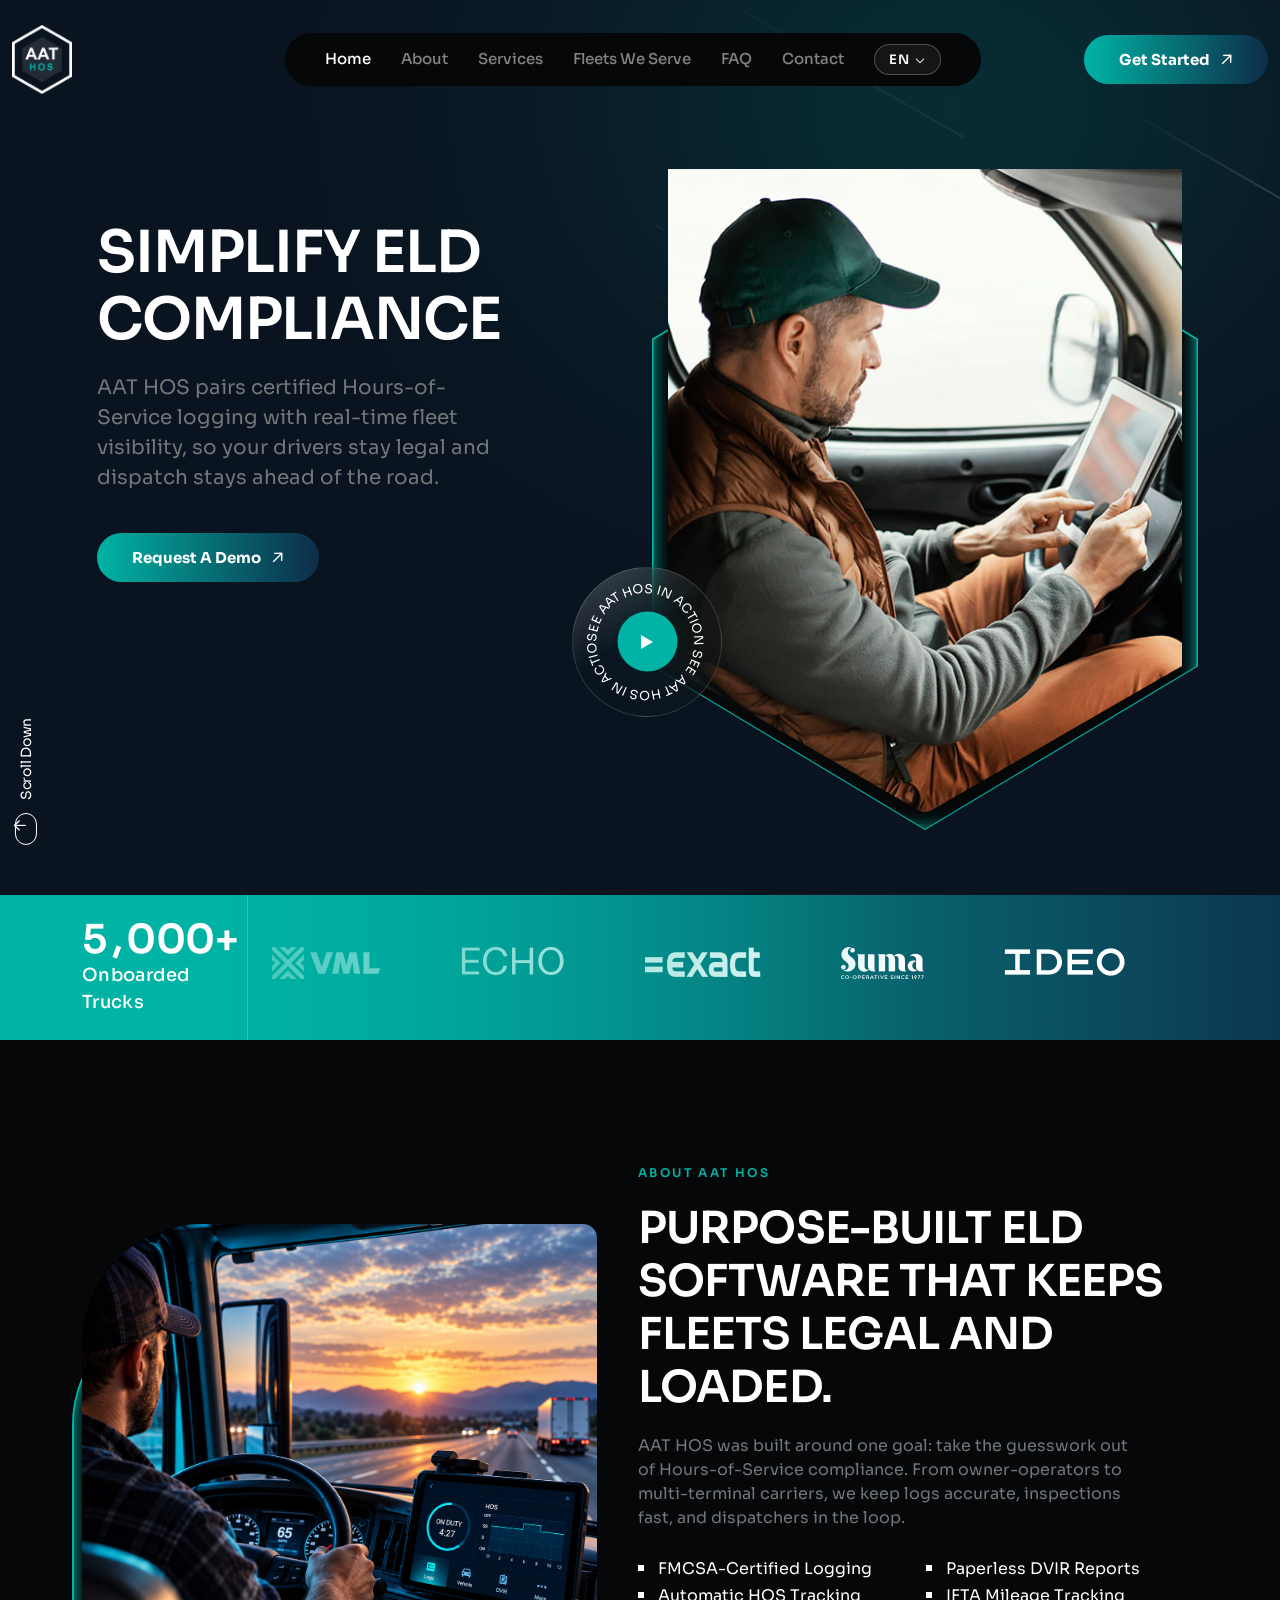
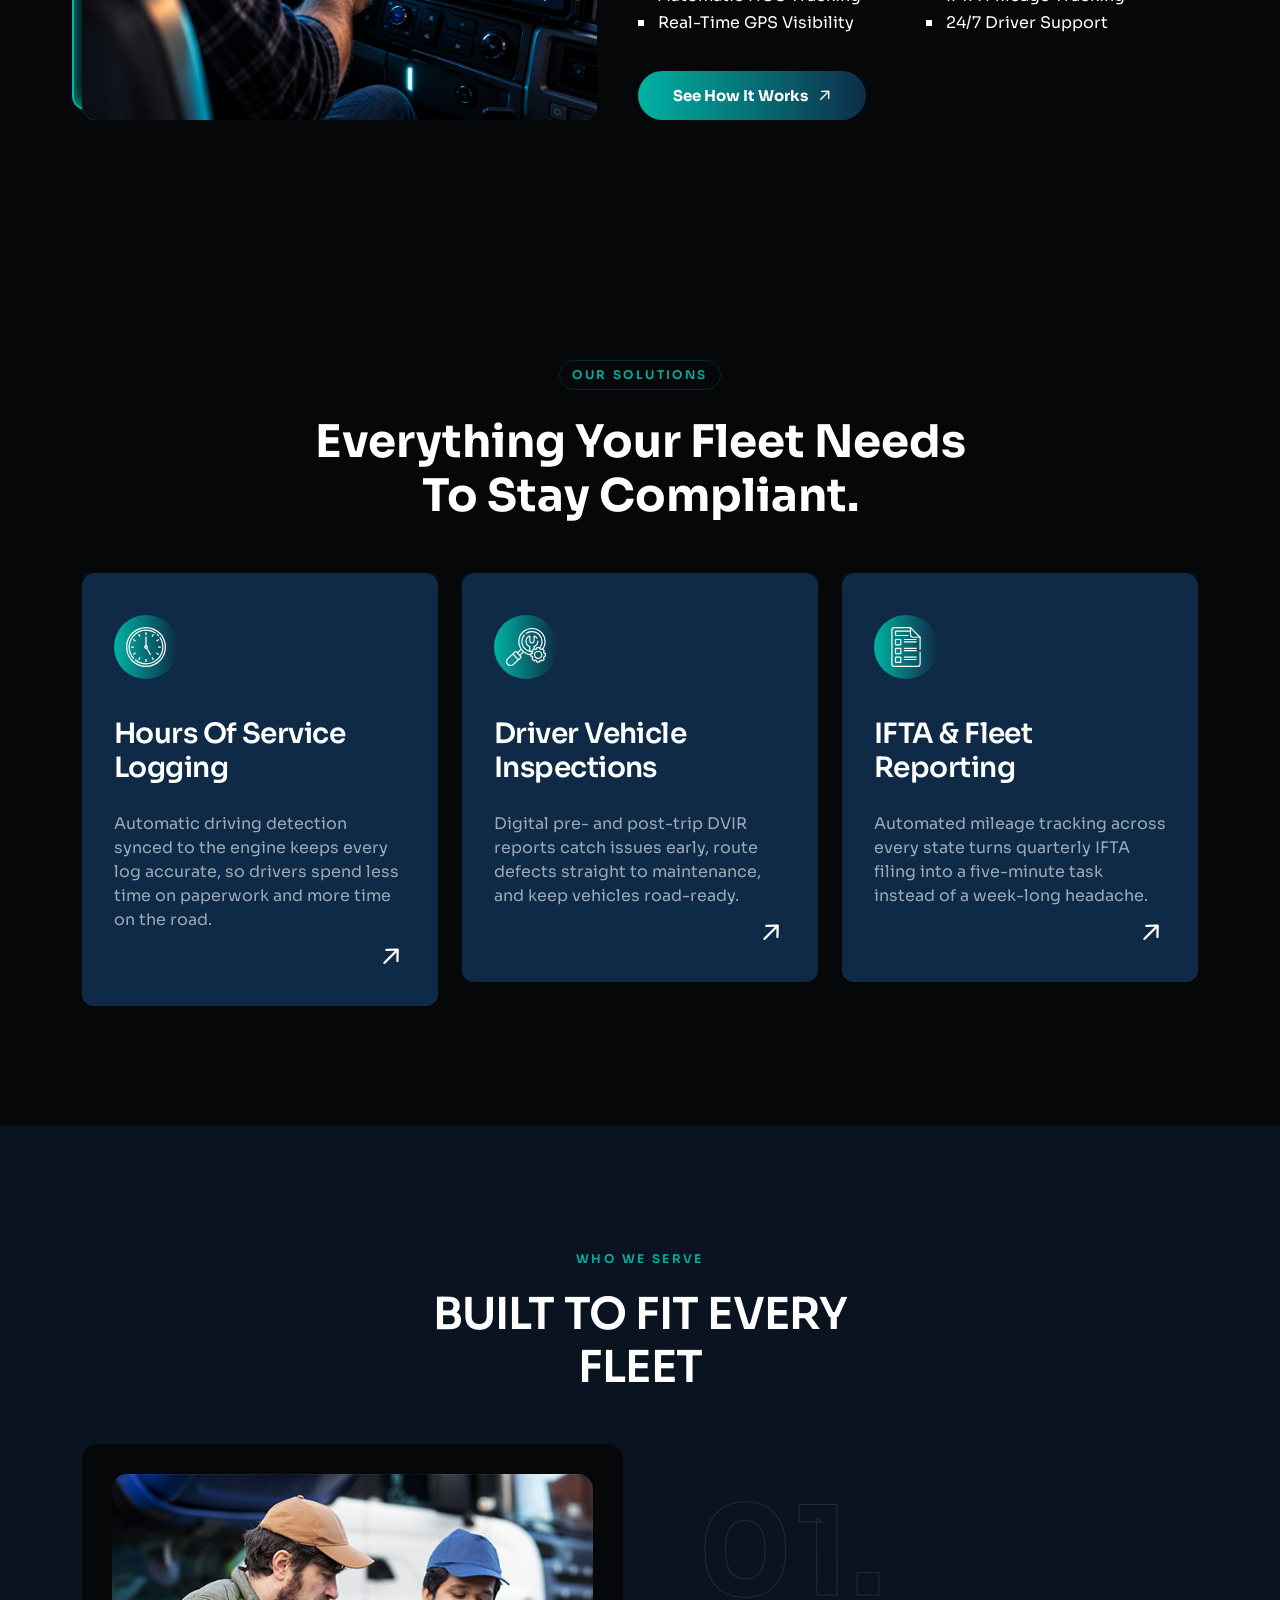
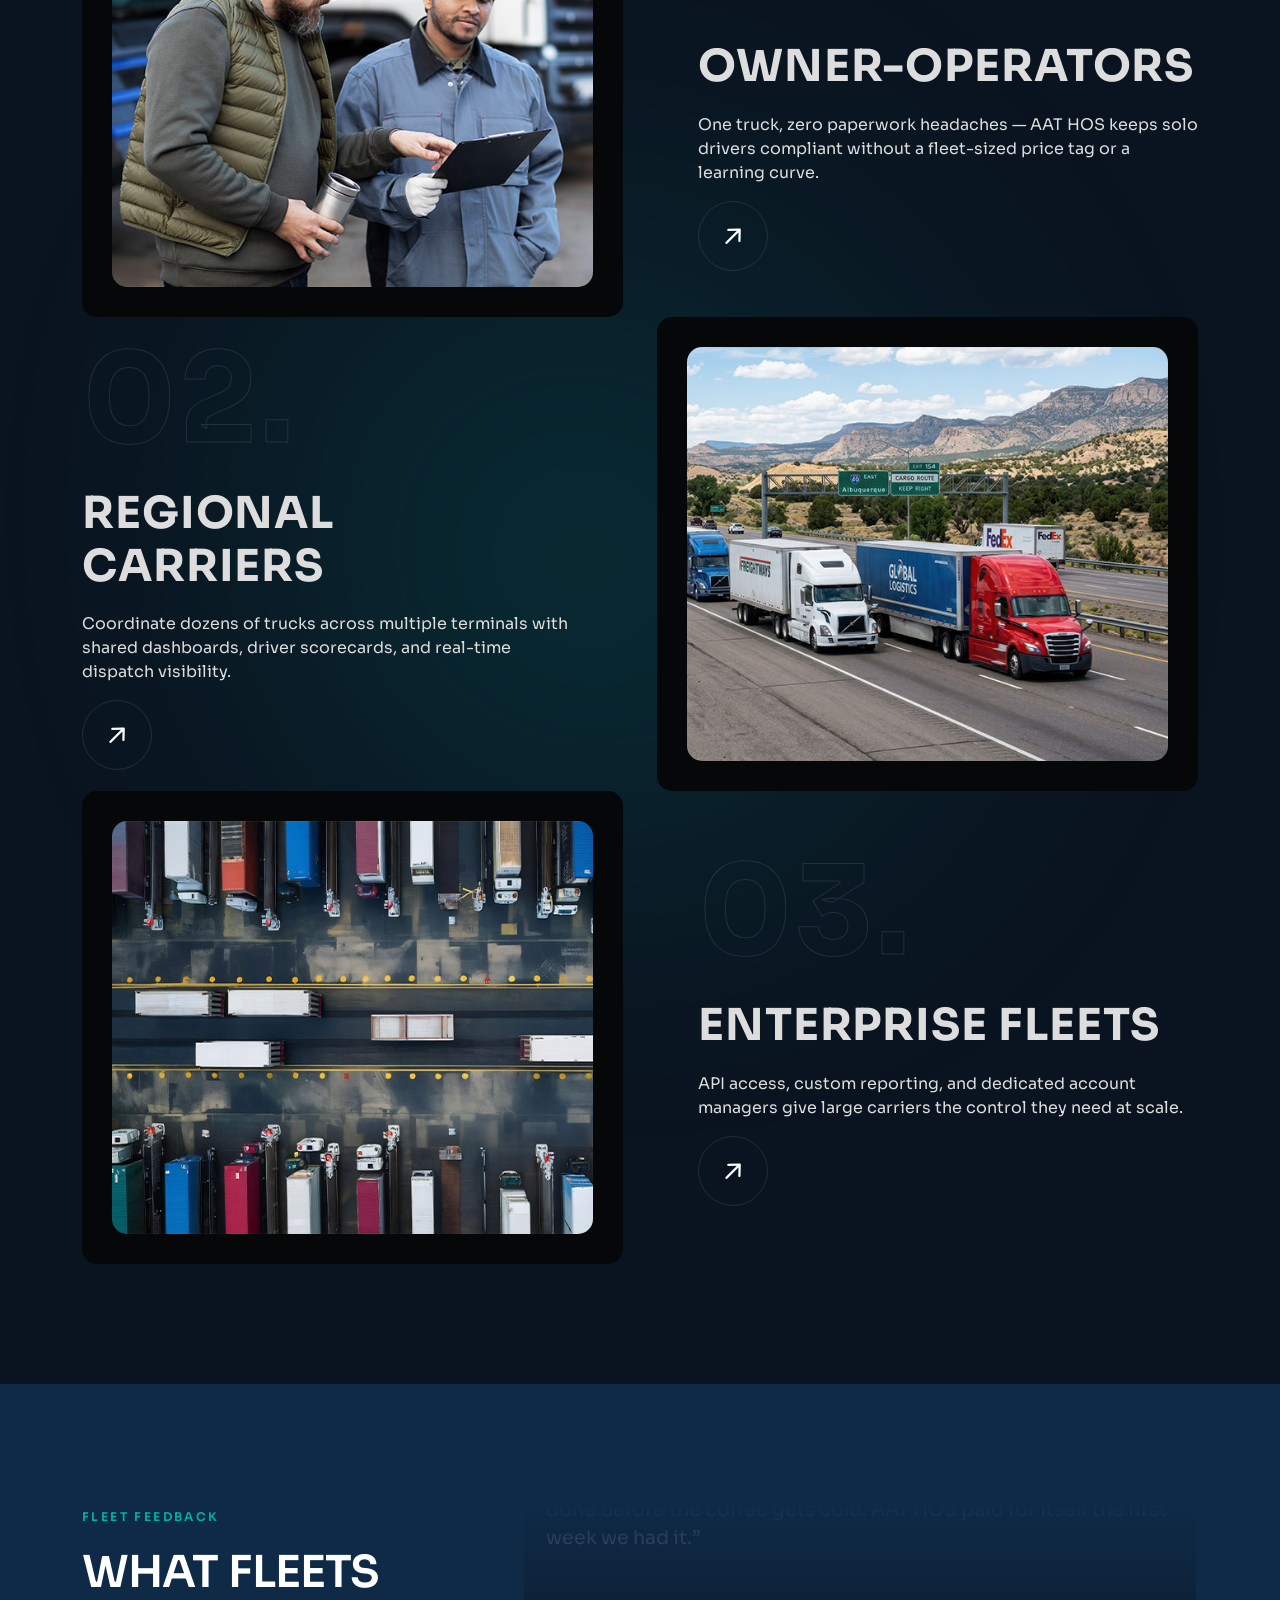
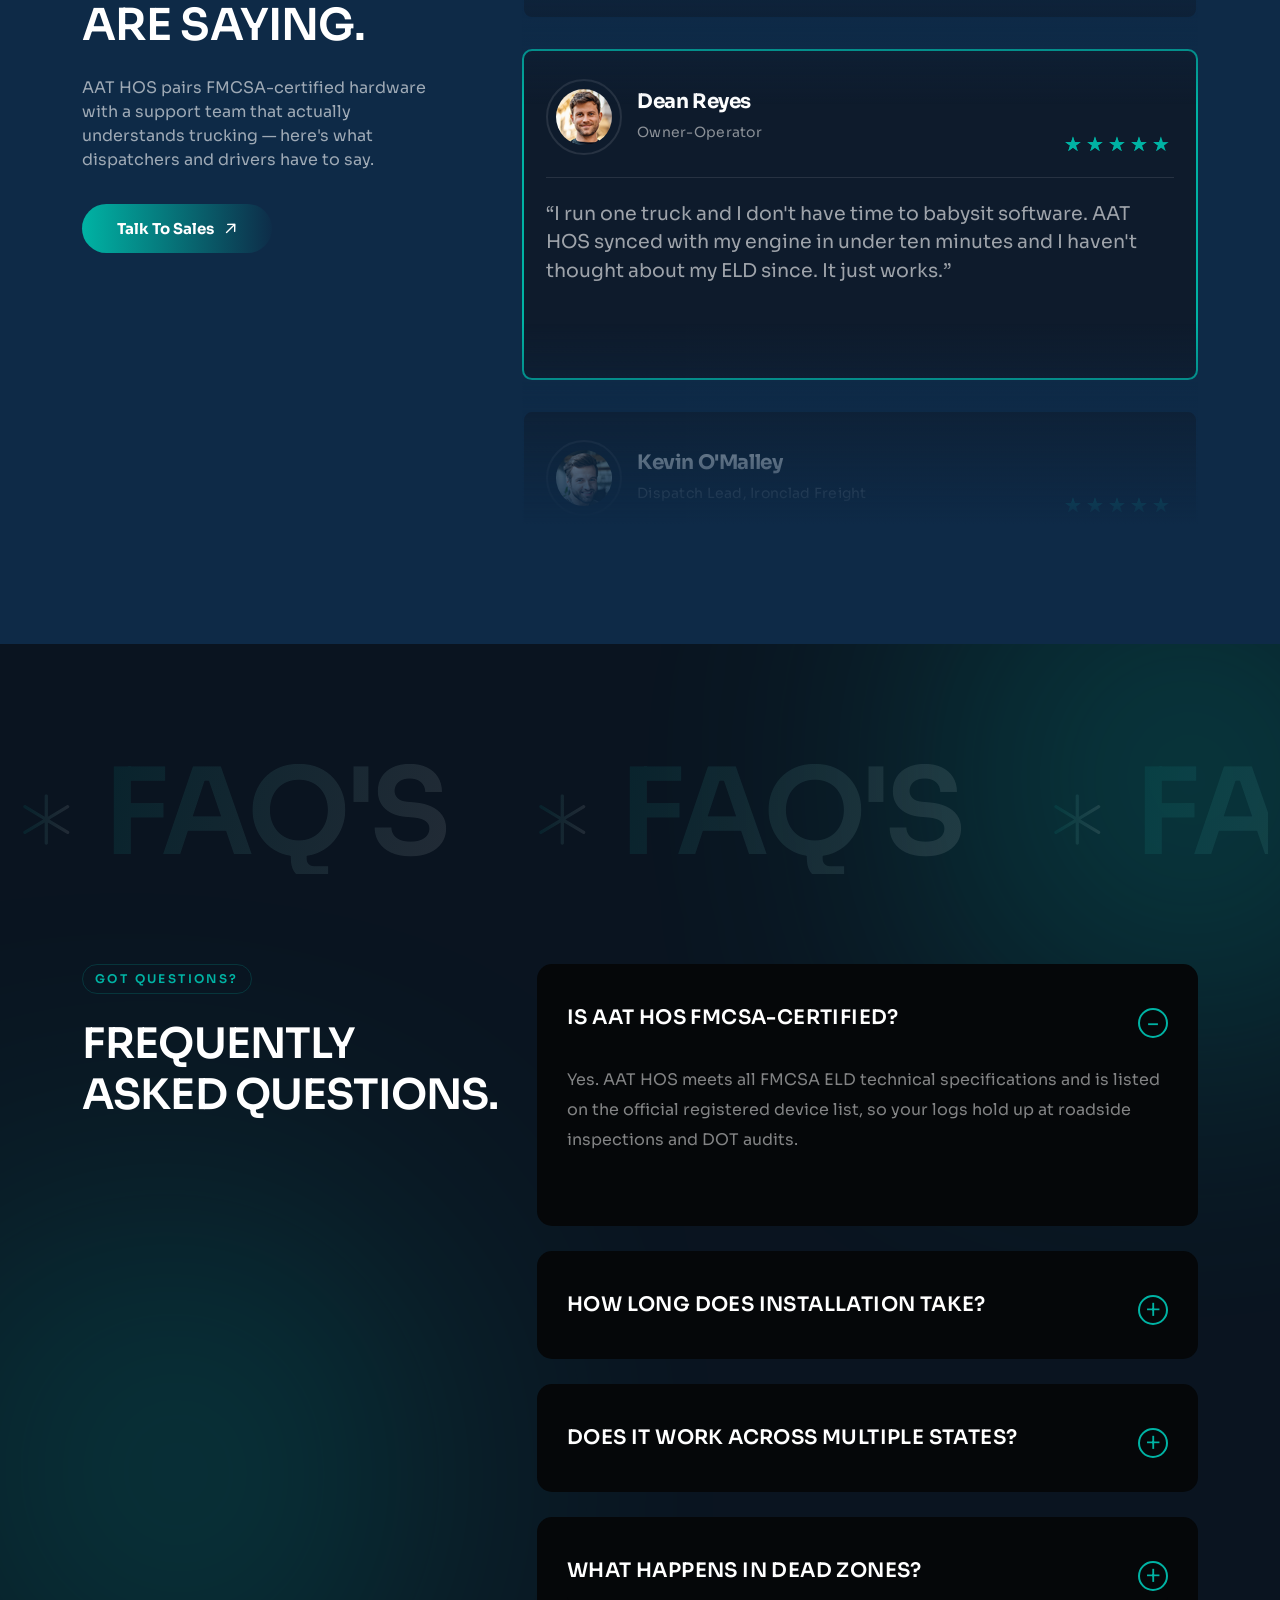
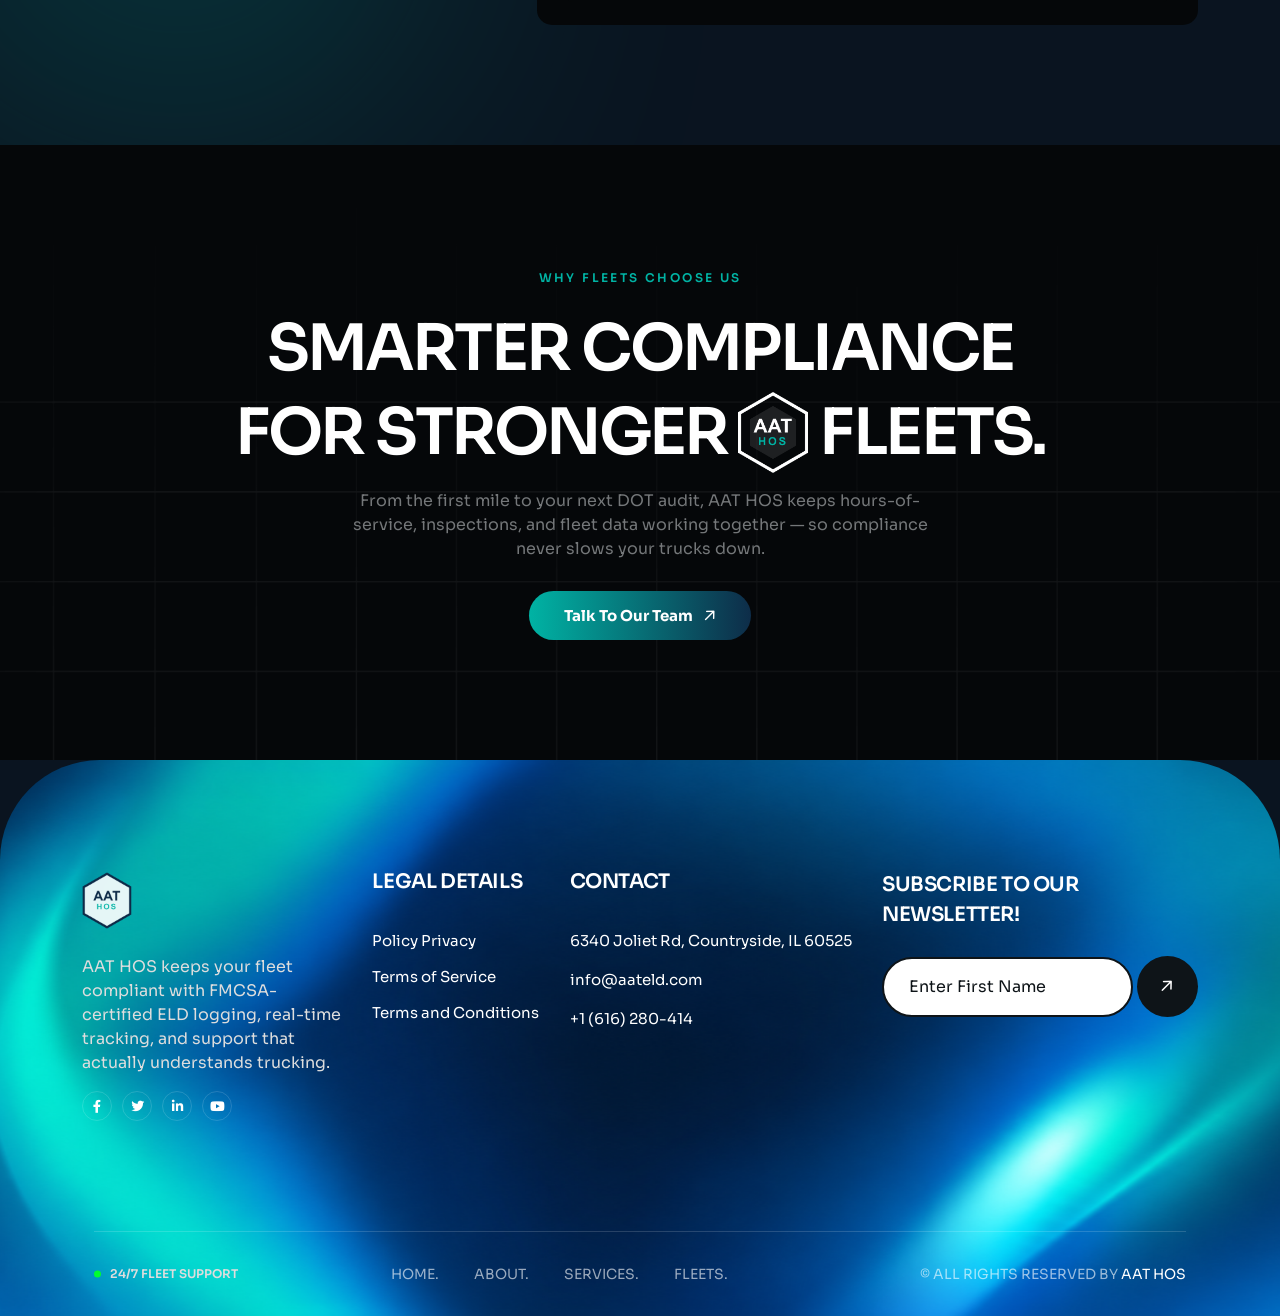
==== index.html @ c5a2912a "first commit" ====
<!DOCTYPE html>
<html class="no-js" lang="en">

<head>
    <meta charset="utf-8" />
    <meta http-equiv="x-ua-compatible" content="ie=edge" />
    <meta name="viewport" content="width=device-width, initial-scale=1" />
    <meta name="description" content="AAT HOS delivers FMCSA-certified ELD compliance, automatic Hours-of-Service logging, digital DVIR inspections, and real-time fleet tracking built for trucking companies of every size." data-i18n-content="meta.description" />

    <!-- Site Title -->
    <title data-i18n="meta.title">AAT HOS | FMCSA-Certified ELD & Fleet Compliance</title>

    <!-- Place favicon.ico in the root directory -->
    <link rel="apple-touch-icon" href="./assets/img/favicon.png" />
    <link rel="shortcut icon" type="image/png" href="./assets/img/favicon.png" />

    <!-- CSS here -->
    <link rel="stylesheet" href="assets/css/animate.min.css" />
    <link rel="stylesheet" href="assets/css/bootstrap.min.css" />
    <link rel="stylesheet" href="assets/css/font-awesome-pro.min.css" />
    <link rel="stylesheet" href="assets/css/flaticon_gerold.css" />
    <link rel="stylesheet" href="assets/css/nice-select.css" />
    <link rel="stylesheet" href="assets/css/backToTop.css" />
    <link rel="stylesheet" href="assets/css/owl.carousel.min.css" />
    <link rel="stylesheet" href="assets/css/swiper.min.css" />
    <link rel="stylesheet" href="assets/css/odometer-theme-default.css" />
    <link rel="stylesheet" href="assets/css/magnific-popup.css" />
    <link rel="stylesheet" href="assets/css/venobox.min.css" />
    <link rel="stylesheet" href="assets/css/main.css" />
    <link rel="stylesheet" href="assets/css/main-2.css" />
    <link rel="stylesheet" href="assets/css/main-3.css" />
    <link rel="stylesheet" href="assets/css/gerold-core.css" />
    <link rel="stylesheet" href="assets/css/light-mode.css" />
    <link rel="stylesheet" href="assets/css/meanmenu.css" />
    <link rel="stylesheet" href="assets/css/responsive.css" />
    <link rel="stylesheet" href="assets/css/responsive-2.css" />
    <link rel="stylesheet" href="assets/css/responsive-3.css" />
    <link rel="stylesheet" href="assets/css/lang-switcher.css" />

    <!-- Custom spacing fixes for this page's section combination -->
    <style>
        /* tj-testimonial-9-area normally sits right after a same-background
           section (Resume) in index-9.html so it ships with no top padding.
           Here it follows the Portfolio section, so it needs its own top
           breathing room to match the page's 120px/60px spacing rhythm. */
        .tj-testimonial-9-area {
            padding-top: 120px;
        }
        @media only screen and (min-width: 768px) and (max-width: 991px),
            only screen and (min-width: 576px) and (max-width: 767px),
            (max-width: 575px) {
            .tj-testimonial-9-area {
                padding-top: 60px;
            }
        }

        /* Make the "Expert Consulting" CTA card go full-width / edge-to-edge
           instead of the original rounded, inset card from index-10.html. */
        .aat-cta-full-bleed {
            padding-left: 0;
            padding-right: 0;
        }
        .aat-cta-full-bleed .container-fluid,
        .aat-cta-full-bleed .row,
        .aat-cta-full-bleed .col-12 {
            padding-left: 0;
            padding-right: 0;
            margin-left: 0;
            margin-right: 0;
            max-width: 100%;
        }
        .aat-cta-full-bleed .cta-10-wrapper {
            border-radius: 0;
        }

        /* The theme's ".hero_scroll .down span" rule is meant only for the
           small icon-circle span, but it also matches our translated text
           span and squeezes it into a 22x32px pill. Reset it back to plain
           rotated text. */
        .hero_scroll .down span.hero-scroll-text {
            width: auto;
            height: auto;
            border: none;
            border-radius: 0;
            transform: none;
        }

        /* Same collision on the FAQ accordion: ".tj-resume-6-accordion-button
           span" is meant for a small icon span, but it also caps our
           question-text span at max-width:60px. Give it real room instead,
           leaving space on the right for the +/- icon. */
        .tj-resume-6-accordion-button span.faq-question-text {
            display: inline-block;
            max-width: calc(100% - 50px);
            width: auto;
            margin-right: 0;
        }

        /* ".tj-resume-6-marquee-title" clips a gradient to its own text via
           -webkit-text-fill-color:transparent + background-clip:text. That
           transparency inherits into our translated text span, but the
           gradient background doesn't — so the span rendered invisible.
           Give it the same gradient/clip so it looks the same as before. */
        .tj-resume-6-marquee-title span.faq-marquee-text {
            background: linear-gradient(107deg, rgba(0, 179, 164, 0.1) 0%, rgba(255, 255, 255, 0.1) 100%);
            background-clip: text;
            -webkit-background-clip: text;
            -webkit-text-fill-color: transparent;
        }
    </style>
</head>

<body>

    <!-- Preloader Area Start -->
    <div class="preloader">
        <svg viewBox="0 0 1000 1000" preserveAspectRatio="none">
            <path id="preloaderSvg" d="M0,1005S175,995,500,995s500,5,500,5V0H0Z"></path>
        </svg>
        <div class="preloader-heading">
            <div class="load-text">
                <span>L</span>
                <span>o</span>
                <span>a</span>
                <span>d</span>
                <span>i</span>
                <span>n</span>
                <span>g</span>
            </div>
        </div>
    </div>
    <!-- Preloader Area End -->

    <!-- start: Back To Top -->
    <div class="progress-wrap" id="scrollUp">
        <svg class="progress-circle svg-content" width="100%" height="100%" viewBox="-1 -1 102 102">
            <path d="M50,1 a49,49 0 0,1 0,98 a49,49 0 0,1 0,-98" />
        </svg>
    </div>
    <!-- end: Back To Top -->

    <!-- start: Header Area -->
    <header class="tj-header-area header-6 header-absolute">
        <div class="container-fluid">
            <div class="row">
                <div class="col-12 d-flex flex-wrap justify-content-between align-items-center">
                    <div class="tj-header-4-logo">
                        <div class="logo-box">
                            <a href="index.html">
                                <img src="assets/img/images/logo/AAT-HOS-white.png" alt="Logo" />
                            </a>
                        </div>
                    </div>
                    <div class="header-menu" id="headerMenu">
                        <nav>
                            <ul>
                                <li class="lang-switcher-item">
                                    <div class="lang-switcher">
                                        <button type="button" class="lang-switcher-current" aria-haspopup="listbox" aria-expanded="false">
                                            <span class="lang-switcher-current-label">EN</span>
                                            <i class="fa-regular fa-chevron-down"></i>
                                        </button>
                                        <div class="lang-switcher-options" role="listbox">
                                            <button type="button" class="lang-option is-active" data-lang="en" role="option" aria-selected="true">EN</button>
                                            <button type="button" class="lang-option" data-lang="es" role="option" aria-selected="false">ESP</button>
                                        </div>
                                    </div>
                                </li>
                                <li><a class="current-menu-item" href="#home" data-i18n="nav.home">Home</a></li>
                                <li><a href="#about" data-i18n="nav.about">About</a></li>
                                <li><a href="#services" data-i18n="nav.services">Services</a></li>
                                <li><a href="#fleets" data-i18n="nav.fleets">Fleets We Serve</a></li>
                                <li><a href="#faq" data-i18n="nav.faq">FAQ</a></li>
                                <li><a href="#footer" data-i18n="nav.contact">Contact</a></li>
                            </ul>
                        </nav>
                    </div>
                    <div class="mobile-menu d-lg-none"></div>
                    <div class="header-button">
                        <a href="#" class="btn tj-btn-primary"><span data-i18n="nav.getStarted">Get Started</span> <i class="fa-regular fa-arrow-right"></i></a>
                    </div>
                    <div class="menu-bar d-lg-none">
                        <button>
                            <span></span>
                            <span></span>
                            <span></span>
                            <span></span>
                        </button>
                    </div>
                </div>
            </div>
        </div>
    </header>
    <header class="tj-header-area header-2 header-6-sticky header-sticky sticky-out">
        <div class="container-fluid">
            <div class="row">
                <div class="col-12 d-flex flex-wrap justify-content-between align-items-center">
                    <div class="tj-header-4-logo">
                        <div class="logo-box">
                            <a href="index.html">
                                <img src="assets/img/images/logo/AAT-HOS-white.png" alt="Logo" />
                            </a>
                        </div>
                    </div>
                    <div class="header-menu">
                        <nav>
                            <ul>
                                <li><a class="current-menu-item" href="#home" data-i18n="nav.home">Home</a></li>
                                <li><a href="#about" data-i18n="nav.about">About</a></li>
                                <li><a href="#services" data-i18n="nav.services">Services</a></li>
                                <li><a href="#fleets" data-i18n="nav.fleets">Fleets We Serve</a></li>
                                <li><a href="#faq" data-i18n="nav.faq">FAQ</a></li>
                                <li><a href="#footer" data-i18n="nav.contact">Contact</a></li>
                                <li class="lang-switcher-item">
                                    <div class="lang-switcher">
                                        <button type="button" class="lang-switcher-current" aria-haspopup="listbox" aria-expanded="false">
                                            <span class="lang-switcher-current-label">EN</span>
                                            <i class="fa-regular fa-chevron-down"></i>
                                        </button>
                                        <div class="lang-switcher-options" role="listbox">
                                            <button type="button" class="lang-option is-active" data-lang="en" role="option" aria-selected="true">EN</button>
                                            <button type="button" class="lang-option" data-lang="es" role="option" aria-selected="false">ESP</button>
                                        </div>
                                    </div>
                                </li>
                            </ul>
                        </nav>
                    </div>
                    <div class="mobile-menu d-lg-none"></div>
                    <div class="header-button">
                        <a href="#" class="btn tj-btn-primary"><span data-i18n="nav.getStarted">Get Started</span> <i class="fa-regular fa-arrow-right"></i></a>
                    </div>
                    <div class="menu-bar d-lg-none">
                        <button>
                            <span></span>
                            <span></span>
                            <span></span>
                            <span></span>
                        </button>
                    </div>
                </div>
            </div>
        </div>
    </header>
    <!-- end: Header Area -->

    <main class="site-content" id="content">

        <!-- start: Hero Area -->
        <section class="hero-section style-8" id="home" data-bg-image="assets/img/shapes/hero_8.svg">
            <div class="container">
                <div class="row">
                    <div class="col-lg-6">
                        <div class="hero-content-box style-8">
                            <!-- <div class="subtitle"><img class="wave" src="assets/img/icons/hero-h8-1.png" alt="Icons">
                                FMCSA-Certified ELD Provider</div> -->
                            <h1 class="hero-title"><span data-i18n="hero.title1">Simplify ELD</span><span data-i18n="hero.title2">Compliance</span></h1>
                            <div class="desc">
                                <p data-i18n="hero.desc">AAT HOS pairs certified Hours-of-Service logging with real-time fleet visibility, so your drivers stay legal and dispatch stays ahead of the road.</p>
                            </div>
                            <div class="hero-button">
                                <a href="#" class="btn tj-btn-primary"><span data-i18n="hero.cta">Request A Demo</span> <i
                                        class="fa-regular fa-arrow-right"></i></a>
                            </div>
                        </div>
                    </div>
                    <div class="col-lg-6">
                        <div class="hero-8-images">
                            <div class="hero-shapes"></div>
                            <div class="hero8-mask-images">
                                <img src="assets/img/images/hero-img-right.jpg" alt="Images">
                            </div>
                            <div class="hero-circle">
                                <div class="circle-wrap">
                                    <svg class="rotate-image" viewBox="0 0 140 100" width="125" height="125">
                                        <defs>
                                            <path id="circle3"
                                                d=" M 50, 50 m -37, 0 a 37,37 0 1,1 110,0 a 37,37 0 1,1 -110,0"></path>
                                        </defs>
                                        <text font-size="14">
                                            <textPath xlink:href="#circle3" class="shape-1" data-i18n="hero.circleText">SEE AAT HOS IN ACTION
                                                SEE AAT HOS IN ACTION</textPath>
                                        </text>
                                    </svg>
                                    <div class="circle-button">
                                        <!-- <a class="circle video-popup" data-autoplay="true" data-vbtype="video"
                                            data-maxwidth="1200px" href="#"><i
                                                class="fa-sharp fa-solid fa-play"></i>
                                        </a> -->
                                        <a class="circle" style="cursor: default;" href="#"><i
                                                class="fa-sharp fa-solid fa-play"></i>
                                        </a>
                                    </div>
                                </div>
                            </div>
                            <!-- <div class="images_shapes tj-counter-5-shape-1">
                                <img src="assets/img/icons/hero-h8-2.png" alt="Shapes">
                            </div> -->
                            <div class="images_shapes-2 tj-counter-5-shape-2">
                                <img src="assets/img/icons/hero-h8-3.png" alt="Shapes">
                            </div>
                        </div>
                    </div>
                </div>
            </div>
            <div class="hero_scroll">
                <a class="down" href="#about"><span><i class="fa-regular fa-arrow-right"></i></span><span class="hero-scroll-text" data-i18n="hero.scroll">Scroll Down</span>
                </a>
            </div>
            <!-- <div class="hero-8-socials">
                <ul class="ul-reset social-icons">
                    <li>
                        <a href="#"><i class="fa-brands fa-facebook-f"></i></a>
                    </li>
                    <li>
                        <a href="#"><i class="fa-brands fa-linkedin-in"></i></a>
                    </li>
                    <li>
                        <a href="#"><i class="fa-brands fa-youtube"></i></a>
                    </li>
                    <li>
                        <a href="#"><i class="fa-brands fa-twitter"></i></a>
                    </li>
                </ul>
            </div> -->
        </section>
        <!-- end: Hero Area -->

        <!-- start: Maquee Area -->
        <section class="tj-maquee-section maquee-style-8">
            <div class="container">
                <div class="row align-items-center">
                    <div class="col-lg-2">
                        <div class="funfact-item style-8">
                            <div class="number">
                                <span class="odometer" data-count="5000">0</span>+
                            </div>
                            <div class="text" data-i18n="marquee.onboarded">Onboarded Trucks</div>
                        </div>
                    </div>
                    <div class="col-lg-10">
                        <div class="swiper maquee-slider-one">
                            <div class="swiper-wrapper maquee-wrapper">
                                <div class="swiper-slide marquee-item">
                                    <div class="marquee-logo">
                                        <img src="assets/img/roll/roll-img1.png" alt="thumb" />
                                    </div>
                                </div>
                                <div class="swiper-slide marquee-item">
                                    <div class="marquee-logo">
                                        <img src="assets/img/roll/roll-img2.png" alt="thumb" />
                                    </div>
                                </div>
                                <div class="swiper-slide marquee-item">
                                    <div class="marquee-logo">
                                        <img src="assets/img/roll/roll-img3.png" alt="thumb" />
                                    </div>
                                </div>
                                <div class="swiper-slide marquee-item">
                                    <div class="marquee-logo">
                                        <img src="assets/img/roll/roll-img4.png" alt="thumb" />
                                    </div>
                                </div>
                                <div class="swiper-slide marquee-item">
                                    <div class="marquee-logo">
                                        <img src="assets/img/roll/roll-img5.png" alt="thumb" />
                                    </div>
                                </div>
                                <div class="swiper-slide marquee-item">
                                    <div class="marquee-logo">
                                        <img src="assets/img/roll/roll-img6.png" alt="thumb" />
                                    </div>
                                </div>
                                <div class="swiper-slide marquee-item">
                                    <div class="marquee-logo">
                                        <img src="assets/img/roll/roll-img7.png" alt="thumb" />
                                    </div>
                                </div>
                                <div class="swiper-slide marquee-item">
                                    <div class="marquee-logo">
                                        <img src="assets/img/roll/roll-img8.png" alt="thumb" />
                                    </div>
                                </div>
                                <div class="swiper-slide marquee-item">
                                    <div class="marquee-logo">
                                        <img src="assets/img/roll/roll-img1.png" alt="thumb" />
                                    </div>
                                </div>
                                <div class="swiper-slide marquee-item">
                                    <div class="marquee-logo">
                                        <img src="assets/img/roll/roll-img2.png" alt="thumb" />
                                    </div>
                                </div>
                                <div class="swiper-slide marquee-item">
                                    <div class="marquee-logo">
                                        <img src="assets/img/roll/roll-img3.png" alt="thumb" />
                                    </div>
                                </div>
                                <div class="swiper-slide marquee-item">
                                    <div class="marquee-logo">
                                        <img src="assets/img/roll/roll-img4.png" alt="thumb" />
                                    </div>
                                </div>
                                <div class="swiper-slide marquee-item">
                                    <div class="marquee-logo">
                                        <img src="assets/img/roll/roll-img5.png" alt="thumb" />
                                    </div>
                                </div>
                                <div class="swiper-slide marquee-item">
                                    <div class="marquee-logo">
                                        <img src="assets/img/roll/roll-img6.png" alt="thumb" />
                                    </div>
                                </div>
                                <div class="swiper-slide marquee-item">
                                    <div class="marquee-logo">
                                        <img src="assets/img/roll/roll-img7.png" alt="thumb" />
                                    </div>
                                </div>
                                <div class="swiper-slide marquee-item">
                                    <div class="marquee-logo">
                                        <img src="assets/img/roll/roll-img8.png" alt="thumb" />
                                    </div>
                                </div>
                            </div>
                        </div>
                    </div>
                </div>
            </div>

        </section>
        <!-- end: Maquee Area -->

        <!-- start: About Area -->
        <section class="tj-about-section style-8" id="about">
            <div class="container">
                <div class="row">
                    <div class="col-12">
                        <div class="about-wrapper-8">
                            <div class="about-8-images wow zoomIn">
                                <img src="assets/img/images/img-1.png" alt="Images">
                                <div class="about_shapes tj-counter-5-shape-1">
                                    <img src="assets/img/shapes/ab-8-shapes.png" alt="Shapes">
                                </div>
                            </div>
                            <div class="about-8-content">
                                <div class="section-header style-5">
                                    <span class="subtitle wow fadeInUp" data-wow-delay=".3s" data-i18n="about.subtitle">About AAT HOS</span>
                                    <h2 class="title tj-text-invert" data-i18n="about.title">Purpose-Built ELD Software That Keeps Fleets Legal
                                        And Loaded.</h2>
                                </div>
                                <div class="desc wow fadeInUp" data-wow-delay=".3s">
                                    <p data-i18n="about.desc">AAT HOS was built around one goal: take the guesswork out of Hours-of-Service compliance. From owner-operators to multi-terminal carriers, we keep logs accurate, inspections fast, and dispatchers in the loop.</p>
                                </div>
                                <div class="list-style-two wow fadeInUp" style="max-width: 100%;" data-wow-delay=".4s">
                                    <ul>
                                        <li data-i18n="about.list1">FMCSA-Certified Logging</li>
                                        <li data-i18n="about.list2">Automatic HOS Tracking</li>
                                        <li data-i18n="about.list3">Real-Time GPS Visibility</li>
                                        <li data-i18n="about.list4">Paperless DVIR Reports</li>
                                        <li data-i18n="about.list5">IFTA Mileage Tracking</li>
                                        <li data-i18n="about.list6">24/7 Driver Support</li>
                                    </ul>
                                </div>
                                <div class="about-button wow fadeInUp" data-wow-delay=".5s">
                                    <a href="#" class="btn tj-btn-primary"><span data-i18n="about.cta">See How It Works</span> <i
                                            class="fa-regular fa-arrow-right"></i></a>
                                </div>
                            </div>
                        </div>
                    </div>
                </div>
            </div>
        </section>
        <!-- end: About Area -->

        <!-- start: Service Area -->
        <section class="tj-service-7-area" id="services">
            <div class="container">
                <div class="row">
                    <div class="tj-testimonial-7-section-wrapper">
                        <div class="section-header style-7 text-center">
                            <div class="subtitle tj_title_anim" data-delay="0.3">
                                <span data-i18n="services.subtitle">our solutions</span>
                            </div>
                            <h2 class="title tj_title_anim" data-i18n="services.title">Everything Your Fleet Needs To Stay Compliant.</h2>
                        </div>
                    </div>
                </div>
                <div class="row">
                    <div class="col-xl-4 col-lg-6 col-md-6">
                        <div class="tj-service-7-wrapper wow fadeInUp" data-wow-delay=".3s">
                            <div class="tj-service-7-icon">
                                <span><img src="assets/img/icons/clock.svg" alt="" /></span>
                            </div>
                            <h4 class="tj-service-7-title">
                                <a class="modal-popup" href="#" data-i18n="services.item1.title">Hours Of Service Logging</a>
                            </h4>
                            <div class="tj-service-7-paragraph">
                                <p data-i18n="services.item1.desc">
                                    Automatic driving detection synced to the engine keeps every log accurate, so drivers spend less time on paperwork and more time on the road.
                                </p>
                            </div>
                            <div class="tj-service-7-button">
                                <a class="modal-popup" href="#">
                                    <span class="icon_box">
                                        <i class="icon_first fa-regular fa-arrow-right"></i>
                                        <i class="icon_second fa-regular fa-arrow-right"></i>
                                    </span>
                                </a>
                            </div>
                        </div>
                    </div>
                    <div class="col-xl-4 col-lg-6 col-md-6">
                        <div class="tj-service-7-wrapper wow fadeInUp" data-wow-delay=".5s">
                            <div class="tj-service-7-icon">
                                <span><img src="assets/img/icons/searching.svg" alt="" /></span>
                            </div>
                            <h4 class="tj-service-7-title">
                                <a class="modal-popup" href="#" data-i18n="services.item2.title">Driver Vehicle Inspections</a>
                            </h4>
                            <div class="tj-service-7-paragraph">
                                <p data-i18n="services.item2.desc">
                                    Digital pre- and post-trip DVIR reports catch issues early, route defects straight to maintenance, and keep vehicles road-ready.
                                </p>
                            </div>
                            <div class="tj-service-7-button">
                                <a class="modal-popup" href="#">
                                    <span class="icon_box">
                                        <i class="icon_first fa-regular fa-arrow-right"></i>
                                        <i class="icon_second fa-regular fa-arrow-right"></i>
                                    </span>
                                </a>
                            </div>
                        </div>
                    </div>
                    <div class="col-xl-4 col-lg-6 col-md-6">
                        <div class="tj-service-7-wrapper wow fadeInUp" data-wow-delay=".7s">
                            <div class="tj-service-7-icon">
                                <span><img src="assets/img/icons/report.svg" alt="" /></span>
                            </div>
                            <h4 class="tj-service-7-title">
                                <a class="modal-popup" href="#" data-i18n="services.item3.title">IFTA & Fleet Reporting</a>
                            </h4>
                            <div class="tj-service-7-paragraph">
                                <p data-i18n="services.item3.desc">
                                    Automated mileage tracking across every state turns quarterly IFTA filing into a five-minute task instead of a week-long headache.
                                </p>
                            </div>
                            <div class="tj-service-7-button">
                                <a class="modal-popup" href="#">
                                    <span class="icon_box">
                                        <i class="icon_first fa-regular fa-arrow-right"></i>
                                        <i class="icon_second fa-regular fa-arrow-right"></i>
                                    </span>
                                </a>
                            </div>
                        </div>
                    </div>
                </div>
            </div>
        </section>
        <!-- end: Service Area -->

        <!-- start: Service Popup -->
        <div id="service-wrapper" class="popup_content_area zoom-anim-dialog mfp-hide" data-lenis-prevent>
            <div class="popup_modal_img">
                <img src="./assets/img/services/modal-img.jpg" alt="" />
            </div>
            <div class="popup_modal_content">
                <div class="service_details">
                    <div class="row">
                        <div class="col-lg-7 col-xl-8">
                            <div class="service_details_content">
                                <div class="service_info">
                                    <h6 class="subtitle" data-i18n="servicePopup.subtitle">SERVICES</h6>
                                    <h2 class="title" data-i18n="servicePopup.title">Our ELD Platform</h2>
                                    <div class="desc">
                                        <p data-i18n="servicePopup.desc1">
                                            AAT HOS combines automatic Hours-of-Service logging, digital DVIR
                                            inspections, and live GPS tracking into a single dashboard built for
                                            dispatchers, safety managers, and drivers alike.
                                        </p>

                                        <p data-i18n="servicePopup.desc2">
                                            Every device is FMCSA-certified and pairs with your truck's engine in
                                            minutes, so there's no rewiring, no guesswork, and no downtime getting
                                            your fleet compliant.
                                        </p>

                                        <p data-i18n="servicePopup.desc3">
                                            Whether you run one truck or three hundred, the same platform scales with
                                            you — with U.S.-based support answering calls day and night.
                                        </p>
                                    </div>

                                    <h3 class="title" data-i18n="servicePopup.howTitle">How Onboarding Works</h3>
                                    <div class="desc">
                                        <p data-i18n="servicePopup.howDesc">
                                            Getting compliant with AAT HOS takes less time than your next pre-trip
                                            inspection.
                                        </p>
                                    </div>
                                    <ul>
                                        <li data-i18n="servicePopup.step1">Order Your ELD Kit</li>
                                        <li data-i18n="servicePopup.step2">Plug Into the Engine Port</li>
                                        <li data-i18n="servicePopup.step3">Activate the Driver App</li>
                                        <li data-i18n="servicePopup.step4">Import Your Fleet Roster</li>
                                        <li data-i18n="servicePopup.step5">Run Your First Inspection</li>
                                        <li data-i18n="servicePopup.step6">Go Live in Under 10 Minutes</li>
                                    </ul>
                                </div>
                            </div>
                        </div>
                        <div class="col-lg-5 col-xl-4">
                            <div class="tj_main_sidebar">
                                <div class="sidebar_widget services_list">
                                    <div class="widget_title">
                                        <h3 class="title" data-i18n="servicePopup.allServices">All Services</h3>
                                    </div>
                                    <ul>
                                        <li class="active">
                                            <button>
                                                <i class="flaticon-design"></i>
                                                <span data-i18n="servicePopup.list1">Hours of Service Logging</span>
                                            </button>
                                        </li>
                                        <li>
                                            <button>
                                                <i class="flaticon-3d-movie"></i>
                                                <span data-i18n="servicePopup.list2">DVIR & Inspections</span>
                                            </button>
                                        </li>
                                        <li>
                                            <button>
                                                <i class="flaticon-ux-design"></i>
                                                <span data-i18n="servicePopup.list3">IFTA Reporting</span>
                                            </button>
                                        </li>
                                        <li>
                                            <button>
                                                <i class="flaticon-web-design"></i>
                                                <span data-i18n="servicePopup.list4">Fleet GPS Tracking</span>
                                            </button>
                                        </li>
                                        <li>
                                            <button>
                                                <i class="flaticon-ui-design"></i>
                                                <span data-i18n="servicePopup.list5">Driver Compliance Tools</span>
                                            </button>
                                        </li>
                                    </ul>
                                </div>
                                <div class="sidebar_widget contact_form">
                                    <div class="widget_title">
                                        <h3 class="title" data-i18n="servicePopup.getInTouch">Get in Touch</h3>
                                    </div>
                                    <form action="index.html">
                                        <div class="form_group">
                                            <input type="text" name="name" id="name" placeholder="Name"
                                                autocomplete="off" data-i18n-placeholder="form.name" />
                                        </div>
                                        <div class="form_group">
                                            <input type="email" name="semail" id="semail" placeholder="Email"
                                                autocomplete="off" data-i18n-placeholder="form.email" />
                                        </div>
                                        <div class="form_group">
                                            <textarea name="smessage" id="smessage" placeholder="Your message"
                                                autocomplete="off" data-i18n-placeholder="form.message"></textarea>
                                        </div>
                                        <div class="form_btn">
                                            <button class="btn tj-btn-primary" type="submit" data-i18n="form.send">
                                                Send Message
                                            </button>
                                        </div>
                                    </form>
                                </div>
                            </div>
                        </div>
                    </div>
                </div>
            </div>
        </div>
        <!-- end: Service Popup -->

        <!-- start: Portfolio Area -->
        <section class="tj-portfolio-section style-8" id="fleets">
            <div class="container">
                <div class="row">
                    <div class="section-header style-5 text-center">
                        <span class="subtitle wow fadeInUp" data-wow-delay=".3s" data-i18n="fleets.subtitle">Who We Serve</span>
                        <h2 class="title tj-text-invert" data-i18n="fleets.title">Built To Fit Every Fleet</h2>
                    </div>
                </div>
                <div class="row">
                    <div class="col-12">
                        <div class="portfolio-wrapper-8">
                            <div class="portfolio-tem style-8">
                                <div class="portfolio-8-images wow zoomIn" data-tilt>
                                    <a class="modal-popup" href="#"><img
                                    src="assets/img/images/serve-01.jpg" alt="Images"></a>
                                </div>
                                <div class="portfolio-content wow fadeInUp" data-wow-delay=".3s">
                                    <span class="number">01.</span>
                                    <h2 class="title"><a class="modal-popup" href="#" data-i18n="fleets.item1.title">Owner-Operators</a></h2>
                                    <div class="desc">
                                        <p data-i18n="fleets.item1.desc">One truck, zero paperwork headaches — AAT HOS keeps solo drivers compliant
                                            without a fleet-sized price tag or a learning curve.</p>
                                    </div>
                                    <a class="arrow_link modal-popup" href="#">
                                        <span class="icon_box">
                                            <i class="icon_first fa-regular fa-arrow-right"></i>
                                            <i class="icon_second fa-regular fa-arrow-right"></i>
                                        </span>
                                    </a>
                                </div>
                            </div>
                            <div class="portfolio-tem style-8">
                                <div class="portfolio-8-images wow zoomIn" data-tilt>
                                    <a class="modal-popup" href="#"><img
                                    src="assets/img/images/serve-02.jpg" alt="Images"></a>
                                </div>
                                <div class="portfolio-content wow fadeInUp" data-wow-delay=".4s">
                                    <span class="number">02.</span>
                                    <h2 class="title"><a class="modal-popup" href="#" data-i18n="fleets.item2.title">Regional Carriers</a></h2>
                                    <div class="desc">
                                        <p data-i18n="fleets.item2.desc">Coordinate dozens of trucks across multiple terminals with shared
                                            dashboards, driver scorecards, and real-time dispatch visibility.</p>
                                    </div>
                                    <a class="arrow_link modal-popup" href="#">
                                        <span class="icon_box">
                                            <i class="icon_first fa-regular fa-arrow-right"></i>
                                            <i class="icon_second fa-regular fa-arrow-right"></i>
                                        </span>
                                    </a>
                                </div>
                            </div>
                            <div class="portfolio-tem style-8">
                                <div class="portfolio-8-images wow zoomIn" data-tilt>
                                    <a class="modal-popup" href="#"><img
                                    src="assets/img/images/serve-03.jpg" alt="Images"></a>
                                </div>
                                <div class="portfolio-content wow fadeInUp" data-wow-delay=".5s">
                                    <span class="number">03.</span>
                                    <h2 class="title"><a class="modal-popup" href="#" data-i18n="fleets.item3.title">Enterprise Fleets</a></h2>
                                    <div class="desc">
                                        <p data-i18n="fleets.item3.desc">API access, custom reporting, and dedicated account managers give large
                                            carriers the control they need at scale.</p>
                                    </div>
                                    <a class="arrow_link modal-popup" href="#">
                                        <span class="icon_box">
                                            <i class="icon_first fa-regular fa-arrow-right"></i>
                                            <i class="icon_second fa-regular fa-arrow-right"></i>
                                        </span>
                                    </a>
                                </div>
                            </div>
                        </div>
                    </div>
                </div>
            </div>
        </section>
        <!-- end: Portfolio Area -->

        <!-- start: Portfolio Popup -->
        <div id="portfolio-wrapper" class="popup_content_area zoom-anim-dialog mfp-hide" data-lenis-prevent>
            <div class="popup_modal_img">
                <img src="./assets/img/portfolio/modal-img.jpg" alt="" />
            </div>
            <div class="popup_modal_content">
                <div class="portfolio_info">
                    <div class="portfolio_info_text">
                        <h2 class="title" data-i18n="portfolioPopup.title">Enterprise Fleet Rollout</h2>
                        <div class="desc">
                            <p data-i18n="portfolioPopup.intro">
                                A 220-truck regional carrier needed to replace paper logs before a DOT audit
                                deadline. Here's how the rollout went.
                            </p>
                        </div>
                        <a href="#" class="btn tj-btn-primary"><span data-i18n="portfolioPopup.readCaseStudy">read case study</span> <i class="fal fa-arrow-right"></i></a>
                    </div>
                    <div class="portfolio_info_items">
                        <div class="info_item">
                            <div class="key" data-i18n="portfolioPopup.fleetSizeLabel">Fleet Size</div>
                            <div class="value" data-i18n="portfolioPopup.fleetSizeValue">220 Trucks</div>
                        </div>
                        <div class="info_item">
                            <div class="key" data-i18n="portfolioPopup.industryLabel">Industry</div>
                            <div class="value" data-i18n="portfolioPopup.industryValue">Regional Freight</div>
                        </div>
                        <div class="info_item">
                            <div class="key" data-i18n="portfolioPopup.rolloutLabel">Rollout Time</div>
                            <div class="value" data-i18n="portfolioPopup.rolloutValue">3 Weeks</div>
                        </div>
                        <div class="info_item">
                            <div class="key" data-i18n="portfolioPopup.managerLabel">Account Manager</div>
                            <div class="value"><a href="#" data-i18n="portfolioPopup.managerValue">AAT HOS Onboarding Team</a></div>
                        </div>
                    </div>
                </div>
                <div class="portfolio_gallery owl-carousel">
                    <div class="gallery_item">
                        <img src="./assets/img/portfolio-gallery/p-gallery-1.jpg" alt="" />
                    </div>
                    <div class="gallery_item">
                        <img src="./assets/img/portfolio-gallery/p-gallery-2.jpg" alt="" />
                    </div>
                    <div class="gallery_item">
                        <img src="./assets/img/portfolio-gallery/p-gallery-3.jpg" alt="" />
                    </div>
                    <div class="gallery_item">
                        <img src="./assets/img/portfolio-gallery/p-gallery-4.jpg" alt="" />
                    </div>
                </div>
                <div class="portfolio_description">
                    <h2 class="title" data-i18n="portfolioPopup.descTitle">Project Description</h2>
                    <div class="desc">
                        <p data-i18n="portfolioPopup.desc1">
                            The carrier's dispatch team was tracking Hours of Service by hand across four terminals,
                            and drivers were losing time re-entering logs at every stop. AAT HOS's automatic engine
                            sync and shared dashboard eliminated duplicate entry entirely.
                        </p>

                        <p data-i18n="portfolioPopup.desc2">
                            Within the first month, HOS violations dropped and roadside inspections went from a
                            stressful scramble to a two-minute log transfer, giving both drivers and safety managers
                            room to breathe.
                        </p>
                    </div>
                </div>
                <div class="portfolio_story_approach">
                    <div class="portfolio_story">
                        <div class="story_title">
                            <h4 class="title" data-i18n="portfolioPopup.storyTitle">The story</h4>
                        </div>
                        <div class="story_content">
                            <p data-i18n="portfolioPopup.storyContent">
                                Before AAT HOS, the fleet's safety manager spent two full days each week reconciling
                                paper logs against dispatch records. Missed entries and illegible handwriting made
                                audits painful, and the carrier had already received two compliance warnings that
                                year.
                            </p>
                        </div>
                    </div>
                    <div class="portfolio_approach">
                        <div class="approach_title">
                            <h4 class="title" data-i18n="portfolioPopup.approachTitle">OUR APPROACH</h4>
                        </div>
                        <div class="approach_content">
                            <p data-i18n="portfolioPopup.approachContent">
                                We started with a phased rollout — ten trucks in week one to validate the engine
                                integration, then the remaining fleet over the following two weeks. Drivers were
                                trained through the in-app tutorial, and dispatch got a live map view from day one.
                            </p>
                        </div>
                    </div>
                </div>
                <div class="portfolio_navigation">
                    <div class="navigation_item prev-project">
                        <a href="#" class="project">
                            <i class="fal fa-arrow-left"></i>
                            <div class="nav_project">
                                <div class="label" data-i18n="portfolioPopup.prevLabel">Previous Project</div>
                                <h3 class="title" data-i18n="portfolioPopup.prevTitle">Cold Chain Logistics</h3>
                            </div>
                        </a>
                    </div>
                    <div class="navigation_item next-project">
                        <a href="#" class="project">
                            <div class="nav_project">
                                <div class="label" data-i18n="portfolioPopup.nextLabel">Next Project</div>
                                <h3 class="title" data-i18n="portfolioPopup.nextTitle">Owner-Operator Rollout</h3>
                            </div>
                            <i class="fal fa-arrow-right"></i>
                        </a>
                    </div>
                </div>
            </div>
        </div>
        <!-- end: Portfolio Popup -->

        <!-- start: Testimonial Area -->
        <section class="tj-testimonial-9-area">
            <div class="container">
                <div class="row">
                    <div class="col-xl-4 col-lg-5 col-md-8">
                        <div class="tj-testimonial-9-section">
                            <div class="section-header style-5">
                                <div class="sec-text">
                                    <span class="subtitle" data-wow-delay=".3s" data-i18n="testimonials.subtitle">Fleet Feedback</span>
                                    <h2 class="title tj-text-invert" data-i18n="testimonials.title">What Fleets Are Saying.</h2>
                                    <p data-i18n="testimonials.desc">AAT HOS pairs FMCSA-certified hardware with a support team that actually understands trucking — here's what dispatchers and drivers have to say.</p>
                                    <div class="tj-about-9-button">
                                        <a href="#" class="btn tj-btn-primary"><span data-i18n="testimonials.cta">Talk To Sales</span> <i class="fa-regular fa-arrow-right"></i></a>
                                    </div>
                                </div>
                            </div>
                        </div>
                    </div>
                    <div class="col-xl-8 col-lg-7">
                        <div class="tj-testimonial-9-slider wow fadeInUp">
                            <div class="tj-testimonial-9-active swiper swiper-container">
                                <div class="swiper-wrapper">
                                    <!-- slide 1 -->
                                    <div class="tj-testimonial-9-wrapper swiper-slide">
                                        <div class="tj-testimonial-9-top">
                                            <div class="tj-testimonial-9-author">
                                                <div class="tj-testimonial-9-author-img">
                                                    <img src="assets/img/images/testimonials/man-3.png" alt="">
                                                </div>
                                                <div class="tj-testimonial-9-author-name">
                                                    <h4 class="title">Marcus Whitfield</h4>
                                                    <div class="desc" data-i18n="testimonials.t1.role">Safety Manager, Whitfield Logistics</div>
                                                </div>
                                            </div>
                                            <div class="tj-testimonial-9-review">
                                                <div class="testimonial-rating">
                                                    <div class="star-ratings">
                                                        <div class="fill-ratings" style="width: 88%">
                                                            <span>★★★★★</span>
                                                        </div>
                                                        <div class="empty-ratings">
                                                            <span>★★★★★</span>
                                                        </div>
                                                    </div>
                                                </div>
                                            </div>
                                        </div>
                                        <div class="tj-testimonial-9-paragraph">
                                            <p class="desc" data-i18n="testimonials.t1.quote">“Roadside inspections used to take fifteen minutes of
                                                fumbling with paper logs. Now our drivers hand the officer a tablet
                                                and it's done before the coffee gets cold. AAT HOS paid for itself the
                                                first week we had it.”</p>
                                        </div>
                                    </div>

                                    <!-- slide 2 -->
                                    <div class="tj-testimonial-9-wrapper swiper-slide">
                                        <div class="tj-testimonial-9-top">
                                            <div class="tj-testimonial-9-author">
                                                <div class="tj-testimonial-9-author-img">
                                                    <img src="assets/img/images/testimonials/man-1.png" alt="">
                                                </div>
                                                <div class="tj-testimonial-9-author-name">
                                                    <h4 class="title">Dean Reyes</h4>
                                                    <div class="desc" data-i18n="testimonials.t2.role">Owner-Operator</div>
                                                </div>
                                            </div>
                                            <div class="tj-testimonial-9-review">
                                                <div class="testimonial-rating">
                                                    <div class="star-ratings">
                                                        <div class="fill-ratings" style="width: 88%">
                                                            <span>★★★★★</span>
                                                        </div>
                                                        <div class="empty-ratings">
                                                            <span>★★★★★</span>
                                                        </div>
                                                    </div>
                                                </div>
                                            </div>
                                        </div>
                                        <div class="tj-testimonial-9-content">
                                            <p class="tj-testimonial-9-paragraph" data-i18n="testimonials.t2.quote">“I run one truck and I don't have
                                                time to babysit software. AAT HOS synced with my engine in under ten
                                                minutes and I haven't thought about my ELD since. It just works.”</p>
                                        </div>
                                    </div>

                                    <!-- slide 3 -->
                                    <div class="tj-testimonial-9-wrapper swiper-slide">
                                        <div class="tj-testimonial-9-top">
                                            <div class="tj-testimonial-9-author">
                                                <div class="tj-testimonial-9-author-img">
                                                    <img src="assets/img/images/testimonials/man-2.png" alt="">
                                                </div>
                                                <div class="tj-testimonial-9-author-name">
                                                    <h4 class="title">Kevin O'Malley</h4>
                                                    <div class="desc" data-i18n="testimonials.t3.role">Dispatch Lead, Ironclad Freight</div>
                                                </div>
                                            </div>
                                            <div class="tj-testimonial-9-review">
                                                <div class="testimonial-rating">
                                                    <div class="star-ratings">
                                                        <div class="fill-ratings" style="width: 88%">
                                                            <span>★★★★★</span>
                                                        </div>
                                                        <div class="empty-ratings">
                                                            <span>★★★★★</span>
                                                        </div>
                                                    </div>
                                                </div>
                                            </div>
                                        </div>
                                        <div class="tj-testimonial-9-content">
                                            <p class="tj-testimonial-9-paragraph" data-i18n="testimonials.t3.quote">“Being able to see every truck's
                                                hours and location from one screen changed how we plan routes. We
                                                catch HOS issues before they become violations, not after.”</p>
                                        </div>
                                    </div>

                                </div>
                            </div>
                        </div>
                    </div>
                </div>
            </div>
        </section>
        <!-- end: Testimonial Area -->

        <!-- start: FAQ Area -->
        <section class="tj-resume-6-area" id="faq">
            <div class="tj-resume-6-top tj-resume-6-marquee-top">
                <div class="container-fluid">
                    <div class="row">
                        <div class="col">
                            <div class="swiper maquee-slider-one">
                                <div class="swiper-wrapper maquee-wrapper">
                                    <div class="swiper-slide marquee-item">
                                        <div class="tj-marquee-6-text">
                                            <h2 class="tj-resume-6-marquee-title"><span><img
                                                        src="assets/img/icons/star-6.svg" alt=""></span> <span class="faq-marquee-text" data-i18n="faq.marquee">FAQ'S</span></h2>
                                        </div>
                                    </div>
                                    <div class="swiper-slide marquee-item">
                                        <div class="tj-marquee-6-text">
                                            <h2 class="tj-resume-6-marquee-title"><span><img
                                                        src="assets/img/icons/star-6.svg" alt=""></span> <span class="faq-marquee-text" data-i18n="faq.marquee">FAQ'S</span></h2>
                                        </div>
                                    </div>
                                    <div class="swiper-slide marquee-item">
                                        <div class="tj-marquee-6-text">
                                            <h2 class="tj-resume-6-marquee-title"><span><img
                                                        src="assets/img/icons/star-6.svg" alt=""></span> <span class="faq-marquee-text" data-i18n="faq.marquee">FAQ'S</span></h2>
                                        </div>
                                    </div>
                                    <div class="swiper-slide marquee-item">
                                        <div class="tj-marquee-6-text">
                                            <h2 class="tj-resume-6-marquee-title"><span><img
                                                        src="assets/img/icons/star-6.svg" alt=""></span> <span class="faq-marquee-text" data-i18n="faq.marquee">FAQ'S</span></h2>
                                        </div>
                                    </div>
                                    <div class="swiper-slide marquee-item">
                                        <div class="tj-marquee-6-text">
                                            <h2 class="tj-resume-6-marquee-title"><span><img
                                                        src="assets/img/icons/star-6.svg" alt=""></span> <span class="faq-marquee-text" data-i18n="faq.marquee">FAQ'S</span></h2>
                                        </div>
                                    </div>
                                    <div class="swiper-slide marquee-item">
                                        <div class="tj-marquee-6-text">
                                            <h2 class="tj-resume-6-marquee-title"><span><img
                                                        src="assets/img/icons/star-6.svg" alt=""></span> <span class="faq-marquee-text" data-i18n="faq.marquee">FAQ'S</span></h2>
                                        </div>
                                    </div>
                                    <div class="swiper-slide marquee-item">
                                        <div class="tj-marquee-6-text">
                                            <h2 class="tj-resume-6-marquee-title"><span><img
                                                        src="assets/img/icons/star-6.svg" alt=""></span> <span class="faq-marquee-text" data-i18n="faq.marquee">FAQ'S</span></h2>
                                        </div>
                                    </div>
                                    <div class="swiper-slide marquee-item">
                                        <div class="tj-marquee-6-text">
                                            <h2 class="tj-resume-6-marquee-title"><span><img
                                                        src="assets/img/icons/star-6.svg" alt=""></span> <span class="faq-marquee-text" data-i18n="faq.marquee">FAQ'S</span></h2>
                                        </div>
                                    </div>
                                    <div class="swiper-slide marquee-item">
                                        <div class="tj-marquee-6-text">
                                            <h2 class="tj-resume-6-marquee-title"><span><img
                                                        src="assets/img/icons/star-6.svg" alt=""></span> <span class="faq-marquee-text" data-i18n="faq.marquee">FAQ'S</span></h2>
                                        </div>
                                    </div>
                                    <div class="swiper-slide marquee-item">
                                        <div class="tj-marquee-6-text">
                                            <h2 class="tj-resume-6-marquee-title"><span><img
                                                        src="assets/img/icons/star-6.svg" alt=""></span> <span class="faq-marquee-text" data-i18n="faq.marquee">FAQ'S</span></h2>
                                        </div>
                                    </div>
                                    <div class="swiper-slide marquee-item">
                                        <div class="tj-marquee-6-text">
                                            <h2 class="tj-resume-6-marquee-title"><span><img
                                                        src="assets/img/icons/star-6.svg" alt=""></span> <span class="faq-marquee-text" data-i18n="faq.marquee">FAQ'S</span></h2>
                                        </div>
                                    </div>
                                    <div class="swiper-slide marquee-item">
                                        <div class="tj-marquee-6-text">
                                            <h2 class="tj-resume-6-marquee-title"><span><img
                                                        src="assets/img/icons/star-6.svg" alt=""></span> <span class="faq-marquee-text" data-i18n="faq.marquee">FAQ'S</span></h2>
                                        </div>
                                    </div>
                                </div>
                            </div>
                        </div>
                    </div>
                </div>
            </div>
            <div class="tj-resume-6-bottom">
                <div class="container">
                    <div class="row">
                        <div class="col-12">
                            <div class="tj-resume-6-wrapper">
                                <div class="resume-6-sidebar-content">
                                    <div class="tj-resume-6-left ">
                                        <div class="section-header style-4">
                                            <span class="subtitle" data-wow-delay=".3s" data-i18n="faq.subtitle">Got Questions?</span>
                                            <h2 class="title tj-text-invert" data-i18n="faq.title">Frequently Asked Questions.</h2>
                                        </div>
                                    </div>
                                </div>
                                <div class="resume-6-inner">
                                    <div class="accordion" id="general_faqaccordion">
                                        <div class="accordion-item tj-resume-6-accordion-item wow fadeInUp"
                                            data-wow-delay=".2s">
                                            <h2 class="accordion-header tj-resume-6-accordion-header" id="faq_one">
                                                <button class="accordion-button tj-resume-6-accordion-button"
                                                    type="button" data-bs-toggle="collapse"
                                                    data-bs-target="#faq__collapse_one" aria-expanded="true"
                                                    aria-controls="faq__collapse_one">
                                                    <span class="faq-question-text" data-i18n="faq.q1.q">Is AAT HOS FMCSA-certified?</span>
                                                </button>
                                            </h2>
                                            <div id="faq__collapse_one" class="accordion-collapse collapse show"
                                                aria-labelledby="faq_one" data-bs-parent="#general_faqaccordion">
                                                <div class="accordion-body tj-resume-6-accordion-body">
                                                    <p data-i18n="faq.q1.a">Yes. AAT HOS meets all FMCSA ELD technical specifications and
                                                        is listed on the official registered device list, so your
                                                        logs hold up at roadside inspections and DOT audits.
                                                    </p>
                                                </div>
                                            </div>
                                        </div>
                                        <div class="accordion-item tj-resume-6-accordion-item wow fadeInUp"
                                            data-wow-delay=".4s">
                                            <h2 class="accordion-header tj-resume-6-accordion-header" id="faq_two">
                                                <button class="accordion-button collapsed tj-resume-6-accordion-button"
                                                    type="button" data-bs-toggle="collapse"
                                                    data-bs-target="#faq__collapse_two" aria-expanded="false"
                                                    aria-controls="faq__collapse_two">
                                                    <span class="faq-question-text" data-i18n="faq.q2.q">How long does installation take?</span>
                                                </button>
                                            </h2>
                                            <div id="faq__collapse_two" class="accordion-collapse collapse"
                                                aria-labelledby="faq_two" data-bs-parent="#general_faqaccordion">
                                                <div class="accordion-body tj-resume-6-accordion-body">
                                                    <p data-i18n="faq.q2.a">Most trucks are up and running in under ten minutes. The
                                                        device plugs into your engine's diagnostic port, pairs with
                                                        the driver app over Bluetooth, and starts logging
                                                        automatically.
                                                    </p>
                                                </div>
                                            </div>
                                        </div>
                                        <div class="accordion-item tj-resume-6-accordion-item wow fadeInUp"
                                            data-wow-delay=".6s">
                                            <h2 class="accordion-header tj-resume-6-accordion-header" id="faq_three">
                                                <button class="accordion-button collapsed tj-resume-6-accordion-button"
                                                    type="button" data-bs-toggle="collapse"
                                                    data-bs-target="#faq__collapse_three" aria-expanded="false"
                                                    aria-controls="faq__collapse_three">
                                                    <span class="faq-question-text" data-i18n="faq.q3.q">Does it work across multiple states?</span>
                                                </button>
                                            </h2>
                                            <div id="faq__collapse_three" class="accordion-collapse collapse"
                                                aria-labelledby="faq_three" data-bs-parent="#general_faqaccordion">
                                                <div class="accordion-body tj-resume-6-accordion-body">
                                                    <p data-i18n="faq.q3.a">Yes. Dispatchers get one dashboard for the whole fleet
                                                        regardless of how many terminals or states you operate in,
                                                        and IFTA mileage is tracked automatically across every
                                                        jurisdiction.
                                                    </p>
                                                </div>
                                            </div>
                                        </div>
                                        <div class="accordion-item tj-resume-6-accordion-item wow fadeInUp"
                                            data-wow-delay=".8s">
                                            <h2 class="accordion-header tj-resume-6-accordion-header" id="faq_four">
                                                <button class="accordion-button collapsed tj-resume-6-accordion-button"
                                                    type="button" data-bs-toggle="collapse"
                                                    data-bs-target="#faq__collapse_four" aria-expanded="false"
                                                    aria-controls="faq__collapse_four">
                                                    <span class="faq-question-text" data-i18n="faq.q4.q">What happens in dead zones?</span>
                                                </button>
                                            </h2>
                                            <div id="faq__collapse_four" class="accordion-collapse collapse"
                                                aria-labelledby="faq_four" data-bs-parent="#general_faqaccordion">
                                                <div class="accordion-body tj-resume-6-accordion-body">
                                                    <p data-i18n="faq.q4.a">The driver app keeps logging offline and syncs automatically
                                                        once it reconnects, so a dead zone or dropped signal never
                                                        turns into a missing log.
                                                    </p>
                                                </div>
                                            </div>
                                        </div>
                                    </div>
                                </div>
                            </div>
                        </div>
                    </div>
                </div>
            </div>
        </section>
        <!-- end: FAQ Area -->

        <!-- start: Text Area -->
        <section class="tj-cta-section style-10 aat-cta-full-bleed" style="padding: 0;">
            <div class="container-fluid">
                <div class="row">
                    <div class="col-12">
                        <div class="cta-10-wrapper" data-bg-image="assets/img/shapes/cta-10-shapes.png">
                            <div class="section-header style-5 text-center">
                                <div class="sec-text">
                                    <span class="subtitle wow fadeInUp" data-wow-delay=".3s" data-i18n="cta2.subtitle">Why Fleets Choose Us</span>
                                    <h2 class="title wow fadeInUp" data-wow-delay=".4s"> <span data-i18n="cta2.titlePart1"> Smarter</span> <span data-i18n="cta2.titlePart2">Compliance</span> <br> <span><span data-i18n="cta2.titlePart3">For Stronger</span>  <img class="cta-2" src="assets/img/images/logo/AAT-HOS-white.png" alt="Images" style="border-radius: 0;"> </span> <span data-i18n="cta2.titlePart4"> Fleets.</span> </h2>
                                </div>
                                <div class="desc wow fadeInUp" data-wow-delay=".5s">
                                    <p data-i18n="cta2.desc">From the first mile to your next DOT audit, AAT HOS keeps hours-of-service, inspections, and fleet data working together — so compliance never slows your trucks down.</p>
                                </div>
                                <div class="cta-button text-center wow fadeInUp" data-wow-delay=".6s">
                                    <a href="#" class="btn tj-btn-primary"><span data-i18n="cta2.button">Talk To Our Team</span> <i class="fa-regular fa-arrow-right"></i></a>
                                </div>
                            </div>
                        </div>
                    </div>
                </div>
            </div>
        </section>
        <!-- end: Text Area -->

    </main>

    <!-- start: Footer Area -->
    <section class="tj-footer-7-area tj-footer-9-area" id="footer" data-bg-image="assets/img/images/footer-bg.png">
        <div class="container">
            <div class="row">
                <div class="col">
                    <div class="tj-footer-7-top">
                        <div class="container">
                            <div class="row">
                                <div class="tj-footer-7-top-wrapper">
                                    <div class="footer-widget widget-info tj-footer-9-col-1 wow fadeInUp" data-wow-delay=".3s">
                                        <div class="footer-logo">
                                            <a href="#"><img src="assets/img/images/logo/footer-logo.png" alt=""></a>
                                        </div>
                                        <div class="desc">
                                            <p data-i18n="footer.desc">AAT HOS keeps your fleet compliant with FMCSA-certified ELD logging, real-time tracking, and support that actually understands trucking.</p>
                                        </div>
                                        <div class="tj-footer-9-social">
                                            <ul class="ul-reset social-icons tj-header-5-right-social-icons">
                                                <li>
                                                    <a href="#"><i class="fa-brands fa-facebook-f"></i></a>
                                                </li>
                                                <li>
                                                    <a href="#"><i class="fa-brands fa-twitter"></i></a>
                                                </li>
                                                <li>
                                                    <a href="#"><i class="fa-brands fa-linkedin-in"></i></a>
                                                </li>
                                                <li>
                                                    <a href="#"><i class="fa-brands fa-youtube"></i></a>
                                                </li>
                                            </ul>
                                        </div>
                                    </div>
                                    <div class="footer-widget tj-footer-9-col-2 widget_nav_menu wow fadeInUp" data-wow-delay=".5s">
                                        <div class="footer-title">
                                            <h6 class="title" data-i18n="footer.legalTitle">Legal Details</h6>
                                        </div>
                                        <nav>
                                            <ul>
                                                <li><a href="privacy-policy.html" data-i18n="footer.privacy">Policy Privacy</a></li>
                                                <li><a href="terms-of-service.html" data-i18n="footer.tos">Terms of Service</a></li>
                                                <li><a href="terms-and-conditions.html" data-i18n="footer.tac">Terms and Conditions</a></li>
                                            </ul>
                                        </nav>
                                    </div>
                                    <div class="footer-widget tj-footer-9-col-3 footer_contact wow fadeInUp" data-wow-delay=".7s">
                                        <div class="footer-title">
                                            <h4 class="title" data-i18n="footer.contactTitle">Contact</h4>
                                        </div>
                                        <div class="contact-item">
                                            <ul>
                                                <li><a href="#" data-i18n="footer.address">6340 Joliet Rd, Countryside, IL 60525</a></li>
                                                <li><a href="mailto:info@aateld.com">info@aateld.com</a></li>
                                                <li><a href="tel:+1616280414">+1 (616) 280-414</a></li>
                                            </ul>
                                        </div>
                                    </div>
                                    <div class="footer-widget tj-footer-9-col-3 footer_socials_media wow fadeInUp" data-wow-delay=".9s">
                                        <div class="footer-title">
                                            <h4 class="tj-footer-7-top-title"><span data-i18n="footer.newsletterTitle1">Subscribe To Our</span> <br>
                                                <span data-i18n="footer.newsletterTitle2">Newsletter!</span></h4>
                                        </div>
                                        <div class="tj-footer-7-top-form wow fadeInUp" data-wow-delay=".3s">
                                            <form>
                                                <input type="text" placeholder="Enter First Name" data-i18n-placeholder="footer.firstName">
                                                <button type="submit" class="tj-footer-7-top-submit-btn">
                                                    <span class="icon_box">
                                                        <i class="icon_first fa-regular fa-arrow-right"></i>
                                                        <i class="icon_second fa-regular fa-arrow-right"></i>
                                                    </span>
                                                </button>
                                            </form>

                                        </div>
                                    </div>
                                </div>
                            </div>
                        </div>
                    </div>
                    <div class="tj-footer-7-bottom">
                        <div class="container">
                            <div class="row">
                                <div class="col">
                                    <div class="tj-footer-7-wrapper">
                                        <div class="tj-footer-6-left">
                                            <p class="tj-footer-6-paragraph" data-i18n="footer.support">24/7 FLEET SUPPORT</p>
                                        </div>
                                        <div class="tj-footer-6-middle">
                                            <div class="footer-menu tj-footer-6-menu">
                                                <nav>
                                                    <ul>
                                                        <li><a href="#home" data-i18n="footer.navHome">Home.</a></li>
                                                        <li><a href="#about" data-i18n="footer.navAbout">About.</a></li>
                                                        <li><a href="#services" data-i18n="footer.navServices">Services.</a></li>
                                                        <li><a href="#fleets" data-i18n="footer.navFleets">Fleets.</a></li>
                                                    </ul>
                                                </nav>
                                            </div>
                                        </div>
                                        <div class="tj-footer-6-right">
                                            <p class="tj-footer-6-copyright"><span data-i18n="footer.copyright">© All rights reserved by</span> <a href="#">AAT HOS</a></p>
                                        </div>
                                    </div>
                                </div>
                            </div>
                        </div>
                    </div>
                </div>
            </div>
        </div>
    </section>
    <!-- end: Footer Area -->

    <!-- JS here -->
    <script src="assets/js/jquery.min.js"></script>
    <script src="assets/js/bootstrap.bundle.min.js"></script>

    <script src="assets/js/gsap.min.js"></script>
    <script src="assets/js/gsap-scroll-to-plugin.min.js"></script>
    <script src="assets/js/gsap-scroll-trigger.min.js"></script>
    <script src="assets/js/gsap-split-text.min.js"></script>
    <script src="assets/js/lenis.min.js"></script>

    <script src="assets/js/nice-select.min.js"></script>
    <script src="assets/js/backToTop.js"></script>
    <script src="assets/js/appear.min.js"></script>
    <script src="assets/js/sticky.min.js"></script>
    <script src="assets/js/wow.min.js"></script>
    <script src="assets/js/lightcase.js"></script>
    <script src="assets/js/owl.carousel.min.js"></script>
    <script src="assets/js/swiper.min.js"></script>
    <script src="assets/js/imagesloaded-pkgd.js"></script>
    <script src="assets/js/isotope.pkgd.min.js"></script>
    <script src="assets/js/odometer.min.js"></script>
    <script src="assets/js/magnific-popup.js"></script>
    <script src="assets/js/vanilla-tilt.min.js"></script>
    <script src="assets/js/validate.min.js"></script>
    <script src="assets/js/meanmenu.js"></script>
    <script src="assets/js/venobox.min.js"></script>
    <script src="assets/js/main.js"></script>
    <script src="assets/js/i18n.js"></script>
</body>

</html>
---- assets/css/backToTop.css ----
.progress-wrap {
	position: fixed;
	right: 50px;
	bottom: 50px;
	height: 46px;
	width: 46px;
	cursor: pointer;
	display: block;
	border-radius: 50px;
	box-shadow: inset 0 0 0 2px rgba(0, 179, 164, 0.5);
	z-index: 99;
	opacity: 0;
	visibility: hidden;
	transform: translateY(15px);
	-webkit-transition: all 200ms linear;
	transition: all 200ms linear;
}

.progress-wrap.active-progress {
	opacity: 1;
	visibility: visible;
	transform: translateY(0);
}

.progress-wrap::after {
	position: absolute;
	content: "\f176";
	font-family: "Font Awesome 5 Pro";
	text-align: center;
	line-height: 46px;
	font-size: 20px;
	color: var(--tj-theme-primary);
	left: 0;
	top: 0;
	height: 46px;
	width: 46px;
	cursor: pointer;
	display: block;
	z-index: 1;
	-webkit-transition: all 200ms linear;
	transition: all 200ms linear;
}

.progress-wrap svg path {
	fill: none;
}

.progress-wrap svg.progress-circle path {
	stroke: var(--tj-theme-primary);
	stroke-width: 4;
	box-sizing: border-box;
	-webkit-transition: all 200ms linear;
	transition: all 200ms linear;
}
---- assets/css/main.css ----
/*-----------------------------------------------------------------------------------

Theme Name: Gerold - Personal Portfolio HTML5 Template
Theme URI: https://themejunction.net/html/gerold/demo/
Author: Theme-Junction
Author URI: https://themeforest.net/user/theme-junction
Description: Gerold - Personal Portfolio HTML5 Template

-----------------------------------------------------------------------------------
/************ TABLE OF CONTENTS ***************

  Theme Default CSS
	Preloader
	Headers
	Hero Section
	Services Section
	Portfolio Section
	Popup Section
	Resume Section
	Skills Section
	Testimonials Section
	Blog Section
	Blog Standard Page
	Blog Details Page
	Contact Section
	Footer Area
	Sidebar Menu
	Sidebar Widgets
	Breadcrumb Area

**********************************************/

/*
* ===============================
*  START: Theme Default CSS
* ===============================
*/

@import url("https://fonts.googleapis.com/css2?family=Russo+One&family=Sora:wght@100..800&display=swap");

:root {
	/* ----------------------------------
   @font family declaration
  ------------------------------------ */
	--tj-ff-body: "Sora", sans-serif;
	--tj-ff-heading: "Sora", sans-serif;
	--tj-ff-russo: "Russo One", sans-serif;
	--tj-ff-fontawesome: "Font Awesome 6 Pro";
	/* ----------------------------------
   @color declaration
  ------------------------------------ */
	--tj-body: #dddddd;
	--tj-white: #ffffff;
	--tj-off-white: #f6f3fc;
	--tj-black: #000000;
	--tj-black-2: #050709;
	--tj-black3: #5c6266;
	--tj-black4: #585859;
	--tj-h3-black: #0b0410;
	--tj-heading-primary: #102039;
	--tj-heading-secondary: #ea1826;
	--tj-theme-primary: #00b3a4;
	--tj-theme-primary-1: #002C61;
	--tj-theme-primary-2: #5fd6c9;
	--tj-theme-primary-3: #1c6ea4;
	--tj-theme-h3-primary-1: #00b3a4;
	--tj-theme-h4-primary-1: #0a1626;
	--tj-theme-secondary: #0e2a47;
	--tj-theme-accent-1: #0a1420;
	--tj-theme-accent-2: #0e2a47;
	--tj-grey-1: #747779;
	--tj-grey-2: #d9d9d9;
	--tj-grey-3: #dddddd;
	--tj-grey-4: #22272c;
	--tj-grey-5: #636363;
	--tj-grey-6: #1b262e;
	--tj-bg: #0c1115;
	--tj-bg-2: #0e1418;
	--tj-bg-3: #10171c;
	--tj-bg-4: #151b1f;
	--tj-bg-5: #0a1420;
	--tj-h3-bg: #0e1b2c;
	--tj-border: #1b2227;
	--tj-border1: #2a343c;

	

	/* ----------------------------------
   @font weight declaration
  ------------------------------------ */
	--tj-fw-normal: normal;
	--tj-fw-elight: 200;
	--tj-fw-light: 300;
	--tj-fw-regular: 400;
	--tj-fw-medium: 500;
	--tj-fw-sbold: 600;
	--tj-fw-bold: 700;
	--tj-fw-ebold: 800;
	--tj-fw-black: 900;
	/* ----------------------------------
    @font size declaration
  ------------------------------------ */
	--tj-fz-body: 16px;
	--tj-fz-btn: 15px;
	--tj-fz-p: 18px;
	--tj-fz-h1: 65px;
	--tj-fz-h2: 45px;
	--tj-fz-h3: 30px;
	--tj-fz-h4: 24px;
	--tj-fz-h5: 22px;
	--tj-fz-h6: 18px;
	--tj-fz-sub-title: 36px;
}

* {
	margin: 0;
	padding: 0;
	-webkit-box-sizing: border-box;
	box-sizing: border-box;
	scrollbar-width: thin;
	scrollbar-color: var(--tj-theme-primary) var(--tj-theme-secondary);
}

::-webkit-scrollbar {
	height: 4px;
	width: 4px;
	background: var(--tj-theme-secondary);
}

::-webkit-scrollbar-thumb {
	background: var(--tj-theme-primary);
	-webkit-border-radius: 1ex;
	-webkit-box-shadow: 0px 0px 0px rgba(0, 0, 0, 0.75);
}

::-webkit-scrollbar-corner {
	background: transparent;
}

html,
body {
	min-height: 100%;
	overflow-x: hidden;
}

img {
	max-width: 100%;
}

body {
	font-family: var(--tj-ff-body);
	font-size: var(--tj-fz-body);
	font-weight: var(--tj-fw-regular);
	color: var(--tj-body);
	background-color: var(--tj-theme-accent-1);
}

html.lenis,
html.lenis body {
	height: auto;
}

.lenis.lenis-smooth {
	scroll-behavior: auto !important;
}

.lenis.lenis-smooth [data-lenis-prevent] {
	-ms-scroll-chaining: none;
	overscroll-behavior: contain;
}

.lenis.lenis-stopped {
	overflow: hidden;
}

.lenis.lenis-scrolling iframe {
	pointer-events: none;
}

h1,
h2,
h3,
h4,
h5,
h6 {
	font-family: var(--tj-ff-heading);
	font-weight: var(--tj-fw-bold);
	line-height: 1.2;
	color: var(--tj-white);
	margin-bottom: 15px;
}

h1 {
	font-size: var(--tj-fz-h1);
}

h2 {
	font-size: var(--tj-fz-h2);
}

h3 {
	font-size: var(--tj-fz-h3);
}

h4 {
	font-size: var(--tj-fz-h4);
}

h5 {
	font-size: var(--tj-fz-h5);
}

h6 {
	font-size: var(--tj-fz-h6);
}

h1 > a,
h2 > a,
h3 > a,
h4 > a,
h5 > a,
h6 > a {
	color: inherit;
	font-size: inherit;
	font-family: inherit;
	font-weight: inherit;
	text-decoration: none;
}

a:hover {
	text-decoration: none;
}

a h1:hover,
a h2:hover,
a h3:hover,
a h4:hover,
a h5:hover,
a h6:hover {
	text-decoration: none;
}

.site-content {
	overflow: hidden;
}

.ul-reset {
	margin: 0;
	padding: 0;
	list-style: none;
}
.tj-btn-primary {
	text-decoration: none;
	display: -webkit-inline-box;
	display: -ms-inline-flexbox;
	display: inline-flex;
	gap: 10px;
	-webkit-box-align: center;
	-ms-flex-align: center;
	align-items: center;
	-webkit-box-pack: center;
	-ms-flex-pack: center;
	justify-content: center;
	font-size: var(--tj-fz-btn);
	line-height: 1;
	font-weight: var(--tj-fw-bold);
	color: var(--tj-white);
	text-transform: capitalize;
	background-size: 200%;
	background-image: -webkit-gradient(
		linear,
		left top,
		right top,
		from(var(--tj-theme-primary)),
		color-stop(51%, var(--tj-theme-secondary)),
		to(var(--tj-theme-primary))
	);
	background-image: -o-linear-gradient(
		left,
		var(--tj-theme-primary) 0%,
		var(--tj-theme-secondary) 51%,
		var(--tj-theme-primary) 100%
	);
	background-image: linear-gradient(
		to right,
		var(--tj-theme-primary) 0%,
		var(--tj-theme-secondary) 51%,
		var(--tj-theme-primary) 100%
	);
	border: none;
	border-radius: 50px;
	padding: 17px 35px;
	-webkit-transition: 0.4s;
	-o-transition: 0.4s;
	transition: 0.4s;
	&.style-7 {
		padding: 19px 35px;
	}
}
.tj-btn-primary i {
	-webkit-transform: rotate(-45deg);
	-ms-transform: rotate(-45deg);
	transform: rotate(-45deg);
	-webkit-transition: 0.4s;
	-o-transition: 0.4s;
	transition: 0.4s;
}
.tj-btn-primary:hover {
	background-position: -100%;
}
.tj-btn-primary:hover i {
	-webkit-transform: rotate(0);
	-ms-transform: rotate(0);
	transform: rotate(0);
}

.tj-btn-secondary {
	text-decoration: none;
	font-size: var(--tj-fz-btn);
	line-height: 1;
	font-weight: var(--tj-fw-medium);
	color: var(--tj-theme-primary);
	border-radius: 50px;
	padding: 17px 35px;
	border: 1px solid var(--tj-theme-primary);
	-webkit-transition: 0.3s;
	-o-transition: 0.3s;
	transition: 0.3s;
	letter-spacing: 1px;
}
.tj-btn-secondary:hover {
	background: var(--tj-theme-primary);
}
.hero-section.style-3 .tj-btn-secondary {
	border-color: var(--tj-white);
	color: var(--tj-white);
	padding: 16px 35px;
}
.hero-section.style-3 .tj-btn-secondary:hover {
	border-color: var(--tj-theme-primary);
}
.tj-btn-primary-2 {
	display: flex;
	align-items: center;
	text-decoration: none;
	gap: 10px;
	background: var(--tj-theme-primary);
	color: var(--tj-white);
	font-size: var(--tj-fz-btn);
	font-weight: var(--tj-fw-sbold);
	border-radius: 50px;
	padding: 17px 30px;
	line-height: 1;
}
.tj-btn-primary-2 .icon_box {
	position: relative;
	display: inline-flex;
	overflow: hidden;
	padding: 0 4px;
	transform: rotate(-45deg);
}
.tj-btn-primary-2 .icon_box .icon_first,
.tj-btn-primary-2 .icon_box .icon_second {
	transition: all 0.3s ease-in-out 0s;
}
.tj-btn-primary-2 .icon_box .icon_second {
	position: absolute;
	transform: translateX(-150%);
}
.tj-btn-primary-2:hover .icon_box .icon_first {
	transform: translateX(150%);
}
.tj-btn-primary-2:hover .icon_box .icon_second {
	transform: translateX(0%);
}
.tj-btn-primary-2 i {
	display: inline-flex;
	line-height: 1;
}
.tj-btn-primary-2:hover {
	color: var(--tj-white);
	background-color: var(--tj-theme-primary);
}
.lead {
	font-size: 20px;
}
.social-icons {
	display: -webkit-box;
	display: -ms-flexbox;
	display: flex;
	gap: 20px;
}
.social-icons li a {
	color: var(--tj-theme-primary);
	width: 35px;
	height: 35px;
	border: 1px solid var(--tj-theme-primary);
	border-radius: 50%;
	display: flex;
	align-items: center;
	justify-content: center;
	position: relative;
	text-decoration: none;
	z-index: 1;
}
.social-icons li a i {
	transition: 0.3s;
}
.social-icons li a::before {
	content: "";
	position: absolute;
	top: 0;
	left: 0;
	width: 100%;
	height: 100%;
	background: var(--tj-theme-primary);
	-webkit-transform: scale(0);
	-ms-transform: scale(0);
	transform: scale(0);
	-webkit-transition: 0.3s;
	-o-transition: 0.3s;
	transition: 0.3s;
	border-radius: 50%;
	z-index: -1;
}
.social-icons li a:hover {
	border: 1px solid var(--tj-theme-primary);
	color: var(--tj-white);
}
.social-icons li a:hover::before {
	-webkit-transform: scale(1.1);
	-ms-transform: scale(1.1);
	transform: scale(1.1);
}
.funfact-item {
	gap: 15px;
}
.funfact-item .number {
	font-size: 64px;
	line-height: 1;
	font-weight: var(--tj-fw-medium);
	display: -webkit-box;
	display: -ms-flexbox;
	display: flex;
	-ms-flex-wrap: wrap;
	flex-wrap: wrap;
	-webkit-box-align: center;
	-ms-flex-align: center;
	align-items: center;
}

.funfact-item .number span {
	font-weight: var(--tj-fw-medium);
	font-family: var(--tj-ff-heading);
	letter-spacing: 0.04em;
}

.section-header {
	margin-bottom: 50px;
	max-width: 700px;
	width: 100%;
}
.section-header .section-title {
	font-size: 45px;
	background: var(--tj-theme-primary);
	background: -webkit-gradient(
		linear,
		left top,
		right top,
		from(var(--tj-theme-primary)),
		to(var(--tj-white))
	);
	background: -o-linear-gradient(
		left,
		var(--tj-theme-primary) 0%,
		var(--tj-white) 100%
	);
	background: linear-gradient(
		to right,
		var(--tj-theme-primary) 0%,
		var(--tj-white) 100%
	);
	-webkit-background-clip: text;
	-webkit-text-fill-color: transparent;
	display: inline-flex;
	gap: 15px;
	margin-bottom: 0;
}
.section-header p {
	margin-top: 15px;
}
.section-header p:last-child {
	margin-bottom: 0;
}
.section-header.style-2 .section-title {
	font-weight: var(--tj-fw-medium);
}
.section-header.style-2 .sub-title {
	color: rgba(255, 255, 255, 0.5);
	font-weight: var(--tj-fw-regular);
	display: block;
	margin-bottom: 15px;
}
.owl-carousel .owl-nav button.owl-next,
.owl-carousel .owl-nav button.owl-prev,
.owl-carousel button.owl-dot {
	padding: 3px !important;
}
.owl-dots {
	text-align: center;
	margin-top: 25px;
}
.owl-dots .owl-dot {
	margin-right: 5px;
}
.owl-dots .owl-dot:last-child {
	margin-right: 0;
}
.owl-dots .owl-dot span {
	width: 8px;
	height: 8px;
	background: var(--tj-grey-2);
	border-radius: 50%;
	display: block;
	opacity: 0.2;
}
.owl-dots .owl-dot.active span {
	background: var(--tj-theme-primary);
	opacity: 1;
}
.tj-nice-select {
	float: none;
	width: 100%;
	background: transparent;
	border: 1px solid rgba(255, 255, 255, 0.1);
	color: var(--tj-grey-1);
}
.tj-nice-select:hover {
	border-color: rgba(255, 255, 255, 0.1);
}
.tj-nice-select:focus {
	-webkit-box-shadow: none;
	box-shadow: none;
	border-color: var(--tj-theme-primary);
}
.tj-nice-select::after {
	content: "";
	top: 50%;
	right: 10px;
	position: absolute;
	background: url(../img/icons/down-arrow.svg);
	background-position: center;
	background-size: cover;
	border: none;
	-webkit-transform: rotate(0);
	-ms-transform: rotate(0);
	transform: rotate(0);
	width: 15px;
	height: 12px;
	margin-top: -6px;
	-webkit-transform-origin: center;
	-ms-transform-origin: center;
	transform-origin: center;
}
.tj-nice-select.open::after {
	-webkit-transform: rotate(-180deg);
	-ms-transform: rotate(-180deg);
	transform: rotate(-180deg);
}
.nice-select .option:hover,
.nice-select .option.focus,
.nice-select .option.selected.focus,
.nice-select .option {
	color: var(--tj-theme-accent-1);
}
/* END: Theme Default CSS */

/*
* ===============================
*  START: Preloader
* ===============================
*/
body.loaded {
	overflow: hidden !important;
	height: 100% !important;
}

.preloader {
	position: fixed;
	z-index: 10;
	height: 100vh;
	width: 100%;
	left: 0;
	top: 0;
	display: -webkit-box;
	display: -ms-flexbox;
	display: flex;
	overflow: hidden;
	-webkit-box-align: center;
	-ms-flex-align: center;
	align-items: center;
	-webkit-box-pack: center;
	-ms-flex-pack: center;
	justify-content: center;
	background: transparent;
	z-index: 99999999999999;
}

.preloader svg {
	position: absolute;
	top: 0;
	width: 100vw;
	height: 110vh;
	fill: var(--tj-black-2);
}

.preloader .preloader-heading .load-text {
	font-size: 20px;
	font-weight: 200;
	letter-spacing: 15px;
	text-transform: uppercase;
	z-index: 20;
}

.load-text span {
	-webkit-animation: loading 1s infinite alternate;
	animation: loading 1s infinite alternate;
}

.load-text span:nth-child(1) {
	-webkit-animation-delay: 0s;
	animation-delay: 0s;
}

.load-text span:nth-child(2) {
	-webkit-animation-delay: 0.1s;
	animation-delay: 0.1s;
}

.load-text span:nth-child(3) {
	-webkit-animation-delay: 0.2s;
	animation-delay: 0.2s;
}

.load-text span:nth-child(4) {
	-webkit-animation-delay: 0.3s;
	animation-delay: 0.3s;
}

.load-text span:nth-child(5) {
	-webkit-animation-delay: 0.4s;
	animation-delay: 0.4s;
}

.load-text span:nth-child(6) {
	-webkit-animation-delay: 0.5s;
	animation-delay: 0.5s;
}

.load-text span:nth-child(7) {
	-webkit-animation-delay: 0.6s;
	animation-delay: 0.6s;
}

@-webkit-keyframes loading {
	0% {
		opacity: 1;
	}
	100% {
		opacity: 0;
	}
}

@keyframes loading {
	0% {
		opacity: 1;
	}
	100% {
		opacity: 0;
	}
}

/* END: Preloader */

/*
* ===============================
* START: Headers
* ===============================
*/

@-webkit-keyframes bounceInDown {
	0% {
		opacity: 0;
		-webkit-transform: translateY(-2000px);
	}
	60% {
		opacity: 1;
		-webkit-transform: translateY(0px);
	}
	80% {
		-webkit-transform: translateY(-10px);
	}
	100% {
		-webkit-transform: translateY(0);
	}
}

@keyframes bounceInDown {
	0% {
		opacity: 0;
		-webkit-transform: translateY(-2000px);
		transform: translateY(-2000px);
	}
	60% {
		opacity: 1;
		-webkit-transform: translateY(0px);
		transform: translateY(0px);
	}
	80% {
		-webkit-transform: translateY(-10px);
		transform: translateY(-10px);
	}
	100% {
		-webkit-transform: translateY(0);
		transform: translateY(0);
	}
}
@-webkit-keyframes bounceInUp {
	0%,
	10%,
	35%,
	50%,
	to {
		-webkit-animation-timing-function: cubic-bezier(0.215, 0.61, 0.355, 1);
		animation-timing-function: cubic-bezier(0.215, 0.61, 0.355, 1);
	}
	10% {
		-webkit-transform: translate3d(0, 0px, 0);
		transform: translate3d(0, 0px, 0);
	}
	35% {
		-webkit-transform: translate3d(0, -10px, 0);
		transform: translate3d(0, -10px, 0);
	}
	50% {
		-webkit-transform: translate3d(0, 2px, 0);
		transform: translate3d(0, 2px, 0);
	}
	80% {
		-webkit-transform: translate3d(0, -90px, 0);
		transform: translate3d(0, -90px, 0);
	}
	to {
		-webkit-transform: translate3d(0, -3000px, 0);
		transform: translate3d(0, -3000px, 0);
	}
}
@keyframes bounceInUp {
	0%,
	10%,
	35%,
	50%,
	to {
		-webkit-animation-timing-function: cubic-bezier(0.215, 0.61, 0.355, 1);
		animation-timing-function: cubic-bezier(0.215, 0.61, 0.355, 1);
	}
	10% {
		-webkit-transform: translate3d(0, 0px, 0);
		transform: translate3d(0, 0px, 0);
	}
	35% {
		-webkit-transform: translate3d(0, -10px, 0);
		transform: translate3d(0, -10px, 0);
	}
	50% {
		-webkit-transform: translate3d(0, 2px, 0);
		transform: translate3d(0, 2px, 0);
	}
	80% {
		-webkit-transform: translate3d(0, -90px, 0);
		transform: translate3d(0, -90px, 0);
	}
	to {
		-webkit-transform: translate3d(0, -3000px, 0);
		transform: translate3d(0, -3000px, 0);
	}
}
.tj-header-area {
	padding: 20px 0;
	position: relative;
	z-index: 9;
	background-color: var(--tj-black-2);
}
.tj-header-area.header-absolute {
	position: absolute;
	background-color: transparent;
	left: 0;
	top: 0;
	width: 100%;
	z-index: 99;
}
.tj-header-area.header-2 {
	width: 100%;
	position: fixed;
	top: -90px;
	left: 0;
	padding: 10px 0;
	z-index: 100;
	opacity: 0;
	transition: 0.3s;
	box-shadow: 0 0 30px rgba(0, 179, 164, 0.2);
}
.tj-header-area.header-2.sticky {
	top: 0;
	opacity: 1;
	animation: bounceInDown 1s;
	animation-duration: 1s;
	animation-fill-mode: both;
}
.tj-header-area.header-2.sticky-out {
	top: 0;
	opacity: 1;
	animation: bounceInUp 1s;
	animation-duration: 1s;
	animation-fill-mode: forwards;
}

.tj-header-area .logo-box {
	max-width: 60px;
	width: 100%;
	margin-right: 35px;
}
.tj-header-area .logo-box a {
	display: inline-block;
}
.tj-header-area .header-info-list ul li {
	margin-right: 25px;
}
.tj-header-area .header-info-list ul li a {
	color: var(--tj-white);
	font-size: var(--tj-fz-btn);
	font-weight: var(--tj-fw-medium);
	text-decoration: none;
	transition: all 0.3s ease-in-out 0s;
}
.tj-header-area .header-info-list ul li a:hover {
	color: var(--tj-theme-primary);
}
.tj-header-area .header-menu {
	margin-left: auto;
}
.tj-header-area .header-menu ul {
	margin: 0;
	padding: 0;
	list-style: none;
	display: -webkit-box;
	display: -ms-flexbox;
	display: flex;
	-ms-flex-wrap: wrap;
	flex-wrap: wrap;
	-webkit-box-align: center;
	-ms-flex-align: center;
	align-items: center;
	column-gap: 45px;
}
.tj-header-area .header-menu ul > li {
	position: relative;
}
.tj-header-area .header-menu ul > li > a {
	display: flex;
	align-items: center;
	gap: 8px;
	color: var(--tj-white);
	font-size: var(--tj-fz-btn);
	font-weight: var(--tj-fw-medium);
	text-decoration: none;
	position: relative;
	padding: 30px 0px;
	transition: 0.5s;
	z-index: 1;
}
.tj-header-area .header-menu ul > li.has-dropdown > a {
	padding-right: 20px;
}
.tj-header-area .header-menu ul > li.has-dropdown > a::after {
	position: absolute;
	content: "\2b";
	font-family: "Font Awesome 6 Pro";
	top: 50%;
	transform: translateY(-50%);
	right: 0;
	font-size: 13px;
	line-height: 1;
}
.tj-header-area
	.header-menu
	ul
	> li
	> .sub-menu
	li.current-menu-ancestor
	> a:after,
.tj-header-area .header-menu ul > li.has-dropdown:hover > a:after {
	content: "\f068";
}
.tj-header-area
	.header-menu
	ul
	> li.has-dropdown
	> .sub-menu
	> li.has-dropdown
	> a::after {
	right: 20px;
}

.tj-header-area .header-menu ul > li > a::before {
	content: "";
	position: absolute;
	width: 100%;
	height: 2px;
	border-radius: 4px;
	background: var(--tj-theme-primary);
	background: -o-linear-gradient(
		190deg,
		var(--tj-theme-secondary) 0%,
		var(--tj-theme-primary) 100%
	);
	background: linear-gradient(
		260deg,
		var(--tj-theme-secondary) 0%,
		var(--tj-theme-primary) 100%
	);
	bottom: 25px;
	left: 0px;
	-webkit-transform-origin: right;
	-ms-transform-origin: right;
	transform-origin: right;
	-webkit-transform: scaleX(0);
	-ms-transform: scaleX(0);
	transform: scaleX(0);
	-webkit-transition: -webkit-transform 0.3s ease-in-out;
	transition: -webkit-transform 0.3s ease-in-out;
	-o-transition: transform 0.3s ease-in-out;
	transition: transform 0.3s ease-in-out;
	transition: transform 0.3s ease-in-out, -webkit-transform 0.3s ease-in-out;
}
.tj-header-area .header-menu ul > li.current-menu-item > a::before,
.tj-header-area .header-menu ul > li.current-menu-ancestor > a::before,
.tj-header-area .header-menu ul > li:hover > a::before {
	-webkit-transform-origin: left;
	-ms-transform-origin: left;
	transform-origin: left;
	-webkit-transform: scaleX(1);
	-ms-transform: scaleX(1);
	transform: scaleX(1);
}
.tj-header-area .header-menu ul > li > .sub-menu {
	position: absolute;
	top: 100%;
	left: 0;
	width: 220px;
	top: 100%;
	left: 0;
	z-index: 99;
	transform-origin: 0 0;
	text-align: left;
	background-color: var(--tj-black-2);
	transform: scaleY(0);
	opacity: 0;
	visibility: hidden;
	box-shadow: 0 16px 40px rgba(0, 179, 164, 0.1);
	gap: 0;
}
.tj-header-area .header-menu ul > li:hover > .sub-menu {
	opacity: 1;
	visibility: visible;
	transform: scaleY(1);
	transition: all 0.5s ease;
}

.tj-header-area .header-menu ul > li > ul.sub-menu > li {
	display: block;
	width: 100%;
	border-bottom: 1px solid var(--tj-theme-secondary);
}
.tj-header-area .header-menu ul > li > ul.sub-menu > li:last-child {
	border: none;
}
.tj-header-area .header-menu ul > li > ul.sub-menu > li > a {
	display: inline-block;
	padding: 18px 25px;
	width: 100%;
}
.tj-header-area
	.header-menu
	ul
	> li
	> ul.sub-menu
	> li.current-menu-ancestor
	> a,
.tj-header-area .header-menu ul > li > ul.sub-menu > li.current-menu-item > a,
.tj-header-area .header-menu ul > li > ul.sub-menu > li:hover > a {
	color: var(--tj-theme-primary);
}

.tj-header-area .header-menu ul li:hover > .sub-menu > li > {
	color: var(--tj-theme-primary);
}
.tj-header-area .header-menu ul li.has-dropdown .sub-menu li .sub-menu li {
	color: var(--tj-white);
}
.tj-header-area .header-menu ul > li > ul.sub-menu > li > a::before {
	display: none;
}
.tj-header-area .header-menu ul > li .sub-menu .sub-menu {
	opacity: 0;
	visibility: hidden;
	top: 0;
	left: 100%;
	transform: scaleY(0);
	transform-origin: 0 0;
}
.tj-header-area .header-menu ul > li > .sub-menu > li:hover > .sub-menu {
	opacity: 1;
	visibility: visible;
	transform: scaleY(1);
	transition: all 0.5s ease;
}

.tj-header-area .header-button {
	margin-left: 55px;
}
.tj-header-area .menu-bar {
	margin-left: 25px;
}
.tj-header-area .menu-bar button {
	border: none;
	padding: 0;
	background-color: transparent;
	height: 25px;
	display: flex;
	flex-direction: column;
	justify-content: space-between;
	position: relative;
	transform-origin: center center;
	transform: rotate(0deg);
	cursor: pointer;
	transition: transform 300ms ease;
}
.tj-header-area .menu-bar button span {
	height: 3px;
	width: 35px;
	display: block;
	background: var(--tj-white);
	cursor: pointer;
	transition: all 0.3s ease-in-out 0s;
	margin-left: auto;
}
.tj-header-area .menu-bar button span:nth-child(2) {
	width: 40px;
	transition-delay: 200ms;
}
.tj-header-area .menu-bar button span:nth-child(3) {
	width: 30px;
}
.tj-header-area .menu-bar button span:nth-child(4) {
	position: absolute;
	top: -8px;
	left: 50%;
	transform: translateX(-50%);
	display: block;
	width: 3px;
	height: 0;
	transition: height 400ms;
}
.tj-header-area .menu-bar.menu-bar-toggeled button {
	transform: rotate(45deg);
	transition-delay: 400ms;
}
.tj-header-area .menu-bar.menu-bar-toggeled button span:nth-child(1) {
	width: 0;
}
.tj-header-area .menu-bar.menu-bar-toggeled button span:nth-child(3) {
	width: 0;
}
.tj-header-area .menu-bar.menu-bar-toggeled button span:nth-child(4) {
	height: 40px;
	transition: height 200ms ease;
	transition-delay: 200ms;
}

/* mobile-menu */
.mean-container a.meanmenu-reveal {
	display: none !important;
}
.mobile-menu .mean-bar {
	background: transparent;
	-webkit-box-sizing: border-box;
	box-sizing: border-box;
}
.mean-container .mean-bar {
	background-color: var(--tj-theme-secondary);
}
.mean-nav ul li a.mean-expand i.fa-plus {
	display: block;
}
.mean-nav ul li a.mean-expand i.fa-minus {
	display: none;
}
.mobile-menu .mean-nav ul:not(.sub-menu) {
	display: -webkit-box !important;
	display: -ms-flexbox !important;
	display: flex !important;
}
.mean-nav ul li a.mean-expand.mean-clicked i.fa-minus {
	display: block;
}
.mean-nav ul li a.mean-expand.mean-clicked i.fa-plus {
	display: none;
}
.tj-header-area .mobile-menu .mean-bar * {
	-webkit-box-sizing: border-box;
	box-sizing: border-box;
}
.tj-header-area .mobile-menu.mean-container .mean-nav {
	background: transparent;
	overflow: hidden;
	margin-top: 0;
	margin-bottom: 0px;
}
.tj-header-area .mobile-menu {
	overflow: hidden;
	position: fixed;
	left: 0;
	top: 80px;
	width: 100%;
	min-height: 90vh;
	overflow-y: auto;
	background-color: var(--tj-theme-secondary);
	-webkit-transform-origin: top;
	-ms-transform-origin: top;
	transform-origin: top;
	-webkit-transform: scaleY(0);
	-ms-transform: scaleY(0);
	transform: scaleY(0);
	-webkit-transition: all 0.4s ease-in-out 0s;
	-o-transition: all 0.4s ease-in-out 0s;
	transition: all 0.4s ease-in-out 0s;
	z-index: -1;
}
.tj-header-area .mobile-menu.opened {
	-webkit-transform: scaleY(1);
	-ms-transform: scaleY(1);
	transform: scaleY(1);
}
.tj-header-area .mobile-menu ul {
	-webkit-box-align: center;
	-ms-flex-align: center;
	align-items: center;
	-webkit-box-orient: vertical;
	-webkit-box-direction: normal;
	-ms-flex-direction: column;
	flex-direction: column;
	padding: 20px 0;
	max-width: 65%;
	margin-left: auto;
	margin-right: auto;
}
.tj-header-area .mobile-menu ul li {
	width: 100%;
	display: block;
}
.tj-header-area .mobile-menu ul li a:not(.mean-expand) {
	width: 100%;
	text-transform: uppercase;
	line-height: 1.2;
	padding: 15px 0;
	letter-spacing: 1px;
	font-size: 25px;
	border: none;
}
.tj-header-area .mobile-menu ul li a.mean-expand {
	width: 30px;
	height: 30px;
	display: -webkit-inline-box;
	display: -ms-inline-flexbox;
	display: inline-flex;
	-webkit-box-align: center;
	-ms-flex-align: center;
	align-items: center;
	-webkit-box-pack: center;
	-ms-flex-pack: center;
	justify-content: center;
	padding: 0;
	margin: 0;
	top: 13px;
}
.tj-header-area .mobile-menu ul li > .sub-menu {
	max-width: 100%;
	padding: 0;
}
.tj-header-area .mobile-menu ul li > .sub-menu > li {
	padding-left: 20px;
}
.tj-header-area .mobile-menu ul li > .sub-menu > li > a:not(.mean-expand) {
	text-transform: capitalize;
	letter-spacing: 0;
	font-size: 22px;
	padding: 10px 0;
}

#innerMenu .elementor-icon-list-item.active {
	border-bottom: 2px solid var(--e-global-color-3f0b73b);
}
#innerMenu .elementor-icon-list-item.active > a span {
	color: var(--e-global-color-3f0b73b);
}
#innerMenu .elementor-icon-list-item {
	border-bottom: 2px solid transparent;
}
/* END: Headers */

/*
* ===============================
*  START: Hero Section
* ===============================
*/
.hero-section {
	padding: 200px 0 50px;
	background: var(--tj-theme-accent-1);
	position: relative;
	overflow: hidden;
	z-index: 1;
}

.hero-section:before {
	content: "";
	position: absolute;
	top: 0;
	right: 0;
	width: 322px;
	height: 308px;
	border-radius: 50%;
	background: var(--tj-theme-primary);
	background: -o-linear-gradient(
		190deg,
		var(--tj-theme-primary) 0%,
		rgba(0, 179, 164, 0) 100%
	);
	background: linear-gradient(
		260deg,
		var(--tj-theme-primary) 0%,
		rgba(0, 179, 164, 0) 100%
	);
	-webkit-filter: blur(150px);
	filter: blur(150px);
	margin-right: -5%;
	margin-top: -5%;
	z-index: -1;
}
.hero-section .intro_text svg {
	font-family: var(--tj-ff-russo);
	position: absolute;
	width: 100%;
	height: 100%;
	left: 46%;
	top: 55%;
	transform: translate(-50%, -50%) scale(1);
	display: flex;
	align-items: center;
	justify-content: center;
	z-index: -1;
	animation: 3s pulsate infinite alternate ease-in-out;
}
.hero-section .intro_text svg text {
	text-transform: uppercase;
	/* animation: stroke 4s; */
	stroke-width: 1.2;
	stroke: var(--tj-theme-secondary);
	fill: transparent;
	font-size: 240px;
	display: inline-block;
	opacity: 0;
}

.hero-section .intro_text svg text.animate-stroke {
	animation: stroke 4s; /* Adjust the duration as needed */
	opacity: 0.7;
}
@keyframes stroke {
	0% {
		stroke-dashoffset: 25%;
		stroke-dasharray: 0 50%;
		stroke-width: 1;
	}
	100% {
		stroke-dashoffset: 100%;
		stroke-dasharray: 100% 0;
		stroke-width: 1;
	}
}
@keyframes pulsate {
	0% {
		transform: translate(-50%, -50%) scale(1);
	}
	50% {
		transform: translate(-50%, -50%) scale(1.05);
	}
	100% {
		transform: translate(-50%, -50%) scale(1);
	}
}

.hero-sub-title {
	font-size: var(--tj-fz-sub-title);
	font-weight: var(--tj-fw-bold);
	display: block;
	margin-bottom: 10px;
}

.hero-title {
	font-size: 65px;
	background: var(--tj-theme-primary);
	background: -webkit-gradient(
		linear,
		left top,
		right top,
		from(var(--tj-theme-primary)),
		to(var(--tj-white))
	);
	background: -o-linear-gradient(
		left,
		var(--tj-theme-primary) 0%,
		var(--tj-white) 100%
	);
	background: linear-gradient(
		to right,
		var(--tj-theme-primary) 0%,
		var(--tj-white) 100%
	);
	-webkit-background-clip: text;
	-webkit-text-fill-color: transparent;
}

.hero-content-box .lead {
	max-width: 550px;
	width: 100%;
	margin-bottom: 0;
}
.hero-content-box .button-box {
	margin-top: 50px;
	gap: 25px;
}
.hero-content-box .button-box .tj-btn-secondary {
	display: flex;
	align-items: center;
	gap: 6px;
}
.hero-content-box .button-box .tj-btn-secondary i {
	font-size: 17px;
}
.hero-image-box img {
	border-radius: 38px;
	-webkit-transform: rotate(4.29deg);
	-ms-transform: rotate(4.29deg);
	transform: rotate(4.29deg);
	position: relative;
	border: 2px solid var(--tj-theme-secondary);
	-webkit-transition: 0.3s;
	-o-transition: 0.3s;
	transition: 0.3s;
}

.hero-image-box img:hover {
	border: 2px solid var(--tj-theme-primary);
	-webkit-transform: rotate(0);
	-ms-transform: rotate(0);
	transform: rotate(0);
}

.hero-image-box {
	position: relative;
}

.hero-image-box:before {
	content: "";
	position: absolute;
	bottom: 0;
	left: 0;
	width: 220px;
	height: 220px;
	border-radius: 50%;
	background: var(--tj-theme-primary);
	background: -o-linear-gradient(
		190deg,
		var(--tj-theme-primary) 0%,
		rgba(0, 179, 164, 0) 100%
	);
	background: linear-gradient(
		260deg,
		var(--tj-theme-primary) 0%,
		rgba(0, 179, 164, 0) 100%
	);
	-webkit-filter: blur(150px);
	filter: blur(150px);
	margin-left: -5%;
	margin-bottom: -5%;
}

.hero-section .funfact-area {
	margin-top: 120px;
}
/* END: Hero Section */

/*
* ===============================
*  START: Services Section
* ===============================
*/
.services-section {
	padding-top: 120px;
	padding-bottom: 120px;
	background-color: var(--tj-black-2);
}
.services-section .section-header {
	margin-left: auto;
	margin-right: auto;
}
.services-widget > a {
	color: inherit;
	text-decoration: none;
}
.services-widget .service-item {
	border-bottom: 1px solid var(--tj-theme-secondary);
	padding: 0 30px;
	position: relative;
	z-index: 2;
	gap: 20px;
}
.services-widget .service-item .number {
	color: var(--tj-theme-primary);
	font-size: 20px;
	font-weight: var(--tj-fw-bold);
	-webkit-transition: all 0.5s ease;
	-o-transition: all 0.5s ease;
	transition: all 0.5s ease;
}
.services-widget .service-item.current .number {
	color: var(--tj-white);
}
.services-widget .service-item.current.mleave .number {
	color: var(--tj-theme-primary);
}
.services-widget .service-item:hover .number {
	color: var(--tj-white);
}
.services-widget .service-item .left-box {
	width: calc(40% - 10px);
	padding: 30px 0;
	gap: 20px;
}
.services-widget .service-item .left-box .service-title {
	font-size: 30px;
	margin-bottom: 0;
	text-transform: capitalize;
}
.services-widget .service-item .right-box {
	width: calc(60% - 10px);
	padding: 30px 0;
	padding-right: 15%;
}
.services-widget .service-item .right-box p:last-child {
	margin-bottom: 0;
}
.services-widget .active-bg {
	top: 0px;
	bottom: 0px;
	left: 0px;
	right: 0px;
	position: absolute;
	z-index: 1;
	background: var(--tj-theme-primary);
	background: -o-linear-gradient(
		190deg,
		var(--tj-theme-secondary) 0%,
		var(--tj-theme-primary) 100%
	);
	background: linear-gradient(
		260deg,
		var(--tj-theme-secondary) 0%,
		var(--tj-theme-primary) 100%
	);
	-webkit-transition: all 0.5s ease;
	-o-transition: all 0.5s ease;
	transition: all 0.5s ease;
}
.services-widget i {
	font-size: 20px;
	line-height: 1;
	position: absolute;
	top: 50%;
	right: 55px;
	-webkit-transform: translateY(-50%) rotate(90deg);
	-ms-transform: translateY(-50%) rotate(90deg);
	transform: translateY(-50%) rotate(90deg);
	-webkit-transition: all 0.5s ease;
	-o-transition: all 0.5s ease;
	transition: all 0.5s ease;
	color: var(--tj-theme-primary);
}
.services-widget .service-item.current i {
	-webkit-transform: translateY(-50%) rotate(0deg);
	-ms-transform: translateY(-50%) rotate(0deg);
	transform: translateY(-50%) rotate(0deg);
	color: var(--tj-white);
}
.services-widget .service-item.current.mleave i {
	-webkit-transform: translateY(-50%) rotate(90deg);
	-ms-transform: translateY(-50%) rotate(90deg);
	transform: translateY(-50%) rotate(90deg);
	color: var(--tj-theme-primary);
}
.services-widget .service-item:hover i {
	-webkit-transform: translateY(-50%) rotate(0deg);
	-ms-transform: translateY(-50%) rotate(0deg);
	transform: translateY(-50%) rotate(0deg);
	color: var(--tj-white);
}
.services-widget .service-item .service-link {
	border: none;
	padding: 0;
	margin: 0;
	background: transparent;
	position: absolute;
	top: 0;
	left: 0;
	width: 100%;
	height: 100%;
	z-index: 1;
}
.service_details {
	padding: 0 40px 50px 40px;
}
.service_details_content .service_info .subtitle {
	font-size: 16px;
	letter-spacing: 0.02em;
	text-transform: uppercase;
	color: var(--tj-black-2);
	margin-bottom: 10px;
}
.service_details_content .service_info .title {
	color: var(--tj-black-2);
	margin-bottom: 10px;
}
.service_details_content .service_info .desc {
	font-size: 16px;
	color: var(--tj-theme-accent-1);
	margin-bottom: 20px;
}
.service_details_content .service_info .desc p:last-child {
	margin-bottom: 0;
}
.service_details_content .service_info ul {
	padding: 0;
	margin: 0;
	list-style: none;
	columns: 2;
}
.service_details_content .service_info ul li {
	display: block;
	font-size: 16px;
	color: var(--tj-theme-accent-1);
	font-weight: var(--tj-fw-medium);
	position: relative;
	z-index: 1;
	padding-left: 22px;
	margin-bottom: 5px;
}
.service_details_content .service_info ul li::before {
	content: "\f00c";
	font-family: var(--tj-ff-fontawesome);
	font-weight: var(--tj-fw-medium);
	color: var(--tj-theme-primary);
	position: absolute;
	left: 0;
	top: 0;
}
/* END: Services Section */

/*
* ===============================
*  START: Portfolio Section
* ===============================
*/
.portfolio-section {
	padding-top: 120px;
	padding-bottom: 80px;
	background: var(--tj-theme-accent-1);
}
.portfolio-section .section-header {
	margin-left: auto;
	margin-right: auto;
}
.portfolio-filter .button-group {
	background-color: var(--tj-black-2);
	border-radius: 60px;
	padding: 6px 8px;
	display: inline-block;
}
.portfolio-filter .button-group button {
	background: transparent;
	border: none;
	color: var(--tj-white);
	text-transform: capitalize;
	font-size: 15px;
	line-height: 1;
	padding: 12px 25px;
	border-radius: 50px;
	z-index: 10;
	position: relative;
}
.portfolio-filter .button-group {
	position: relative;
}
.portfolio-filter .button-group .active-bg {
	border-radius: 50px;
	top: 0px;
	bottom: 0px;
	left: 0px;
	right: 0px;
	position: absolute;
	z-index: 1;
	background: var(--tj-theme-primary);
	background: -o-linear-gradient(
		190deg,
		var(--tj-theme-secondary) 0%,
		var(--tj-theme-primary) 100%
	);
	background: linear-gradient(
		260deg,
		var(--tj-theme-secondary) 0%,
		var(--tj-theme-primary) 100%
	);
	-webkit-transition: all 0.5s ease;
	-o-transition: all 0.5s ease;
	transition: all 0.5s ease;
}
.portfolio-box {
	padding-top: 50px;
	background-size: contain;
	background-repeat: no-repeat;
	background-position: center;
	position: relative;
}
.portfolio-box:before {
	content: "";
	position: absolute;
	top: 50%;
	left: 50%;
	width: 35%;
	height: 35%;
	-webkit-transform: translate(-50%, -50%);
	-ms-transform: translate(-50%, -50%);
	transform: translate(-50%, -50%);
	border-radius: 50%;
	background: var(--tj-theme-primary);
	background: -o-linear-gradient(
		190deg,
		var(--tj-theme-primary) 0%,
		rgba(0, 179, 164, 0) 100%
	);
	background: linear-gradient(
		260deg,
		var(--tj-theme-primary) 0%,
		rgba(0, 179, 164, 0) 100%
	);
	-webkit-filter: blur(150px);
	filter: blur(150px);
}
.portfolio-box .portfolio-sizer {
	width: 48%;
}
.portfolio-box .portfolio-item {
	background-color: var(--tj-theme-accent-2);
	margin-bottom: 4%;
	padding: 36px 36px 0 36px;
	border-radius: 10px;
	width: 48%;
}
.portfolio-box .gutter-sizer {
	width: 4%;
}
.portfolio-box .portfolio-item--width2 {
	width: 22%;
}
.portfolio-box .image-box {
	text-align: center;
}
.portfolio-box .content-box {
	position: absolute;
	bottom: 15px;
	left: 0;
	background: #000;
	width: calc(100% - 40px);
	border-radius: 15px;
	margin: 0 auto;
	right: 0;
	padding: 20px;
	padding-right: 50px;
	opacity: 0;
	visibility: hidden;
	-webkit-transition: 0.3s;
	-o-transition: 0.3s;
	transition: 0.3s;
	-webkit-transform: translateY(15px);
	-ms-transform: translateY(15px);
	transform: translateY(15px);
	background: var(--tj-theme-primary);
	background: -o-linear-gradient(
		190deg,
		var(--tj-theme-secondary) 0%,
		var(--tj-theme-primary) 100%
	);
	background: linear-gradient(
		260deg,
		var(--tj-theme-secondary) 0%,
		var(--tj-theme-primary) 100%
	);
}
.portfolio-box .portfolio-item:hover .content-box {
	opacity: 1;
	visibility: visible;
	-webkit-transform: translateY(0);
	-ms-transform: translateY(0);
	transform: translateY(0);
}
.portfolio-box .portfolio-item .content-box .portfolio-title {
	font-size: 30px;
}
.portfolio-box .portfolio-item .content-box p {
	margin-bottom: 0;
}
.portfolio-box .portfolio-item .content-box .portfolio-link {
	position: absolute;
	top: 0;
	left: 0;
	width: 100%;
	height: 100%;
	z-index: 1;
	background: transparent;
	border: none;
	padding: 0;
}
.portfolio-box .portfolio-item .content-box i {
	font-size: 20px;
	line-height: 1;
	position: absolute;
	top: 50%;
	right: 25px;
	-webkit-transform: translateY(-50%);
	-ms-transform: translateY(-50%);
	transform: translateY(-50%);
	color: var(--tj-white);
	-webkit-transition: 0.5s;
	-o-transition: 0.5s;
	transition: 0.5s;
	-webkit-transform-origin: center;
	-ms-transform-origin: center;
	transform-origin: center;
}
.portfolio-box .portfolio-item:hover .content-box i {
	-webkit-transform: translateY(-50%) rotate(360deg);
	-ms-transform: translateY(-50%) rotate(360deg);
	transform: translateY(-50%) rotate(360deg);
}
/*  END: Portfolio Section */

/*
* ===============================
*  START: Popup Section
* ===============================
*/
.popup_content_area {
	max-width: 1100px;
	width: 100%;
	background-color: var(--tj-theme-secondary);
	-webkit-box-shadow: 0 0 40px rgba(255, 255, 255, 0.03);
	box-shadow: 0 0 40px rgba(255, 255, 255, 0.03);
	margin: 0 auto;
	position: relative;
}
.popup-mfp {
	overflow: hidden;
}
.popup-mfp .mfp-container {
	position: fixed;
	padding: 75px 0;
	overflow-y: scroll;

	scrollbar-width: thin;
	scrollbar-color: var(--tj-theme-primary) var(--tj-theme-secondary);
}
.popup-mfp .mfp-container::-webkit-scrollbar {
	height: 4px;
	width: 4px;
	background: var(--tj-theme-secondary);
}

.popup-mfp .mfp-container::-webkit-scrollbar-thumb {
	background: var(--tj-theme-primary);
	-webkit-border-radius: 1px;
	-webkit-box-shadow: 0px 0px 0px rgba(0, 0, 0, 0.75);
}

.popup-mfp .mfp-container::-webkit-scrollbar-corner {
	background: transparent;
}

.popup-mfp .zoom-anim-dialog {
	opacity: 0;
	-webkit-transition: all 0.2s ease-in-out;
	-o-transition: all 0.2s ease-in-out;
	transition: all 0.2s ease-in-out;
	-webkit-transform: scale(0.8);
	-ms-transform: scale(0.8);
	transform: scale(0.8);
}

.popup-mfp.mfp-ready .zoom-anim-dialog {
	opacity: 1;
	-webkit-transform: scale(1);
	-ms-transform: scale(1);
	transform: scale(1);
}

.popup-mfp.mfp-removing .zoom-anim-dialog {
	-webkit-transform: scale(0.8);
	-ms-transform: scale(0.8);
	transform: scale(0.8);
	opacity: 0;
}

.popup-mfp.mfp-bg {
	opacity: 0;
	-webkit-transition: opacity 0.3s ease-out;
	-o-transition: opacity 0.3s ease-out;
	transition: opacity 0.3s ease-out;
}

.popup-mfp.mfp-ready.mfp-bg {
	opacity: 0.8;
}

.popup-mfp.mfp-removing.mfp-bg {
	opacity: 0;
}

.popup_content_area .mfp-close {
	background: -o-linear-gradient(
		315deg,
		var(--tj-theme-primary) 16.35%,
		var(--tj-black-2) 91.35%
	);
	background: linear-gradient(
		135deg,
		var(--tj-theme-primary) 16.35%,
		var(--tj-black-2) 91.35%
	);
	color: var(--tj-white);
	opacity: 1;
	width: 45px;
	height: 45px;
	border-radius: 50%;
	font-size: 30px;
	line-height: 1;
	font-weight: var(--tj-fw-normal);
	right: -45px;
	top: -45px;
	-webkit-transition: 0.3s;
	-o-transition: 0.3s;
	transition: 0.3s;
}
.popup_content_area .mfp-close:hover {
	-webkit-transform: rotate(180deg);
	-ms-transform: rotate(180deg);
	transform: rotate(180deg);
}
.popup_modal_img {
	padding: 50px 40px 0 40px;
	text-align: center;
	max-height: 670px;
	overflow: hidden;
}
.popup_modal_img img {
	height: 100%;
	-o-object-fit: cover;
	object-fit: cover;
}
.popup_modal_content {
	background-color: var(--tj-white);
	padding-top: 60px;
}
.popup_modal_content .portfolio_info {
	display: -webkit-box;
	display: -ms-flexbox;
	display: flex;
	-ms-flex-wrap: wrap;
	flex-wrap: wrap;
	align-items: start;
	gap: 50px;
	padding: 0 40px;
}
.popup_modal_content .portfolio_info .portfolio_info_text,
.popup_modal_content .portfolio_info .portfolio_info_items {
	max-width: calc(50% - 25px);
	width: 100%;
}
.portfolio_description .title,
.portfolio_info .portfolio_info_text .title {
	color: var(--tj-black-2);
	margin-bottom: 10px;
}
.portfolio_description .desc,
.portfolio_info .portfolio_info_text .desc {
	font-size: 16px;
	color: var(--tj-theme-accent-1);
	letter-spacing: 0.02em;
}
.portfolio_description .desc p:last-child,
.portfolio_info .portfolio_info_text .desc p:last-child {
	margin-bottom: 0;
}
.portfolio_info .portfolio_info_text .btn {
	margin-top: 20px;
}
.portfolio_info .portfolio_info_items {
	display: -webkit-box;
	display: -ms-flexbox;
	display: flex;
	-ms-flex-wrap: wrap;
	flex-wrap: wrap;
	-webkit-column-gap: 20px;
	-moz-column-gap: 20px;
	column-gap: 20px;
	row-gap: 30px;
}
.portfolio_info .portfolio_info_items .info_item {
	max-width: calc(50% - 10px);
	width: 100%;
}
.portfolio_info_items .info_item .key {
	display: block;
	font-size: 16px;
	letter-spacing: 0.02em;
	color: var(--tj-theme-accent-1);
}
.portfolio_info_items .info_item .value {
	display: block;
	font-size: 16px;
	font-weight: var(--tj-fw-medium);
	color: var(--tj-theme-accent-1);
	margin-top: 5px;
}
.portfolio_info_items .info_item .value a {
	color: inherit;
	font-size: inherit;
	text-decoration: none;
	-webkit-transition: 0.3s;
	-o-transition: 0.3s;
	transition: 0.3s;
}
.portfolio_info_items .info_item .value a:hover {
	color: var(--tj-theme-primary);
}
.popup_modal_content .portfolio_gallery {
	margin-top: 50px;
}
.portfolio_gallery .gallery_item {
	max-width: 930px;
	width: 100%;
}
.portfolio_gallery .owl-dots {
	display: -webkit-box;
	display: -ms-flexbox;
	display: flex;
	-webkit-box-align: center;
	-ms-flex-align: center;
	align-items: center;
	-webkit-box-pack: center;
	-ms-flex-pack: center;
	justify-content: center;
	gap: 6px;
}
.portfolio_gallery .owl-dots .owl-dot {
	width: 10px;
	height: 10px;
	border-radius: 50%;
	background-color: var(--tj-theme-primary);
	opacity: 0.6;
	-webkit-transition: 0.3s;
	-o-transition: 0.3s;
	transition: 0.3s;
	margin: 0;
	padding: 0;
}
.portfolio_gallery .owl-dots .owl-dot:hover,
.portfolio_gallery .owl-dots .owl-dot.active {
	width: 30px;
	opacity: 1;
	border-radius: 30px;
}
.portfolio_gallery .owl-dots .owl-dot span {
	display: none;
}
.popup_modal_content .portfolio_story_approach,
.popup_modal_content .portfolio_description {
	padding: 0 40px;
	margin-top: 50px;
}

.portfolio_story_approach .portfolio_approach,
.portfolio_story_approach .portfolio_story {
	display: -webkit-box;
	display: -ms-flexbox;
	display: flex;
	-ms-flex-wrap: wrap;
	flex-wrap: wrap;
	gap: 50px;
	margin-bottom: 50px;
}
.portfolio_approach .approach_title,
.portfolio_story .story_title {
	max-width: 265px;
	width: 100%;
}
.portfolio_approach .approach_title .title,
.portfolio_story .story_title .title {
	font-size: 20px;
	text-transform: uppercase;
	color: var(--tj-black-2);
	margin-bottom: 0;
}
.portfolio_approach .approach_content,
.portfolio_story .story_content {
	max-width: 600px;
	width: 100%;
	letter-spacing: 0.02em;
	color: var(--tj-theme-accent-1);
	font-size: 16px;
}
.portfolio_approach .approach_content p:last-child,
.portfolio_story .story_content p:last-child {
	margin: 0;
}
.popup_modal_content .portfolio_navigation {
	background-color: var(--tj-theme-primary);
	padding: 35px 50px;

	display: -webkit-box;

	display: -ms-flexbox;

	display: flex;
	-webkit-box-align: center;
	-ms-flex-align: center;
	align-items: center;
	gap: 20px;
	-ms-flex-wrap: wrap;
	flex-wrap: wrap;
	-webkit-box-pack: justify;
	-ms-flex-pack: justify;
	justify-content: space-between;
}
.portfolio_navigation .navigation_item {
	max-width: calc(50% - 10px);
	width: 100%;
}
.portfolio_navigation .navigation_item .project {
	display: -webkit-inline-box;
	display: -ms-inline-flexbox;
	display: inline-flex;
	-webkit-box-align: end;
	-ms-flex-align: end;
	align-items: end;
	gap: 15px;
	-ms-flex-wrap: wrap;
	flex-wrap: wrap;
	text-decoration: none;
}
.portfolio_navigation .navigation_item .project i {
	font-size: 30px;
	line-height: 1;
	color: var(--tj-white);
	max-width: 30px;
	-webkit-transform: rotate(-45deg);
	-ms-transform: rotate(-45deg);
	transform: rotate(-45deg);
	margin-bottom: 10px;
	-webkit-transition: 0.4s;
	-o-transition: 0.4s;
	transition: 0.4s;
}
.portfolio_navigation .navigation_item.prev-project .project i {
	-webkit-transform: rotate(45deg);
	-ms-transform: rotate(45deg);
	transform: rotate(45deg);
}
.portfolio_navigation .navigation_item .project:hover i {
	-webkit-transform: rotate(0);
	-ms-transform: rotate(0);
	transform: rotate(0);
}
.portfolio_navigation .navigation_item .project .nav_project .label {
	font-size: 16px;
	letter-spacing: 0.02em;
	display: block;
	color: var(--tj-white);
}
.portfolio_navigation .navigation_item .project .nav_project .title {
	font-size: 45px;
	margin: 0;
	color: var(--tj-white);
}
.portfolio_navigation .navigation_item.next-project {
	text-align: end;
}
/* END: Popup Section */

/*
* ===============================
*  START: Resume Section
* ===============================
*/
.resume-section {
	padding-top: 120px;
	padding-bottom: 90px;
	background: var(--tj-black-2);
}
.resume-section .resume-item {
	margin-right: 100px;
}
.resume-widget .resume-item {
	position: relative;
	padding: 20px 30px;
	margin-bottom: 30px;
	border-radius: 20px;
	background: var(--tj-theme-accent-2);
	z-index: 10;
}
.resume-widget .resume-item:before {
	content: "";
	position: absolute;
	top: 0;
	left: 0;
	width: 100%;
	height: 100%;
	-webkit-transition: opacity 0.5s linear;
	-o-transition: opacity 0.5s linear;
	transition: opacity 0.5s linear;
	opacity: 0;
	z-index: -1;
	border-radius: 20px;
	background: var(--tj-theme-primary);
	background: -o-linear-gradient(
		190deg,
		var(--tj-theme-secondary) 0%,
		var(--tj-theme-primary) 100%
	);
	background: linear-gradient(
		260deg,
		var(--tj-theme-secondary) 0%,
		var(--tj-theme-primary) 100%
	);
}
.resume-widget .resume-item:hover:before {
	opacity: 1;
}
.resume-widget .resume-item .time {
	color: var(--tj-theme-primary);
	font-size: 20px;
	font-weight: 800;
	margin-bottom: 8px;
}
.resume-widget .resume-item:hover .time {
	color: var(--tj-white);
}
.resume-widget .resume-item .resume-title {
	font-size: 25px;
	text-transform: uppercase;
	margin-bottom: 8px;
}
/* END: Resume Section */

/*
* ===============================
*  START: Skills Section
* ===============================
*/
.skills-section {
	padding-top: 120px;
	padding-bottom: 120px;
	background: var(--tj-theme-accent-1);
}

.skills-section .section-header {
	margin-left: auto;
	margin-right: auto;
}
.skills-widget {
	gap: 20px;
	row-gap: 30px;
}
.skills-widget .skill-item {
	max-width: 180px;
	width: 100%;
	text-align: center;
}

.skills-widget .skill-inner {
	border-radius: 25px;
	padding: 40px 15px 30px;
	background: var(--tj-theme-accent-2);
	border: 1px solid transparent;
	margin-bottom: 15px;
	-webkit-transition: 0.6s;
	-o-transition: 0.6s;
	transition: 0.6s;
}

.skills-widget .skill-item:hover .skill-inner {
	background: var(--tj-theme-secondary);
	border: 1px solid var(--tj-theme-primary);
}

.skills-widget .skill-item .icon-box {
	max-width: 60px;
	width: 100%;
	margin: 0 auto 30px;
	opacity: 0.5;
}

.skills-widget .skill-item:hover .icon-box {
	opacity: 1;
}

.skills-widget .skill-item .icon-box img {
	filter: grayscale(90%);
	-webkit-filter: grayscale(90%);
	-webkit-transition: 0.3s;
	-o-transition: 0.3s;
	transition: 0.3s;
}

.skills-widget .skill-item:hover .icon-box img {
	filter: grayscale(0);
	-webkit-filter: grayscale(0);
	-webkit-transform: scale(1.1);
	-ms-transform: scale(1.1);
	transform: scale(1.1);
}

.skills-widget .skill-item .number {
	color: var(--tj-grey-1);
	font-weight: 800;
	font-size: 20px;
	line-height: 1;
}

.skills-widget .skill-item:hover .number {
	color: var(--tj-theme-primary);
}

.skills-widget .skill-item p {
	color: var(--tj-theme-primary);
	margin-bottom: 0;
}
/*  END: Skills Section */

/*
* ===============================
*  START: Testimonials Section
* ===============================
*/
.testimonial-section {
	padding-top: 120px;
	padding-bottom: 120px;
	background: var(--tj-black-2);
	position: relative;
}
.testimonial-section:before {
	content: "";
	position: absolute;
	left: 5%;
	bottom: 15%;
	width: 20%;
	height: 20%;
	border-radius: 50%;
	background: var(--tj-theme-primary);
	background: -o-linear-gradient(
		190deg,
		var(--tj-theme-primary) 0%,
		rgba(0, 179, 164, 0) 100%
	);
	background: linear-gradient(
		260deg,
		var(--tj-theme-primary) 0%,
		rgba(0, 179, 164, 0) 100%
	);
	-webkit-filter: blur(150px);
	filter: blur(150px);
}
.testimonials-widget .testimonial-item {
	background: var(--tj-theme-accent-2);
	max-width: 300px;
	width: 100%;
	border-radius: 15px;
	padding: 25px;
}
.testimonials-widget .testimonial-item .top-area {
	margin-bottom: 20px;
}
.testimonials-widget .testimonial-item .image-box {
	width: 40%;
	max-width: 120px;
}
.testimonials-widget .testimonial-item .image-box img {
	border-radius: 5px 5px 5px 125px;
}
.testimonials-widget .testimonial-item .logo-box {
	max-width: 100px;
	width: 100%;
}
.testimonials-widget .testimonial-item .icon-box {
	margin-bottom: 25px;
}
.testimonials-widget .testimonial-item .icon-box svg {
	margin-right: 5px;
	-webkit-transition: 0.5s;
	-o-transition: 0.5s;
	transition-delay: 1.5s;
	transition: 0.4s;
}
.testimonials-widget
	.owl-item.active
	.testimonial-item
	.icon-box
	svg:first-child {
	-webkit-transform: rotate(-45deg);
	-ms-transform: rotate(-45deg);
	transform: rotate(-45deg);
}
.testimonials-widget
	.owl-item.active
	.testimonial-item
	.icon-box
	svg:last-child {
	-webkit-transform: translateX(-22px) rotate(135deg);
	-ms-transform: translateX(-22px) rotate(135deg);
	transform: translateX(-22px) rotate(135deg);
}
.testimonials-widget .testimonial-item .quote {
	font-size: 16px;
	margin-bottom: 50px;
}
.testimonials-widget .testimonial-item .name {
	font-size: 18px;
	margin-bottom: 5px;
	color: var(--tj-white);
}
.testimonials-widget .testimonial-item span.designation {
	font-size: 14px;
	display: block;
}
/* END: Testimonials Section */

/*
* ===============================
*  START: Blog Section
* ===============================
*/
.blog-section {
	padding-top: 120px;
	padding-bottom: 90px;
	background: var(--tj-theme-accent-1);
}
.blog-section .section-header {
	margin-left: auto;
	margin-right: auto;
}
.blog-item {
	background: var(--tj-theme-accent-2);
	border-radius: 15px;
	max-width: 400px;
	width: 100%;
	margin: 0 auto 30px;
	position: relative;
	z-index: 1;
}
.blog-item .blog-thumb {
	overflow: hidden;
	border-radius: 15px;
	position: relative;
	z-index: 1;
}
.blog-item .blog-thumb .category {
	display: inline-block;
	background-size: 200%;
	background-image: linear-gradient(
		90deg,
		var(--tj-theme-primary) 0%,
		var(--tj-theme-secondary) 110.61%
	);
	text-decoration: none;
	color: var(--tj-white);
	position: absolute;
	left: 15px;
	top: 15px;
	z-index: 2;
	text-transform: uppercase;
	font-size: 13px;
	line-height: 1;
	padding: 7px 10px;
	border-radius: 50px;
	transition: 0.4s;
}
.blog-item .blog-thumb .category:hover {
	background-size: 100%;
}
.blog-item .blog-thumb a {
	display: block;
}
.blog-item .blog-thumb img {
	width: 100%;
	border-radius: 15px;
	transition: all 0.5s ease-in-out 0s;
}
.blog-item:hover .blog-thumb img {
	transform: scale(1.1);
}
.blog-item .blog-content {
	padding: 15px 15px 20px;
	position: absolute;
	bottom: 15px;
	left: 0;
	width: calc(100% - 40px);
	border-radius: 15px;
	background: var(--tj-theme-secondary);
	right: 0;
	margin: 0 auto;
	z-index: 1;
}
.blog-item .blog-content::before {
	content: "";
	position: absolute;
	top: 0;
	left: 0;
	width: 100%;
	height: 100%;
	-webkit-transition: opacity 0.5s linear;
	-o-transition: opacity 0.5s linear;
	transition: opacity 0.5s linear;
	background: -o-linear-gradient(
		190deg,
		var(--tj-theme-secondary) 0%,
		var(--tj-theme-primary) 100%
	);
	background: linear-gradient(
		260deg,
		var(--tj-theme-secondary) 0%,
		var(--tj-theme-primary) 100%
	);
	opacity: 0;
	z-index: -1;
	border-radius: 15px;
}
.blog-item:hover .blog-content:before {
	opacity: 1;
}
.blog-item .blog-meta {
	margin-bottom: 10px;
}
.blog-meta ul {
	display: flex;
	flex-wrap: wrap;
	align-items: center;
	gap: 15px;
}
.blog-meta ul li {
	display: flex;
	align-items: center;
	font-size: 14px;
	line-height: 1;
	color: var(--tj-theme-primary);
	font-weight: var(--tj-fw-medium);
	transition: all 0.5s ease-in-out 0s;
}
.blog-item:hover .blog-meta li {
	color: var(--tj-body);
}
.blog-meta ul li i {
	line-height: 1;
	margin-right: 5px;
}
.blog-meta ul li a {
	color: inherit;
	text-decoration: none;
	font-size: inherit;
	font-weight: inherit;
}
.blog-item .blog-content .blog-title {
	color: var(--tj-white);
	font-size: 22px;
	text-transform: capitalize;
	margin-bottom: 0;
	transition: all 0.4s ease-in-out 0s;
}
/* END: Blog Section */

/*
* ===============================
*  START: Blog Standard Page
* ===============================
*/
.tj-posts__area {
	background-color: var(--tj-black-2);
	padding-bottom: 120px;
	padding-top: 120px;
}
.tj-post {
	position: relative;
	position: relative;
	z-index: 1;
	background-color: var(--tj-theme-accent-2);
	border-radius: 8px;
	overflow: hidden;
}
.tj-post:not(:last-child) {
	margin-bottom: 40px;
}
.tj-post .tj-post__thumb {
	display: flex;
	position: relative;
	z-index: 1;
	overflow: hidden;
}
.tj-post .tj-post__thumb a {
	display: inline-block;
}
.tj-post .tj-post__thumb img {
	transition: all 0.8s ease-in-out 0s;
	transform-origin: center;
}
.tj-post:hover .tj-post__thumb img {
	transform: scale(1.1);
}
.tj-post__thumb .category {
	display: inline-block;
	background-size: 200%;
	background-image: linear-gradient(
		90deg,
		var(--tj-theme-primary) 0%,
		var(--tj-theme-secondary) 110.61%
	);
	text-decoration: none;
	color: var(--tj-white);
	position: absolute;
	right: 15px;
	top: 15px;
	z-index: 2;
	text-transform: uppercase;
	font-size: 13px;
	line-height: 1;
	padding: 10px 15px;
	border-radius: 50px;
	transition: 0.4s;
}
.tj-post__thumb .category:hover {
	background-size: 100%;
}
@keyframes animate-pulse {
	0% {
		box-shadow: 0 0 0 0 rgba(255, 255, 255, 0.7),
			0 0 0 0 rgba(255, 255, 255, 0.7);
	}
	40% {
		box-shadow: 0 0 0 50px rgba(255, 255, 255, 0),
			0 0 0 0 rgba(255, 255, 255, 0.7);
	}
	80% {
		box-shadow: 0 0 0 50px rgba(255, 255, 255, 0),
			0 0 0 30px rgba(255, 255, 255, 0);
	}
	100% {
		box-shadow: 0 0 0 0 rgba(255, 255, 255, 0),
			0 0 0 30px rgba(255, 255, 255, 0);
	}
}
.tj-post__thumb .tj-post__video .popup_video {
	width: 70px;
	height: 70px;
	border-radius: 50%;
	background-color: transparent;
	display: inline-flex;
	align-items: center;
	justify-content: center;
	font-size: 30px;
	line-height: 1;
	color: var(--tj-white);
	text-decoration: none;
	position: absolute;
	left: 50%;
	top: 50%;
	transform: translate(-50%, -50%);
}
.tj-post__thumb .tj-post__video .popup_video::after {
	content: "";
	position: absolute;
	left: 0;
	top: 0;
	width: 100%;
	height: 100%;
	background-color: var(--tj-theme-primary);
	opacity: 0.7;
	z-index: -1;
	border-radius: 50%;
	animation: animate-pulse 3s linear infinite;
	transition: all 0.4s ease-in-out 0s;
}
.tj-post__thumb .tj-post__video .popup_video:hover::after {
	opacity: 1;
}
.tj-post .tj-post__thumb .tj-post__gallery .tj-post-gallery__img img {
	transform: scale(1);
}
.tj-post__gallery.owl-carousel .owl-nav button {
	width: 45px;
	height: 45px;
	font-size: 18px;
	line-height: 1;
	color: var(--tj-white);
	padding: 0;
	border-radius: 50%;
	display: inline-flex;
	align-items: center;
	justify-content: center;
	background-color: transparent;
	position: absolute;
	left: 15px;
	top: 50%;
	transform: translateY(-50%);
	z-index: 2;
}
.tj-post__gallery.owl-carousel .owl-nav button::after {
	content: "";
	position: absolute;
	left: 0;
	top: 0;
	width: 100%;
	height: 100%;
	background-color: var(--tj-theme-primary);
	opacity: 0.7;
	transition: all 0.4s ease-in-out 0s;
	z-index: -1;
	border-radius: 50%;
}
.tj-post__gallery.owl-carousel .owl-nav button:hover::after {
	opacity: 1;
}
.tj-post__gallery.owl-carousel .owl-nav button.owl-next {
	left: auto;
	right: 15px;
}
.tj-post .tj-post__content {
	padding: 30px;
}
.tj-post__meta {
	display: flex;
	align-items: center;
	flex-wrap: wrap;
	column-gap: 25px;
	row-gap: 10px;
	margin-bottom: 20px;
}
.tj-post__meta span {
	display: inline-flex;
	font-size: 16px;
	line-height: 1;
	letter-spacing: 0.01em;
	color: var(--tj-body);
}
.tj-post__meta span a {
	text-decoration: none;
	font-size: inherit;
	line-height: 1;
	color: inherit;
	transition: all 0.4s ease-in-out 0s;
}
.tj-post__meta span a:hover {
	color: var(--tj-theme-primary);
}
.tj-post__meta span i {
	color: var(--tj-theme-primary);
	margin-right: 8px;
}
.tj-post__content .tj-post__title {
	font-size: 30px;
	line-height: 1.3;
	color: var(--tj-white);
	margin-bottom: 20px;
}
.tj-post__content .tj-post__title a {
	display: inline;
	font-size: inherit;
	color: inherit;
	line-height: inherit;
	background-image: -webkit-gradient(
		linear,
		left top,
		right top,
		color-stop(0, currentColor),
		to(currentColor)
	);
	background-image: linear-gradient(
		to right,
		currentColor 0,
		currentColor 100%
	);
	background-position: 0 100%;
	background-repeat: no-repeat;
	background-size: 0 1px;
	-webkit-transition: all 0.3s, background-size 0.8s;
	transition: all 0.3s, background-size 0.8s;
}
.tj-post__content .tj-post__title a:hover {
	color: var(--tj-theme-primary);
	background-size: 100% 1px;
}
.tj-post__content .tj-post__excerpt {
	font-size: 16px;
	color: var(--tj-body);
}
.tj-post__content .tj-post__excerpt p {
	margin: 0;
	font-size: inherit;
	color: inherit;
}
.tj-post__content .tj-post__btn {
	margin-top: 30px;
}

.wp-block-quote,
blockquote {
	background-color: var(--tj-theme-accent-2);
	border-radius: 4px;
	max-width: 100%;
	padding: 40px 30px;
	position: relative;
	margin-bottom: 40px;
	border: none;
	border-radius: 8px;
	color: var(--tj-body);
}
.wp-block-quote::before,
blockquote::before {
	display: block;
	content: "\f10e";
	font-size: 40px;
	line-height: 1;
	font-family: var(--tj-ff-fontawesome);
	font-weight: var(--tj-fw-light);
	position: relative;
	margin: 0 0 15px;
}
.wp-block-quote p:last-child,
blockquote p:last-child {
	margin: 0;
}
.wp-block-quote cite,
blockquote cite {
	font-weight: var(--tj-fw-medium);
	font-size: 20px;
	line-height: 1.2;
	color: var(--tj-white);
}
.wp-block-quote cite::before,
blockquote cite::before {
	display: inline-block;
	width: 35px;
	height: 2px;
	background: var(--tj-theme-primary);
	border-radius: 2px;
	content: "";
	position: relative;
	top: -6px;
	margin-right: 15px;
}
.tj__pagination {
	margin-top: 60px;
}
.tj__pagination ul {
	list-style: none;
	padding: 0;
	margin: 0;
	display: flex;
	flex-wrap: wrap;
	align-items: center;
	gap: 20px;
}
.tj__pagination ul li .page-numbers {
	display: flex;
	align-items: center;
	justify-content: center;
	width: 40px;
	height: 40px;
	border-radius: 50%;
	text-decoration: none;
	border: 1px solid var(--tj-white);
	font-size: 16px;
	line-height: 1;
	font-weight: var(--tj-fw-medium);
	color: var(--tj-white);
	background-color: transparent;
	transition: all 0.4s ease-in-out 0s;
	border: none;
}
.tj__pagination ul li .page-numbers:hover,
.tj__pagination ul li .page-numbers.current {
	border-color: var(--tj-theme-primary);
	background-color: var(--tj-theme-primary);
}
/* END: Blog Standard Page */

/*
* ===============================
*  START: Blog Details Page
* ===============================
*/
.tj-post-details__area {
	background-color: var(--tj-black-2);
	padding-top: 120px;
	padding-bottom: 120px;
}
.tj-single__post {
	margin-bottom: 50px;
}
.tj-single__post .tj-post__thumb {
	margin-bottom: 35px;
	position: relative;
}
.tj-single__post .tj-post__thumb img {
	border-radius: 8px 8px 0 0;
}
.tj-single__post .tj-post__content .tj-post__title {
	margin-top: 0;
}
.tj-single__post h1,
.tj-single__post h2,
.tj-single__post h3,
.tj-single__post h4,
.tj-single__post h5,
.tj-single__post h6 {
	margin-top: 30px;
}
.tj-single__post p {
	margin-bottom: 20px;
}
.tj-single__post blockquote {
	margin-bottom: 20px;
}
.tj-single__post ul {
	list-style: none;
	padding: 0;
	margin: 0 0 20px 0;
}
.tj-single__post ul li {
	display: block;
	position: relative;
	z-index: 1;
	font-weight: var(--tj-fw-medium);
	padding-left: 25px;
}
.tj-single__post ul li:not(:last-child) {
	margin-bottom: 10px;
}
.tj-single__post ul li::before {
	content: "\f058";
	font-family: var(--tj-ff-fontawesome);
	font-weight: var(--tj-fw-bold);
	color: var(--tj-theme-primary);
	position: absolute;
	left: 0;
	top: 0;
}
.single-post_tag_share {
	border-top: 1px solid var(--tj-grey-4);
	padding-top: 31px;
	padding-bottom: 30px;
	display: flex;
	flex-wrap: wrap;
	align-items: start;
	justify-content: space-between;
	gap: 30px;
}
.single-post_tag_share .tj_tag {
	width: calc(100% - 220px);
	display: flex;
	align-items: start;
	gap: 20px;
}
.single-post_tag_share.no-social-share .tj_tag {
	width: 100%;
}
.single-post_tag_share .tj_tag .tag__title {
	margin-right: 10px;
	margin-bottom: 0;
	line-height: 1.6;
}
.single-post_tag_share .tj_tag .tagcloud {
	gap: 10px;
}
.single-post_tag_share .tj_tag .tagcloud a {
	border-color: var(--tj-theme-accent-2);
	background-color: var(--tj-theme-accent-2);
}
.single-post_tag_share .tj_tag .tagcloud a:hover {
	background-color: var(--tj-theme-primary);
	border-color: var(--tj-theme-primary);
}
.single-post_tag_share .share_link {
	display: flex;
	align-items: center;
	gap: 10px;
}
.single-post_tag_share .share_link a {
	display: inline-flex;
	align-items: center;
	justify-content: center;
	width: 40px;
	height: 40px;
	border: 1px solid var(--tj-theme-primary);
	color: var(--tj-white);
	text-decoration: none;
	border-radius: 50%;
	transition: all 0.4s ease-in-out 0s;
}
.single-post_tag_share .share_link a:hover {
	background-color: var(--tj-theme-primary);
	color: var(--tj-white);
}

.single-post__navigation {
	padding-top: 31px;
	padding-bottom: 31px;
	border-top: 1px solid var(--tj-grey-4);
	border-bottom: 1px solid var(--tj-grey-4);
	display: flex;
	flex-wrap: wrap;
	justify-content: space-between;
	gap: 20px;
}
.single-post__navigation .tj-navigation_post {
	max-width: 48%;
	width: 100%;
	min-height: 145px;
	overflow: hidden;
}
.single-post__navigation .tj-navigation_post .tj-navigation-post_inner {
	padding: 35px 25px;
	background-color: var(--tj-theme-accent-2);
	display: flex;
	width: 100%;
	height: 100%;
	gap: 20px;
	align-items: center;
}
.single-post__navigation
	.tj-navigation_post
	.tj-navigation-post_inner
	.navigation-post_img {
	max-width: 85px;
	width: 100%;
	height: 85px;
}
.single-post__navigation
	.tj-navigation_post
	.tj-navigation-post_inner
	.navigation-post_img
	a {
	display: inline-block;
	width: 100%;
	height: 100%;
}
.single-post__navigation
	.tj-navigation_post
	.tj-navigation-post_inner
	.navigation-post_img
	a
	img {
	width: 100%;
	height: 100%;
	-o-object-fit: cover;
	object-fit: cover;
}
.single-post__navigation
	.tj-navigation_post
	.tj-navigation-post_inner
	.tj-content
	.post_pagination_nav {
	text-transform: uppercase;
	display: block;
	margin-bottom: 8px;
	color: var(--tj-theme-primary);
}
.single-post__navigation
	.tj-navigation_post
	.tj-navigation-post_inner
	.tj-content
	.post_pagination_nav
	i {
	margin-right: 10px;
}
.single-post__navigation
	.tj-navigation_post
	.tj-navigation-post_inner
	.tj-content
	.post_pagination_title
	.title {
	font-size: 18px;
	margin: 0;
	line-height: 1.4;
	word-break: break-word;
	transition: all 0.4s ease-in-out 0s;
}
.single-post__navigation
	.tj-navigation_post
	.tj-navigation-post_inner
	.tj-content
	.post_pagination_title
	.title:hover {
	color: var(--tj-theme-primary);
}
.single-post__navigation
	.tj-navigation_post
	.tj-navigation-post_inner.next_post
	.tj-content {
	text-align: end;
}
.tj-comments__container {
	margin-top: 50px;
}
.tj-comments__container .tj-comments__wrap {
	margin-bottom: 50px;
}
.tj-comments__container .comment-reply-title {
	margin-bottom: 0;
}
.tj-comments__wrap .tj-comment__title h3,
.comment-respond .tj-comment__title {
	display: inline-block;
	font-size: 30px;
	line-height: 1;
	position: relative;
	padding-bottom: 15px;
	margin-bottom: 20px;
}
.tj-comments__wrap .tj-comment__title h3 {
	margin-bottom: 30px;
}
.tj-comments__wrap .tj-comment__title h3:before,
.comment-respond .tj-comment__title:before {
	background-color: var(--tj-theme-primary);
	content: "";
	width: 60px;
	height: 2px;
	position: absolute;
	bottom: 0;
	left: 0;
}
.tj-post-comment__form .form_group {
	margin-bottom: 20px;
}
.tj-post-comment__form .form_group select,
.tj-post-comment__form .form_group .nice-select,
.tj-post-comment__form
.form_group
input:not([type="submit"]):not([type="radio"]):not([type="checkbox"]),
.tj-post-comment__form .form_group textarea {
	background: var(--tj-theme-accent-2);
}
.tj-post-comment__form .tj-btn-primary {
	width: auto;
	margin-top: 10px;
}
.tj-post-comment__form .comment-form-cookies-consent {
	display: flex;
	align-items: start;
	gap: 10px;
}
.tj-post-comment__form .comment-form-cookies-consent input {
	margin-top: 5px;
}

.tj-latest__comments ul {
	list-style: none;
	padding: 0;
	margin: 0;
}
.tj-latest__comments .tj__comment .children {
	padding-left: 30px;
}
.tj__comment .tj-comment__wrap {
	display: flex;
	flex-wrap: wrap;
	column-gap: 20px;
	margin-bottom: 30px;
	padding-bottom: 30px;
	border-bottom: 1px solid var(--tj-grey-4);
}
.tj__comment .tj-comment__wrap .comment__avatar {
	max-width: 120px;
	width: 100%;
	height: 120px;
}
.tj__comment .tj-comment__wrap .comment__avatar img {
	width: 100%;
	height: 100%;
}
.tj__comment .tj-comment__wrap .comment__text {
	width: calc(100% - 140px);
}
.tj__comment .tj-comment__wrap .comment__text .avatar__name {
	margin-bottom: 15px;
}
.tj__comment .tj-comment__wrap .comment__text .avatar__name h5 {
	margin-bottom: 5px;
	transition: all 0.4s ease-in-out 0s;
}
.tj__comment .tj-comment__wrap .comment__text .avatar__name h5:hover {
	color: var(--tj-theme-primary);
}
.tj__comment .tj-comment__wrap .comment__text .avatar__name span {
	font-size: 14px;
	display: block;
}
.tj__comment .tj-comment__wrap .comment__text p:last-child {
	margin-bottom: 0;
}
.tj__comment
	.tj-comment__wrap
	.comment__text
	.comment__reply
	.comment-reply-link {
	display: inline-block;
	color: var(--tj-theme-primary);
	font-size: 16px;
	line-height: 1;
	padding: 7px 20px;
	border: 1px solid var(--tj-theme-primary);
	text-decoration: none;
	margin-top: 10px;
	transition: all 0.4s ease-in-out 0s;
}
.tj__comment
	.tj-comment__wrap
	.comment__text
	.comment__reply
	.comment-reply-link:hover {
	color: var(--tj-white);
	background-color: var(--tj-theme-primary);
}
/* END: Blog Details Page */

/*
* ===============================
*  START: Contact Section
* ===============================
*/
.contact-section {
	padding-top: 120px;
	padding-bottom: 120px;
	background: var(--tj-black-2);
	position: relative;
}
.contact-form-box {
	background: var(--tj-theme-accent-2);
	padding: 40px;
	border-radius: 15px;
}
.contact-form-box .section-header {
	margin-bottom: 25px;
}

.form_group {
	margin-bottom: 15px;
	width: 100%;
}
.form_group select,
.form_group .nice-select,
.form_group
	input:not([type="submit"]):not([type="radio"]):not([type="checkbox"]),
.form_group textarea {
	display: block;
	width: 100%;
	background: var(--tj-black-2);
	border: 1px solid var(--tj-grey-4);
	font-size: 16px;
	line-height: 1;
	color: var(--tj-white);
	padding: 14px 20px;
	border-radius: 8px;
	transition: all 0.3s 0s ease-out;
	outline: none;
	height: auto;
}
.form_group .nice-select {
	padding: 17px 20px;
}
.form_group textarea {
	height: 200px;
	resize: none;
}
.form_group
	input:not([type="submit"]):not([type="radio"]):not([type="checkbox"]):focus,
.form_group textarea:focus {
	border-color: var(--tj-theme-primary);
}
.form_btn .btn {
	padding: 20px 35px;
}
.contact-info-list li {
	padding-left: 75px;
	margin-bottom: 40px;
}
.contact-info-list li:last-child {
	margin-bottom: 0;
}
.contact-info-list .icon-box {
	width: 50px;
	height: 50px;
	border-radius: 50%;
	background: -o-linear-gradient(
		289deg,
		var(--tj-theme-secondary) 0%,
		var(--tj-theme-primary) 100%
	);
	background: linear-gradient(
		161deg,
		var(--tj-theme-secondary) 0%,
		var(--tj-theme-primary) 100%
	);
	position: absolute;
	top: 0;
	left: 0;
	text-align: center;
	line-height: 60px;
	font-size: 20px;
}
.contact-info-list .text-box p {
	margin-bottom: 3px;
}
.contact-info-list .text-box a {
	font-size: 20px;
	font-weight: var(--tj-fw-medium);
	color: var(--tj-white);
	text-decoration: none;
	transition: all 0.4s ease-in-out 0s;
}
.contact-info-list .text-box a:hover {
	color: var(--tj-theme-primary);
}
/* END: Contact Section */

/*
* ===============================
*  START: Footer Area
* ===============================
*/
.tj-footer-area {
	background: var(--tj-theme-accent-1);
	padding: 50px 0 20px;
}
.footer-logo-box {
	max-width: 75px;
	width: 100%;
	margin: 0 auto 35px;
}
.footer-logo-box a {
	display: inline-block;
}
.footer-menu ul {
	margin: 0 0 27px;
	padding: 0;
	list-style: none;
	display: -webkit-box;
	display: -ms-flexbox;
	display: flex;
	-ms-flex-wrap: wrap;
	flex-wrap: wrap;
	-webkit-box-align: center;
	-ms-flex-align: center;
	align-items: center;
	-webkit-box-pack: center;
	-ms-flex-pack: center;
	justify-content: center;
	gap: 35px;
}
.footer-menu ul li a {
	color: var(--tj-white);
	font-size: var(--tj-fz-btn);
	font-weight: var(--tj-fw-bold);
	text-decoration: none;
	position: relative;
}
.footer-menu ul li a::before {
	content: "";
	position: absolute;
	width: 100%;
	height: 2px;
	border-radius: 4px;
	background: var(--tj-theme-primary);
	background: -o-linear-gradient(
		190deg,
		var(--tj-theme-secondary) 0%,
		var(--tj-theme-primary) 100%
	);
	background: linear-gradient(
		260deg,
		var(--tj-theme-secondary) 0%,
		var(--tj-theme-primary) 100%
	);
	bottom: -1px;
	left: 0;
	-webkit-transform-origin: right;
	-ms-transform-origin: right;
	transform-origin: right;
	-webkit-transform: scaleX(0);
	-ms-transform: scaleX(0);
	transform: scaleX(0);
	-webkit-transition: -webkit-transform 0.3s ease-in-out;
	transition: -webkit-transform 0.3s ease-in-out;
	-o-transition: transform 0.3s ease-in-out;
	transition: transform 0.3s ease-in-out;
	transition: transform 0.3s ease-in-out, -webkit-transform 0.3s ease-in-out;
}
.footer-menu ul li a:hover::before {
	-webkit-transform-origin: left;
	-ms-transform-origin: left;
	transform-origin: left;
	-webkit-transform: scaleX(1);
	-ms-transform: scaleX(1);
	transform: scaleX(1);
}
.copy-text p {
	margin-bottom: 0;
	color: var(--tj-grey-5);
	font-weight: var(--tj-fw-light);
}
.copy-text p > a {
	text-decoration: none;
	color: inherit;
	font-weight: var(--tj-fw-regular);
	font-family: inherit;
	color: var(--tj-white);
	transition: .3s;
}
.copy-text p > a:hover {
	color: var(--tj-theme-primary);
}
/* END: Footer Area */

/*
* ===============================
*  START: Sidebar Menu
* ===============================
*/
.side-navbar {
	position: fixed;
	top: 50%;
	left: 1rem;
	background: var(--tj-white);
	border-radius: 10px;
	padding: 1rem 0;
	-webkit-box-shadow: 0 0 40px rgba(0, 0, 0, 0.03);
	box-shadow: 0 0 40px rgba(0, 0, 0, 0.03);
	z-index: 10000;
	-webkit-transform: translateY(-50%) translateX(-120%);
	-ms-transform: translateY(-50%) translateX(-120%);
	transform: translateY(-50%) translateX(-120%);
	background: var(--tj-theme-secondary);
	-webkit-transition: 0.3s;
	-o-transition: 0.3s;
	transition: 0.3s;
}
.side-navbar.sticky-sidebar {
	-webkit-transform: translateY(-50%) translateX(0);
	-ms-transform: translateY(-50%) translateX(0);
	transform: translateY(-50%) translateX(0);
}
.side-navbar li a {
	position: relative;
	display: -webkit-box;
	display: -ms-flexbox;
	display: flex;
	-webkit-box-align: center;
	-ms-flex-align: center;
	align-items: center;
	-webkit-box-pack: center;
	-ms-flex-pack: center;
	justify-content: center;
	height: 3.5rem;
	width: 5.5rem;
	color: var(--tj-theme-primary);
	-webkit-transition: 250ms ease all;
	-o-transition: 250ms ease all;
	transition: 250ms ease all;
	text-decoration: none;
}
.side-navbar li.active-bg {
	width: 3.5rem;
	height: 3.5rem;
	background-color: var(--tj-theme-primary);
	border-radius: 17.5px;
	position: absolute;
	left: 50%;
	-webkit-transform: translateX(-50%);
	-ms-transform: translateX(-50%);
	transform: translateX(-50%);
	margin-top: -2px;
	z-index: -1;
	-webkit-transition: all 0.4s ease-in-out 0s;
	-o-transition: all 0.4s ease-in-out 0s;
	transition: all 0.4s ease-in-out 0s;
}
.side-navbar li a span {
	position: absolute;
	left: 100%;
	-webkit-transform: translate(-3rem);
	-ms-transform: translate(-3rem);
	transform: translate(-3rem);
	margin-left: 1rem;
	opacity: 0;
	pointer-events: none;
	color: var(--tj-theme-primary);
	background: var(--tj-white);
	padding: 0.75rem;
	-webkit-transition: 250ms ease all;
	-o-transition: 250ms ease all;
	transition: 250ms ease all;
	border-radius: 17.5px;
}
.side-navbar li.is-current a,
.side-navbar li:hover a {
	color: var(--tj-white);
}
.side-navbar li a i {
	font-size: 30px;
	display: inline;
	line-height: 1;
}
.side-navbar li.is-current a span,
.side-navbar li:hover a span {
	opacity: 1;
	-webkit-transform: translate(0);
	-ms-transform: translate(0);
	transform: translate(0);
}
.side-navbar li:first-child.is-current a span {
	opacity: 0;
}
.side-navbar ul {
	position: relative;
	margin: 0;
	padding: 0;
	list-style: none;
}
/* END: Sidebar Menu */

/*
* ===============================
*  START: Sidebar Widgets
* ===============================
*/
.tj_main_sidebar .sidebar_widget {
	background-color: var(--tj-theme-accent-2);
	padding: 30px 25px;
	border-radius: 8px;
}
.tj_main_sidebar .sidebar_widget:not(:last-child) {
	margin-bottom: 30px;
}
.sidebar_widget .widget_title {
	margin-bottom: 25px;
}
.sidebar_widget .widget_title .title {
	font-size: 20px;
	text-transform: uppercase;
	color: var(--tj-white);
	letter-spacing: 0.02em;
	margin-bottom: 0;
}
.sidebar_widget.services_list ul {
	padding: 0;
	margin: 0;
	list-style: none;
}
.sidebar_widget.services_list ul li {
	display: flex;
	width: 100%;
	align-items: center;
}
.sidebar_widget.services_list ul li:not(:last-child) {
	margin-bottom: 5px;
}
.sidebar_widget.services_list ul li button {
	display: flex;
	align-items: start;
	width: 100%;
	text-align: left;
	border: none;
	background: transparent;
	color: var(--tj-body);
	padding: 15px 20px;
	border-radius: 8px;
	font-size: 16px;
	transition: 0.4s;
	position: relative;
	z-index: 1;
}
.sidebar_widget.services_list ul li button::before {
	content: "\f105";
	font-family: var(--tj-ff-fontawesome);
	font-weight: var(--tj-fw-normal);
	position: absolute;
	right: 20px;
	top: 16px;
}

.sidebar_widget.services_list ul li:hover button {
	background-color: var(--tj-theme-secondary);
	color: var(--tj-white);
}
.sidebar_widget.services_list ul li.active button {
	background-color: var(--tj-theme-primary);
	color: var(--tj-white);
}
.sidebar_widget.services_list ul li button i {
	font-size: 25px;
	line-height: 1;
	margin-right: 10px;
	color: var(--tj-body);
	transition: all 0.4s ease-in-out 0s;
}

.sidebar_widget.services_list ul li.active button i,
.sidebar_widget.services_list ul li:hover button i {
	color: var(--tj-white);
}
.sidebar_widget.contact_form .form_group {
	margin-bottom: 10px;
}
.sidebar_widget.contact_form .form_group textarea {
	height: 150px;
}
.sidebar_widget.contact_form .form_btn .btn {
	width: 100%;
}

.tj-widget__search.form_group {
	position: relative;
	border-radius: 8px;
	overflow: hidden;
	margin: 0;
}
.tj-widget__search.form_group
	input:not([type="submit"]):not([type="radio"]):not([type="checkbox"]) {
	padding: 16px 60px 16px 20px;
}
.tj-widget__search.form_group .search-btn {
	border: none;
	padding: 0;
	background-color: var(--tj-theme-primary);
	font-size: 20px;
	color: white;
	line-height: 1;
	position: absolute;
	right: 0;
	top: 0;
	height: 100%;
	width: 60px;
	display: inline-flex;
	align-items: center;
	justify-content: center;
	z-index: 2;
	transition: all 0.4s ease-in-out 0s;
}
.tj-widget__search.form_group .search-btn:hover {
	background-color: var(--tj-theme-secondary);
}
.sidebar_widget.widget_categories ul {
	list-style: none;
	padding: 0;
	margin: 0;
}
.sidebar_widget.widget_categories ul li {
	display: flex;
	width: 100%;
	flex-wrap: wrap;
	gap: 10px;
	align-items: center;
	justify-content: space-between;
	color: var(--tj-theme-primary);
	font-size: 16px;
	font-weight: var(--tj-fw-medium);
}
.sidebar_widget.widget_categories ul li:not(:last-child) {
	margin-bottom: 20px;
}
.sidebar_widget.widget_categories ul li ul {
	margin-left: 20px;
}
.sidebar_widget.widget_categories ul li a {
	display: block;
	text-decoration: none;
	font-size: inherit;
	font-weight: inherit;
	color: var(--tj-body);
	transition: all 0.4s ease-in-out 0s;
}
.sidebar_widget.widget_categories ul li a:hover {
	color: var(--tj-theme-primary);
}
.tj_recent_posts ul {
	list-style: none;
	padding: 0;
	margin: 0;
}
.tj_recent_posts ul li {
	display: flex;
	width: 100%;
	align-items: start;
	flex-wrap: wrap;
	gap: 20px;
}
.tj_recent_posts ul li:not(:last-child) {
	margin-bottom: 30px;
}

.tj_recent_posts ul li .recent-post_thumb {
	max-width: 80px;
	width: 100%;
	height: 80px;
	overflow: hidden;
}
.tj_recent_posts ul li .recent-post_thumb a {
	display: inline-block;
	width: 100%;
	height: 100%;
}
.tj_recent_posts ul li .recent-post_thumb a img {
	width: 100%;
	height: 100%;
	object-fit: cover;
	transition: all 0.8s ease-in-out 0s;
}
.tj_recent_posts ul li:hover .recent-post_thumb a img {
	transform: scale(1.1);
}
.tj_recent_posts ul li .recent-post_content {
	max-width: calc(100% - 100px);
}
.tj_recent_posts ul li .recent-post_content .tj-post__meta {
	margin-bottom: 10px;
}
.tj_recent_posts ul li .recent-post_content .recent-post_title {
	font-size: 18px;
	line-height: 1.3;
	color: var(--tj-white);
	margin-bottom: 0;
	letter-spacing: 0.01em;
	font-weight: var(--tj-fw-medium);
}
.tj_recent_posts ul li .recent-post_content .recent-post_title a {
	font-size: inherit;
	color: inherit;
	font-weight: inherit;
	line-height: inherit;
	transition: all 0.4s ease-in-out 0s;
}
.tj_recent_posts ul li .recent-post_content .recent-post_title a:hover {
	color: var(--tj-theme-primary);
}
.tagcloud {
	display: flex;
	align-items: center;
	flex-wrap: wrap;
	gap: 15px;
}
.tagcloud a {
	display: inline-flex;
	align-items: center;
	justify-content: center;
	border: 1px solid var(--tj-grey-1);
	text-decoration: none;
	background-color: transparent;
	color: var(--tj-white);
	font-size: 16px;
	line-height: 1;
	letter-spacing: 0.01em;
	padding: 10px 15px;
	border-radius: 50px;
	transition: all 0.3s ease-in-out 0s;
}
.tagcloud a:hover {
	color: var(--tj-white);
	background-color: var(--tj-theme-primary);
	border-color: var(--tj-theme-primary);
}
/* END: Sidebar Widgets */

/*
* ===============================
*  START: Breadcrumb Area
* ===============================
*/
body.absolute_header .breadcrumb_area {
	padding-top: 200px;
	align-items: end;
}
.breadcrumb_area {
	position: relative;
	z-index: 1;
	padding: 100px 0;
	min-height: 350px;
	display: flex;
	align-items: center;
	background-position: center;
	background-size: cover;
	background-repeat: no-repeat;
	background-color: var(--tj-theme-accent-2);
}
.breadcrumb_area::after {
	content: "";
	position: absolute;
	left: 0;
	top: 0;
	width: 100%;
	height: 100%;
	background-color: var(--tj-theme-accent-2);
	z-index: -1;
	opacity: 0.7;
}
.breadcrumb_content .title {
	font-size: 50px;
	line-height: 1.2;
	color: var(--tj-white);
	margin-bottom: 0;
}
.breadcrumb_content .breadcrumb_navigation {
	margin-top: 15px;
}
.breadcrumb_navigation {
	display: flex;
	align-items: center;
	gap: 10px;
}
.breadcrumb_navigation span {
	font-size: 16px;
	color: var(--tj-white);
	font-weight: var(--tj-fw-regular);
}
.breadcrumb_navigation span a {
	text-decoration: none;
	color: inherit;
	font-size: inherit;
	font-weight: var(--tj-fw-medium);
	position: relative;
	z-index: 1;
}
.breadcrumb_navigation span a::after {
	content: "";
	position: absolute;
	right: 0;
	bottom: 0;
	width: 0%;
	height: 1px;
	background-color: var(--tj-white);
	transition: 0.4s;
}
.breadcrumb_navigation span a:hover::after {
	width: 100%;
	right: auto;
	left: 0;
}
/* END: Breadcrumb Area */

/* Start: Modal CSS */
.contact_modal .modal-content {
	border-radius: 0;
}
.contact_modal .modal-body {
	color: green;
}
.contact_modal.failed .modal-body {
	color: red;
}
.contact_modal .modal-body p {
	margin: 0;
}
.contact_modal .modal-footer,
.contact_modal .modal-header {
	background-color: var(--tj-theme-primary);
	border-radius: 0;
}
.contact_modal .modal-footer .btn {
	margin: 0;
	background: linear-gradient(
		135deg,
		var(--tj-theme-secondary) 16.35%,
		var(--tj-theme-accent-2) 91.35%
	);
	border: none;
	color: var(--tj-white);
}
.contact_modal .modal-header .close {
	margin: 0;
	background: linear-gradient(
		135deg,
		var(--tj-theme-secondary) 16.35%,
		var(--tj-theme-accent-2) 91.35%
	);
	border: none;
	color: var(--tj-white);
	width: 35px;
	height: 35px;
	border-radius: 50%;
}

/* END: Modal CSS */
---- assets/css/main-2.css ----
/* Header CSS */
.tj-header-area.style-2 {
	padding: 20px 0 20px;
}
.tj-header-area.header-2.style-2 {
	padding: 15px 0;
}
.tj-header-area.style-2 .header-menu ul li a::before {
	background-image: linear-gradient(
		260deg,
		var(--tj-theme-secondary) 0%,
		var(--tj-theme-primary) 100%
	);
}
.tj-header-area.style-2 .header-info-list ul li a:hover {
	color: var(--tj-theme-primary);
}
.header-button .tj-btn-primary-2 .icon_box {
	transform: rotate(0);
}
.header-button .tj-btn-primary-2 .icon_box .icon_second {
	position: absolute;
	transform: translate(0) translateY(-150%);
}
.header-button .tj-btn-primary-2:hover .icon_box .icon_first {
	transform: translateX(0) translateY(150%);
}
.header-button .tj-btn-primary-2:hover .icon_box .icon_second {
	transform: translate(0) translateY(0);
}

/* Hero CSS */
.hero-section.style-2 {
	padding: 135px 0 0;
	padding-top: 135px;
	background: var(--tj-theme-accent-1);
}
.hero-section.style-2::before {
	background: linear-gradient(
		260deg,
		var(--tj-theme-primary) 0%,
		rgba(0, 179, 164, 0) 100%
	);
}
.hero-section.style-2 .intro_text {
	display: none;
}
.hero-wrrapper {
	display: flex;
	align-items: center;
	column-gap: 60px;
	background: var(--tj-theme-accent-2);
	border: 1px solid var(--tj-theme-secondary);
	border-radius: 15px;
	padding: 30px;
}
.hero-wrrapper .hero-title {
	font-weight: var(--tj-fw-medium);
	font-size: 58px;
}
.hero-wrrapper .button-box {
	margin-top: 35px;
}
.hero-wrrapper .hero-image-box {
	max-width: 325px;
	width: 100%;
}
.hero-wrrapper .hero-image-box::before {
	display: none;
}
.hero-wrrapper .hero-image-box img {
	transform: rotate(0);
	border-radius: 15px;
	border: none;
	width: 100%;
	border: 1px solid transparent;
	transition: all 0.4s ease-in-out 0s;
}
.hero-wrrapper:hover .hero-image-box img {
	border-color: var(--tj-theme-primary);
}
.social-icons.style-2 {
	align-items: center;
	column-gap: 20px;
	row-gap: 10px;
}
.social-icons.style-2 li {
	margin-right: 0;
}
.social-icons.style-2 li a:hover {
	color: var(--tj-off-white);
}
.social-icons.style-2 li a::before {
	background-color: var(--tj-theme-primary);
}

/* Fun CSS */
.funfact-area.style-2 {
	display: flex;
	align-items: center;
	justify-content: space-between;
	gap: 25px;
	background: var(--tj-theme-accent-2);
	margin-top: 35px;
	padding: 35px 75px;
	border-radius: 15px;
	border: 1px solid var(--tj-theme-secondary);
}
.funfact-area.style-2 .funfact-item .number {
	font-weight: var(--tj-fw-medium);
}
.funfact-area.style-2 .funfact-item .funfact-icon {
	display: inline-flex;
	font-size: 32px;
	line-height: 1;
	color: var(--tj-theme-primary);
	margin-bottom: 15px;

	i {
		display: inline-flex;
		line-height: 1;
	}
	img,
	svg {
		display: inline-flex;
		max-width: 32px;
		width: 100%;
	}
}
/* About CSS */
.about-area {
	margin-top: 35px;
}
.about-area .about-left-content {
	background: var(--tj-theme-accent-2);
	border-radius: 15px;
	border: 1px solid var(--tj-theme-secondary);
	padding: 40px 65px 40px;
}
.about-area .about-left-content .title {
	font-weight: var(--tj-fw-medium);
	margin-bottom: 20px;
	background-image: -webkit-gradient(
		linear,
		left top,
		right top,
		from(var(--tj-theme-primary)),
		to(var(--tj-white))
	);
	background-image: -o-linear-gradient(
		left,
		var(--tj-theme-primary) 0%,
		var(--tj-white) 100%
	);
	background-image: linear-gradient(
		to right,
		var(--tj-theme-primary) 0%,
		var(--tj-white) 100%
	);
	-webkit-background-clip: text;
	-webkit-text-fill-color: transparent;
}
.about-area .about-left-content .desc {
	color: var(--tj-body);
}
.about-area .about-left-content .desc p:last-child {
	margin-bottom: 0;
}
.about-area .about-left-content .about-button {
	margin-top: 80px;
}
.about-area .about-right-content {
	background: var(--tj-theme-accent-2);
	border: 1px solid var(--tj-theme-secondary);
	border-radius: 15px;
}
.about-area .about-right-content .about-images {
	margin-top: -30px;
}
.about-area .about-right-content .about-images img {
	width: 100%;
}
.about-area .about-right-content .about-text {
	padding: 30px 40px 0px;
}
.about-area .about-right-content .about-text .title {
	font-weight: var(--tj-fw-medium);
	font-size: 20px;
	margin-bottom: 10px;
}
.about-area .about-right-content .about-text .desc {
	max-width: 340px;
	width: 100%;
	color: var(--tj-body);
}
.about-area .about-right-content .about-text .desc p:last-child {
	margin-bottom: 0;
}

/* Skill CSS */
.skills-section.style-2 {
	background: var(--tj-theme-accent-1);
}
.skills-widget.style-2 .skill-item .skill-inner {
	background: var(--tj-theme-accent-2);
	border: 1px solid var(--tj-theme-secondary);
}
.skills-widget.style-2 .skill-item .skill-inner .number {
	font-weight: var(--tj-fw-medium);
	transition: all 0.3s ease-in-out 0s;
}
.skills-widget.style-2 .skill-item:hover .skill-inner {
	border: 1px solid var(--tj-theme-primary);
	background-color: var(--tj-theme-secondary);
}
.skills-widget.style-2 .skill-item:hover .skill-inner .number {
	color: var(--tj-theme-primary);
}
.skills-widget.style-2 .skill-item p {
	color: var(--tj-white);
}

/* Project CSS */
.project-section {
	background: var(--tj-theme-accent-1);
	padding-bottom: 95px;
	position: relative;
	z-index: 2;
}
.project-section::before {
	content: "";
	position: absolute;
	bottom: 0;
	right: 0;
	width: 322px;
	height: 308px;
	border-radius: 50%;
	background: var(--tj-theme-primary);
	background: linear-gradient(
		260deg,
		var(--tj-theme-primary) 0%,
		rgba(0, 179, 164, 0) 100%
	);
	-webkit-filter: blur(150px);
	filter: blur(150px);
	margin-right: -5%;
	margin-top: -5%;
	z-index: -1;
}
.project-content-area {
	display: flex;
	flex-direction: column;
	gap: 25px;
	background: var(--tj-theme-accent-2);
	border: 1px solid var(--tj-theme-secondary);
	border-radius: 15px;
	padding: 20px;
	margin-bottom: 25px;
}
.project-content-area.featured {
	flex-direction: row;
	align-items: center;
	justify-content: space-between;
	gap: 35px;
	padding: 20px 20px 20px 35px;
}
.project-content-area .project-wrapper {
	background: var(--tj-bg-3);
	padding: 25px 25px 0 25px;
	border-radius: 10px;
	height: 348px;
	display: inline-flex;
	align-items: end;
	justify-content: center;
}
.project-content-area .project-wrapper img {
	height: 100%;
	object-fit: cover;
}
.project-content-area.featured .project-wrapper {
	padding: 30px 25px;
	height: auto;
	align-items: center;
}
.project-content-area.featured .project-left-content {
	max-width: 380px;
	width: 100%;
}
.project-left-content .project_content .subtitle {
	font-weight: var(--tj-fw-regular);
	display: block;
	margin-bottom: 15px;
	color: var(--tj-theme-primary);
}
.project-left-content .project_content .title {
	font-weight: var(--tj-fw-sbold);
	margin-bottom: 20px;
}
.project-left-content .project_content .title a,
.project-left-content .project_content .title button {
	background-color: transparent;
	border: none;
	padding: 0;
	margin: 0;
	font-size: inherit;
	font-weight: inherit;
	color: inherit;
	transition: all 0.3s ease-in-out 0s;
}
.project-left-content .project_content .title a:hover,
.project-left-content .project_content .title button:hover {
	color: var(--tj-theme-primary);
}
.project-left-content .project_content .desc {
	margin-top: 0;
	color: var(--tj-body);
}
.project-content-area.featured .project-left-content .project_tags {
	margin-top: 50px;
	margin-bottom: 50px;
}
.project-left-content .project_tags {
	list-style: none;
	padding: 0;
	display: flex;
	flex-wrap: wrap;
	align-items: center;
	gap: 8px;
}
.project-left-content .project_tags li {
	display: inline-block;
}
.project-left-content .project_tags li > a {
	display: flex;
	align-items: center;
	text-decoration: none;
	justify-content: center;
	background-color: var(--tj-theme-secondary);
	border-radius: 25px;
	font-size: 16px;
	line-height: 1;
	font-weight: var(--tj-fw-regular);
	color: var(--tj-body);
	padding: 8px 10px;
	transition: all 0.4s ease-in-out 0s;
}
.project-left-content .project_tags li > a:hover {
	background-color: var(--tj-theme-primary);
}
.project-left-content .desc :last-child {
	margin-bottom: 0;
}

.project-feature-item {
	display: flex;
	align-items: center;
	gap: 25px;
	margin-top: 15px;
}
.project-feature-item .project-images {
	max-width: 55px;
	width: 100%;
}
.project-feature-item .project-images img {
	border-radius: 50%;
	width: 100%;
}
.project-feature-item .project-text .title {
	font-size: 14px;
	font-weight: var(--tj-fw-medium);
	margin-bottom: 6px;
}
.project-feature-item .project-text .sub-title {
	font-size: 14px;
	color: var(--tj-grey-5);
}

/* Specialization CSS */
.specialization-section {
	background: var(--tj-theme-accent-1);
	padding-bottom: 95px;
}
.specialization-item {
	margin-bottom: 25px;
	border: 1px solid transparent;
	background: transparent;
	border-radius: 10px;
	border-color: var(--tj-theme-secondary);
	transition: all 0.4s ease-in-out 0s;
	background: linear-gradient(
		0deg,
		var(--tj-theme-accent-2) 0%,
		rgba(21, 27, 31, 0) 100%
	);
}
.specialization-item .specialization-icon {
	background: var(--tj-theme-secondary);
	border-radius: 10px 10px 0 0;
	padding: 20px 30px;
	margin-bottom: 30px;
}
.specialization-item .specialization-icon span {
	display: inline-flex;
	align-items: center;
	justify-content: center;
	width: 64px;
	height: 64px;
	line-height: 1;
	font-size: 32px;
	color: var(--tj-white);
	background: linear-gradient(
		-45deg,
		var(--tj-theme-secondary) 11.52%,
		var(--tj-theme-primary) 91.55%
	);
	border-radius: 10px;
}
.specialization-item .specialization-icon span i {
	display: inline-flex;
	line-height: 1;
}
.specialization-item .specialization-icon span svg,
.specialization-item .specialization-icon span img {
	max-width: 32px;
	width: 100%;
	display: inline-flex;
}
.specialization-item .specialization-content {
	padding: 30px;
	border-radius: 10px;
}
.specialization-item .specialization-content .title {
	font-weight: var(--tj-fw-medium);
	margin-bottom: 10px;
}
.specialization-item .specialization-content .title button,
.specialization-item .specialization-content .title a {
	border: none;
	background-color: transparent;
	padding: 0;
	font-size: inherit;
	font-weight: inherit;
	color: inherit;
	line-height: inherit;
	transition: all 0.4s ease-in-out 0s;
}
.specialization-item .specialization-content .title button:hover,
.specialization-item .specialization-content .title a:hover {
	color: var(--tj-theme-primary);
}
.specialization-item .specialization-content .desc {
	margin-bottom: 35px;
	color: var(--tj-body);
}
.specialization-item .specialization-content .desc p:last-child {
	margin-bottom: 0;
}
.specialization-item .sub-title {
	text-transform: uppercase;
	text-decoration: underline;
	color: var(--tj-body);
}
.specialization-item:hover {
	border-color: var(--tj-theme-primary);
	background-color: var(--tj-theme-accent-2);
}

/* Works CSS */
.works-section {
	background: var(--tj-theme-accent-1);
}
.works-content-area {
	display: flex;
	justify-content: space-between;
	background: var(--tj-theme-accent-2);
	border: 1px solid var(--tj-theme-secondary);
	border-radius: 15px;
	padding: 40px 35px 70px;
	gap: 25px;
}
.works-content-item .title {
	font-size: 20px;
	font-weight: var(--tj-fw-sbold);
	text-transform: uppercase;
	color: var(--tj-theme-primary);
	margin-bottom: 45px;
}
.works-content-area .works-content-item .works-content-box {
	position: relative;
	z-index: 2;
	padding-left: 40px;
}
.works-content-area .works-content-item .works-content-box::before {
	position: absolute;
	content: "";
	width: 1px;
	left: 0;
	top: 0;
	height: 0;
	background: rgba(255, 255, 255, 0.1);
}
.works-content-area .works-content-item:nth-child(1) .works-content-box:before {
	height: 60%;
}
.works-content-area .works-content-item:nth-child(2) .works-content-box:before {
	height: 83%;
}
.works-content-area .works-content-item:nth-child(3) .works-content-box:before {
	height: 76%;
}
.works-item {
	margin-bottom: 35px;
	position: relative;
	z-index: 2;
}
.works-item:last-child {
	margin-bottom: 0;
}
.works-item::before {
	position: absolute;
	content: "";
	width: 13px;
	height: 13px;
	top: 0;
	left: -46px;
	background: var(--tj-theme-primary);
	border-radius: 50%;
}
.works-item .title {
	font-size: 20px;
	font-weight: var(--tj-fw-medium);
	margin-bottom: 15px;
	color: var(--tj-white);
}
.works-item .sub-title {
	font-size: 16px;
	font-weight: var(--tj-fw-medium);
	margin-bottom: 10px;
	color: var(--tj-body);
}
.works-item span {
	color: var(--tj-grey-1);
}

/* Testimonial CSS */
.testimonial-section.style-2 {
	background: var(--tj-theme-accent-1);
	z-index: 2;
}
.testimonial-section.style-2::before {
	top: 100px;
	left: -15%;
	width: 35%;
	height: 35%;
	background: linear-gradient(
		260deg,
		var(--tj-theme-primary) 0%,
		rgba(0, 179, 164, 0) 100%
	);
}
.testimonial-section.style-2 .owl-dots .owl-dot.active span {
	background: var(--tj-theme-primary);
}
.testimonial-item.style-2 {
	max-width: 100%;
	background: linear-gradient(
		180deg,
		var(--tj-theme-accent-2) 0%,
		rgba(21, 27, 31, 0) 100%
	);
	border: 1px solid var(--tj-theme-secondary);
	border-radius: 15px;
	padding: 45px 30px 40px 35px;
}
.testimonial-item.style-2 .quote {
	max-width: 480px;
	width: 100%;
	font-size: 20px;
}
.testimonial-item.style-2 .testimonials-auother .auother-image {
	max-width: 55px;
	width: 100%;
	border: 1px solid var(--tj-theme-secondary);
	border-radius: 50%;
}
.testimonial-item.style-2 .testimonials-auother .auother-image img {
	width: 100%;
	border-radius: 50%;
}
.testimonial-item.style-2 .testimonials-auother {
	display: flex;
	align-items: center;
	gap: 15px;
}
.testimonial-item.style-2 .testimonials-auother .auother-text .name {
	font-size: 14px;
	font-weight: var(--tj-fw-medium);
}
.testimonial-item.style-2 .testimonials-auother .auother-text .designation {
	font-size: 14px;
	color: var(--tj-grey-1);
}

/* Brand CSS */
.brand-section {
	background: var(--tj-theme-accent-1);
	padding-bottom: 120px;
}
.brand-section .section-header {
	margin-bottom: 35px;
}
.brand-section .section-header .section-title {
	font-size: 12px;
	text-transform: uppercase;
	letter-spacing: 0.5px;
	color: var(--tj-body);
}
.brand-item {
	display: inline-flex;
	align-items: center;
	justify-content: center;
	width: 175px;
	height: 40px;
	line-height: 1;
}
.brand-item a {
	display: inline-block;
}

/* Contact CSS */
.contact-section.style-2 {
	background: var(--tj-theme-accent-1);
	padding-top: 0px;
	padding-bottom: 100px;
	position: relative;
	z-index: 2;
}
.contact-section.style-2 .section-header .section-title {
	font-weight: var(--tj-fw-medium);
}

.contact-content-area {
	display: flex;
	align-items: center;
	justify-content: space-between;
	gap: 45px;
	background: var(--tj-theme-accent-2);
	padding: 50px;
	border-radius: 15px;
	border: 1px solid var(--tj-theme-secondary);
}
.contact-content-area .section-header {
	max-width: 600px;
}
.contact-content-area .contact-form-box {
	background: transparent;
	padding: 0px;
}
.tj-contact-form.style-2
	.form_group
	input:not([type="submit"]):not([type="radio"]):not([type="checkbox"]),
.tj-contact-form.style-2 .form_group textarea {
	background: transparent;
	border: none;
	border-bottom: 1px solid var(--tj-grey-5);
	border-radius: 0px;
	padding: 15px 0px 15px;
}
.tj-contact-form.style-2
	.form_group
	input:not([type="submit"]):not([type="radio"]):not([type="checkbox"]):focus,
.tj-contact-form.style-2 .form_group textarea:focus {
	border-bottom-color: var(--tj-theme-primary);
}
.tj-contact-form.style-2 .form_group {
	margin-bottom: 30px;
}
.contact-info-list-2 {
	max-width: 400px;
}
.contact-info-list-2 .desc {
	margin-bottom: 45px;
}
.contact-info-list-2 p:last-child {
	margin-bottom: 0;
}
.contact-info-list-2 .text-box a {
	color: var(--tj-white);
	text-decoration: none;
	transition: 0.4s;
}
.contact-info-list-2 .text-box a:hover {
	color: var(--tj-theme-primary);
}
.contact-info-list-3 {
	display: flex;
	flex-direction: column;
	row-gap: 25px;
	max-width: 320px;
	width: 100%;
}
.contact-info-list-3 li > a,
.contact-info-list-3 li > p {
	font-size: 20px;
	line-height: 1.4;
	color: var(--tj-white);
	transition: all 0.4s ease-in-out 0s;
	text-decoration: underline;
	text-decoration-thickness: 1px;
	text-underline-offset: 4px;
}
.contact-info-list-3 li > a:hover {
	color: var(--tj-theme-primary);
}
.contact-info-list-2 .social-icons {
	margin-top: 45px;
}
.contact-content-area .form_btn {
	margin-top: 40px;
}
.contact-content-area .contact-form-box {
	margin-top: 10px;
}
/* Footer CSS */
.tj-footer-area.style-2 {
	background: var(--tj-theme-secondary);
	position: relative;
	z-index: 2;
}
.tj-footer-area.style-2::before {
	content: "";
	position: absolute;
	bottom: 100px;
	right: -100px;
	width: 25%;
	height: 25%;
	background: linear-gradient(
		260deg,
		var(--tj-theme-primary) 0%,
		rgba(0, 179, 164, 0) 100%
	);
	border-radius: 50%;
	background: var(--tj-theme-primary);
	-webkit-filter: blur(150px);
	filter: blur(150px);
}
.tj-footer-area.style-2 .footer-menu ul li a::before {
	background: linear-gradient(
		260deg,
		var(--tj-theme-secondary) 0%,
		var(--tj-theme-primary) 100%
	);
}
.copy-text.style-2 p {
	color: var(--tj-grey-5);
}
.copy-text.style-2 p > a:hover {
	color: var(--tj-theme-primary);
}
---- assets/css/main-3.css ----
/* Header CSS */
.tj-header-area.header-3 .logo-box {
	max-width: 60px;
	width: 100%;
	margin-right: 0;
}
.tj-header-area.header-3 .logo-box img {
	width: 100%;
}
.tj-header-area.header-3 .header-button {
	margin-left: 0;
}
.tj-header-area.header-3 .header-menu {
	margin-left: 0;
}
.tj-header-area.header-3 .social-icons li a {
	color: var(--tj-white);
	border-color: var(--tj-white);
}
.tj-header-area.header-3 .social-icons li a:hover {
	border-color: var(--tj-white);
}

/* Hero CSS */
.hero-section.style-3 {
	padding: 230px 0 85px;
}
.hero-section.style-3::before {
	background: linear-gradient(
		260deg,
		var(--tj-theme-primary) 0%,
		var(--tj-theme-primary) 100%
	);
	margin-right: -2%;
	margin-top: -5%;
}
.hero-section.style-3 .hero-image-box::before {
	display: none;
}
.hero-section.style-3 .hero-image-box img {
	transform: rotate(0deg);
	border-radius: 50%;
}
.hero-section.style-3 .hero-content-box {
	padding-left: 40px;
}
.hero-section.style-3 .hero-title {
	margin-bottom: 30px;
}
.hero-section.style-3 .hero-content-box .button-box {
	margin-top: 30px;
}

/* Roll CSS */
.tj-roll-section {
	position: relative;
	z-index: 9;
	background-color: var(--tj-black);
	padding: 40px 0;
	overflow: hidden;
	transform: rotate(-3deg);
}
.slide-roll {
	display: flex;
	align-items: center;
}
.slide-roll .roll-box-revers {
	position: relative;
	animation: slide-har-revers 40s linear infinite;
	display: flex;
}
.slide-roll .roll-box {
	display: flex;
	align-items: center;
	position: relative;
	animation: slide-har 40s linear infinite;
}
.roll-item {
	display: flex;
	align-items: center;
	column-gap: 60px;
}
.roll-item .roll-title .title {
	font-size: 20px;
	font-weight: var(--tj-fw-ebold);
	text-transform: uppercase;
	letter-spacing: 0.32px;
	margin-bottom: 0;
}
.roll-item .roll-icon {
	margin-left: 60px;
}
.roll-item .roll-icon img {
	min-width: 20px;
	width: 100%;
	animation: rotateImg5 6s infinite linear;
}

.roll-item .roll-icon svg {
	min-width: 20px;
	width: 100%;
	animation: rotateImg5 6s infinite linear;
}


@-webkit-keyframes slide-har {
	0% {
		transform: translateX(0%);
	}
	100% {
		transform: translateX(-100%);
	}
}

@keyframes slide-har {
	0% {
		transform: translateX(0%);
	}
	100% {
		transform: translateX(-100%);
	}
}

@-webkit-keyframes slide-har-revers {
	100% {
		transform: translateX(0%);
	}
	0% {
		transform: translateX(-100%);
	}
}
@keyframes slide-har-revers {
	100% {
		transform: translateX(0%);
	}
	0% {
		transform: translateX(-100%);
	}
}

@keyframes rotateImg5 {
	0% {
		transform: rotate(0deg);
	}
	100% {
		transform: rotate(-360deg);
	}
}

/* Project CSS */
.project-section.style-2 {
	padding-top: 80px;
	padding-bottom: 120px;
	overflow: hidden;
}
.project-section.style-2::before {
	content: "";
	position: absolute;
	bottom: 5%;
	left: -10%;
	letter-spacing: 0;
	width: 430px;
	height: 375px;
	border-radius: 50%;
	background: var(--tj-theme-h3-primary);
	background: linear-gradient(
		260deg,
		var(--tj-theme-primary) 0%,
		rgba(0, 179, 164, 0) 100%
	);
	filter: blur(150px);
	margin-right: -5%;
	margin-top: -5%;
	z-index: -1;
}
.project-section.style-2 .section-header {
	margin: 0 auto 0;
	position: relative;
	top: 40px;
}
.project-section.style-2 .section-header p {
	text-transform: uppercase;
}
.project-content-area.style-2 {
	padding: 50px 45px 50px 35px;
	background: var(--tj-h3-bg);
}
.project-content-area.style-2 .project-left-content .project_tags {
	margin-bottom: 50px;
}
.project-content-area.style-2 .project-wrapper {
    padding: 15px 15px;
}
.project-button .project-btn  {
	display: flex;
	align-items: center;
	gap: 15px;
	color: var(--tj-body);
	text-decoration: none;
	letter-spacing: 0.32px;
	background: transparent;
	border: none;
}
.project-btn .icon_box {
	position: relative;
	display: inline-flex;
	overflow: hidden;
	transform: rotate(-45deg);
}
.project-btn .icon_box .icon_first,
.project-btn .icon_box .icon_second {
	transition: all 0.3s ease-in-out 0s;
}
.project-btn .icon_box .icon_second {
	position: absolute;
	transform: translateX(-150%);
}
.project-btn:hover .icon_box .icon_first {
	transform: translateX(150%);
}
.project-btn:hover .icon_box .icon_second {
	transform: translateX(0%);
}
.project-button .project-btn i {
	color: var(--tj-white);
	display: inline-flex;
	line-height: 1;
}
.check-list {
	margin-top: 40px;
}
.check-list ul {
	margin: 0;
	padding: 0;
	list-style: none;
}
.check-list ul li {
	display: flex;
	align-items: center;
	gap: 20px;
	margin-bottom: 15px;
}
.check-list ul li:last-child {
	margin-bottom: 0;
}

/* Services CSS */
.service-section {
	background-color: var(--tj-h3-black);
	padding-top: 120px;
	padding-bottom: 90px;
}
.service-section .section-header {
	max-width: 100%;
}
.service-item {
	border: 1px solid var(--tj-theme-h3-primary-1);
	margin-bottom: 30px;
	border-radius: 15px;
	padding: 25px 35px 35px;
	transition: 0.4s;
}
.service-item:hover {
	background: var(--tj-theme-primary);
	border-color: var(--tj-white);
}
.service-item .service-icon {
	font-size: 32px;
	color: var(--tj-theme-primary);
	line-height: 1;
	margin-bottom: 25px;
	transition: 0.4s;
}

.service-item:hover .service-icon img {
	filter: brightness(0) invert(1);
}

.service-item:hover .service-icon {
	color: var(--tj-white);
}
.service-item .service-icon i {
	display: inline-flex;
	line-height: 1;
}
.service-item .service-content .title {
	margin-bottom: 10px;
}
.service-item .service-content .title button {
	background: transparent;
	border: none;
	color: var(--tj-white);
	font-size: 20px;
	font-weight: var(--tj-fw-bold);
}
.service-item .service-content .desc {
	max-width: 520px;
	width: 100%;
}
.service-item .service-content .desc p:last-child {
	margin-bottom: 0;
}

/* Counter CSS */
.counter-section {
	background-color: var(--tj-theme-accent-1);
	padding: 85px 0;
}

/* Works CSS */
.works-section.style-2 {
	background-color: var(--tj-h3-black);
	padding-top: 120px;
	padding-bottom: 120px;
}
.works-section.style-2 .section-header {
	max-width: 100%;
}
.works-section.style-2 .works-wrapper {
	display: flex;
	align-items: center;
	justify-content: space-between;
	gap: 50px;
	max-width: 1120px;
	width: 100%;
	margin: 0 auto;
}
.works-content-item .title {
	color: var(--tj-white);
	font-size: 40px;
	text-transform: capitalize;
	font-weight: var(--tj-fw-medium);
}
.works-inner .works-item {
	display: flex;
	gap: 20px;
	padding-left: 40px;
}
.works-inner .works-item::before {
	top: 25px;
	left: 0;
	background: rgba(217, 217, 217, 0.5);
}
.works-inner .works-item::after {
	position: absolute;
	content: "";
	width: 1px;
	left: 6px;
	top: 30px;
	height: 135%;
	background: rgba(255, 255, 255, 0.2);
}
.works-inner .works-item:last-child::after {
	display: none;
}
.works-inner .works-item .works-icon {
	display: inline-flex;
	align-items: center;
	justify-content: center;
	max-width: 57px;
	width: 100%;
	height: 57px;
	line-height: 1;
	font-size: 30px;
	color: var(--tj-white);
	background: var(--tj-theme-secondary);
	border-radius: 50%;
}
.works-inner .works-item .works-icon i {
	display: inline-flex;
	line-height: 1;
}
.works-inner .works-item .works-content .number {
	display: block;
	font-size: 20px;
	letter-spacing: 0.32px;
	color: var(--tj-theme-h3-primary-1);
	font-weight: var(--tj-fw-ebold);
	margin-bottom: 10px;
}
.works-inner .works-item .works-content .title {
	font-size: 20px;
	font-weight: var(--tj-fw-ebold);
	letter-spacing: 0.32px;
	text-transform: uppercase;
	margin-bottom: 10px;
}

/* Blog CSS */
.inner-page.light-mode .tj-post-details__area,
.inner-page.light-mode .tj-posts__area {
	background-color: var(--tj-white);
}  
.inner-page.light-mode .tj-post .tj-post__content {
	background: var(--tj-off-white);
}
.inner-page.light-mode .tj-post__content .tj-post__excerpt {
	color: var(--tj-theme-secondary);
}
.inner-page.light-mode .tj_main_sidebar .sidebar_widget {
    background-color: var(--tj-off-white);
}
.inner-page.light-mode .sidebar_widget .widget_title .title {
    color: var(--tj-theme-primary);
}
.inner-page.light-mode .sidebar_widget.widget_categories ul li a {
    color: var(--tj-theme-secondary);
}
.inner-page.light-mode .tj_recent_posts ul li .recent-post_content .recent-post_title {
	color: var(--tj-theme-secondary);
}
.inner-page.light-mode .tagcloud a {
	color: var(--tj-theme-primary);
}
.inner-page.light-mode .tagcloud a:hover {
	color: var(--tj-white);
	border-color: var(--tj-theme-primary);
}
.inner-page.light-mode .single-post_tag_share {
    border-top: 1px solid var(--tj-grey-2);
}
.inner-page.light-mode .single-post__navigation {
    border-top: 1px solid var(--tj-grey-2);
    border-bottom: 1px solid var(--tj-grey-2);
}
.inner-page.light-mode .tj__comment .tj-comment__wrap {
    border-bottom: 1px solid var(--tj-grey-2);
}
.inner-page.light-mode .tj-posts__area .tagcloud a {
	color: var(--tj-theme-primary);
}
.inner-page.light-mode .tj-posts__area .tagcloud a:hover {
	color: var(--tj-white);
}

/* Skills CSS */
.skills-section.style-3 {
	background-color: var(--tj-h3-bg);
	position: relative;
	z-index: 2;
	overflow: hidden;
}
.skills-section.style-3::before {
	content: "";
	position: absolute;
	top: 85px;
	right: 0;
	letter-spacing: 0;
	width: 450px;
	height: 100%;
	border-radius: 50%;
	background: var(--tj-theme-h3-primary);
	background: linear-gradient(
		260deg,
		var(--tj-theme-primary) 0%,
		rgba(0, 179, 164, 0) 100%
	);
	filter: blur(150px);
	margin-right: -5%;
	margin-top: -5%;
	z-index: -1;
}
.skills-section.style-3 .skills-widget .skill-inner {
	background: var(--tj-theme-accent-1);
}
.skills-section.style-3 .skills-widget .skill-item p {
	color: var(--tj-white);
}

/* Testimonial CSS */
.testimonial-section.style-3 {
	background: var(--tj-h3-black);
}
.testimonial-section.style-3::before {
	display: none;
}
.testimonial-section.style-3 .testimonial-item {
	max-width: 100%;
}
.testimonial-section.style-3 .testimonial-item .logo-box {
	margin-bottom: 30px;
}
.testimonial-section.style-3 .testimonials-widget .testimonial-item .quote {
	margin-bottom: 35px;
}
.testimonial-feature-item {
	display: flex;
	align-items: center;
	flex-wrap: wrap;
	gap: 15px;
}
.testimonial-feature-item .auother-images {
	max-width: 55px;
	width: 100%;
}
.testimonial-feature-item .auother-images img {
	width: 100%;
	border-radius: 50%;
}

/* Faq CSS */
.faq-section {
	padding-top: 120px;
	padding-bottom: 120px;
	background-color: var(--tj-h3-bg);
}
.faq-section .section-header {
	max-width: 100%;
}
.faq-section .accordion {
	max-width: 1120px;
	width: 100%;
	margin: 0 auto;
}

.accordion-item {
	position: relative;
	z-index: 2;
	box-shadow: none;
	margin-bottom: 25px;
	background: transparent;
	border: 1px solid var(--tj-theme-secondary);
	border-radius: 15px;
}
.accordion-item.active {
	background-color: var(--tj-theme-secondary);
	border-color: var(--tj-theme-secondary);
}
.accordion-item:not(:first-of-type) {
	border-top: 1px solid var(--tj-theme-secondary);
}
.accordion-item.active:not(:first-of-type) {
	border-color: var(--tj-theme-secondary);
}
.accordion-item:first-of-type {
	border-top-left-radius: 15px;
	border-top-right-radius: 15px;
}
.accordion-item:last-of-type {
	border-bottom-left-radius: 15px;
	border-bottom-right-radius: 15px;
}
.accordion-item:last-child {
	margin-bottom: 0;
}
.accordion-item .faq-title {
	font-size: 20px;
	font-family: var(--tj-ff-heading);
	font-weight: var(--tj-fw-medium);
	padding: 20px 55px 20px 30px;
	background-color: transparent;
	position: relative;
	color: var(--tj-white);
	width: 100%;
	text-align: left;
	border: none;
	letter-spacing: 0.32px;
}
.accordion-item .faq-title:before {
	position: absolute;
	top: 35px;
	right: 30px;
	display: flex;
	align-items: center;
	justify-content: center;
	transform: translateY(-50%);
	content: "\2b";
	font-family: "Font Awesome 6 Pro";
	font-size: 20px;
	color: var(--tj-white);
	font-weight: var(--tj-fw-regular);
	line-height: 1;
	transition: all 0.3s ease-in-out 0s;
}
.accordion-item .faq-title:not(.collapsed) {
	box-shadow: none;
}
.accordion-item .faq-title:not(.collapsed):before {
	content: "\f068";
	color: var(--tj-white);
}
.accordion-item .faq-title:focus {
	box-shadow: none;
}
.accordion-item .faq-title:after {
	display: none;
}
.accordion-item .faq-text {
	padding: 5px 10px 30px 30px;
	max-width: 985px;
	width: 100%;
}
.accordion-item .faq-text p {
	color: var(--tj-white);
	letter-spacing: 0.32px;
}
.accordion-item .faq-text p:last-child {
	margin-bottom: 0;
}

/* Text CSS */
.text-section {
	background-color: var(--tj-h3-black);
	padding-top: 120px;
	padding-bottom: 120px;
}
.text-section .section-header {
	margin-bottom: 0;
	max-width: 1080px;
	width: 100%;
	margin: 0 auto;
}
.text-section .section-header .section-title {
	font-size: 128px;
	color: var(--tj-theme-primary);
	-webkit-background-clip: initial;
    -webkit-text-fill-color: initial;
	background: transparent;
	gap: 0px;
}
.text-section .section-header .chat-mail {
	max-width: 330px;
	width: 100%;
	margin-left: auto;
}
.text-section .section-header .chat-mail .link {
	display: flex;
	align-items: center;
	justify-content: end;
	gap: 15px;
	font-size: 32px;
	text-decoration: none;
	color: var(--tj-white);
	position: relative;
	z-index: 1;
	transition: 0.4s;
}
.text-section .section-header .chat-mail .link::before {
	position: absolute;
	content: "";
	width: 0;
	height: 1px;
	bottom: -14px;
	left: 0;
	background: var(--tj-white);
	transition: 0.4s;
}
.text-section .section-header .chat-mail .link:hover:before {
	width: 100%;
}
.text-section .section-header .chat-mail .link i {
	display: inline-flex;
	align-items: center;
	justify-content: center;
	width: 43px;
	height: 43px;
	line-height: 1;
	font-size: 20px;
	border: 1px solid var(--tj-white);
	background: transparent;
	border-radius: 50%;
	transform: rotate(-45deg);
	transition: 0.4s;
}
.text-section .section-header .chat-mail .link:hover i {
	transform: rotate(0deg);
}
.text-section .section-header .chat-mail .link i:hover {
	color: var(--tj-white);
	background-color: var(--tj-theme-h3-primary);
	border-color: var(--tj-theme-h3-primary);
	transform: rotate(0deg);
}
#anim span {
	position: relative;
	transition: all 0.3s ease;
	display: inline-block;
	animation: wave-1 2.4s ease infinite;
	transform-origin: 100% 50%;
	transform-style: preserve-3d;
}
#anim span:nth-child(1) {
	animation-delay: 0s;
}
#anim span:nth-child(2) {
	animation-delay: 0.05s;
}
#anim span:nth-child(3) {
	animation-delay: 0.1s;
}
#anim span:nth-child(4) {
	animation-delay: 0.15s;
}
#anim span:nth-child(5) {
	animation-delay: 0.2s;
}
#anim span:nth-child(6) {
	animation-delay: 0.25s;
}
#anim span:nth-child(7) {
	animation-delay: 0.3s;
}
#anim span:nth-child(8) {
	animation-delay: 0.35s;
}
#anim span:nth-child(9) {
	animation-delay: 0.4s;
}
#anim span:nth-child(10) {
	animation-delay: 0.45s;
}
#anim span:nth-child(11) {
	animation-delay: 0.5s;
}
#anim span:nth-child(12) {
	animation-delay: 0.55s;
}
#anim span:nth-child(13) {
	animation-delay: 0.6s;
}
#anim span:nth-child(14) {
	animation-delay: 0.65s;
}
#anim span:nth-child(15) {
	animation-delay: 0.7s;
}
#anim span:nth-child(16) {
	animation-delay: 0.75s;
}
#anim span:nth-child(17) {
	animation-delay: 0.8s;
}
#anim span:nth-child(18) {
	animation-delay: 0.85s;
}
#anim span:nth-child(19) {
	animation-delay: 0.9s;
}
#anim span:nth-child(20) {
	animation-delay: 0.95s;
}
#anim span:nth-child(21) {
	animation-delay: 1s;
}
#anim span:nth-child(22) {
	animation-delay: 1.05s;
}
#anim span:nth-child(23) {
	animation-delay: 1.15s;
}

/* footer CSS */
.tj-footer-area.style-3 {
	background-color: var(--tj-h3-bg);
}
.tj-footer-area.style-3 .header-media {
	margin-bottom: 50px;
}
.tj-footer-area.style-3 .social-icons {
	justify-content: center;
}
.tj-footer-area.style-3 .social-icons li a {
	color: var(--tj-white);
	width: 35px;
	height: 35px;
	border: 1px solid var(--tj-white);
	border-radius: 50%;
	display: flex;
	align-items: center;
	justify-content: center;
	position: relative;
	text-decoration: none;
	z-index: 1;
}
.tj-footer-area.style-3 .footer-menu ul {
	margin: 0;
}
.tj-footer-area.style-3 .copy-text {
	padding-top: 25px;
}
.project-box {
	display: flex;
	align-items: center;
	justify-content: space-between;
	gap: 70px;
	position: relative;
	width: 100%;
	height: 100%;
}
.stack-wrapper {
	position: relative;
	width: 100%;
}
.stack-offset {
	display: flex;
	width: 100%;
	height: 100px;
}
.project-wrapper {
	height: 595px;
}
.stack-item {
	display: flex;
	justify-content: center;
	position: absolute;
	width: 100%;
	height: 100%;
	padding-bottom: 50px;
}

@-webkit-keyframes wave-1 {
  0% {
    transform: translate3D(0, 0, 0) scale(1) rotateY(0);
    text-shadow: 0 0 0 rgba(70, 175, 200, 0);
  }
  12% {
    transform: translate3D(2px, -2px, 2px) scale(1.16) rotateY(6deg);
	color: var(--tj-white);
  }
  15% {
    text-shadow: 0 0 2px var(--tj-white);
  }
  24% {
    transform: translate3D(0, 0, 0) scale(1) rotateY(0);
  }
  36% {
    transform: translate3D(0, 0, 0) scale(1);
  }
  100% {
    transform: scale(1);
  }
}

@keyframes wave-1 {
  0% {
    transform: translate3D(0, 0, 0) scale(1) rotateY(0);
    text-shadow: 0 0 0 rgba(70, 175, 200, 0);
  }
  12% {
    transform: translate3D(2px, -2px, 2px) scale(1.16) rotateY(6deg);
	color: var(--tj-white);
  }
  15% {
    text-shadow: 0 0 2px var(--tj-white);
  }
  24% {
    transform: translate3D(0, 0, 0) scale(1) rotateY(0);
  }
  36% {
    transform: translate3D(0, 0, 0) scale(1);
  }
  100% {
    transform: scale(1);
  }
}
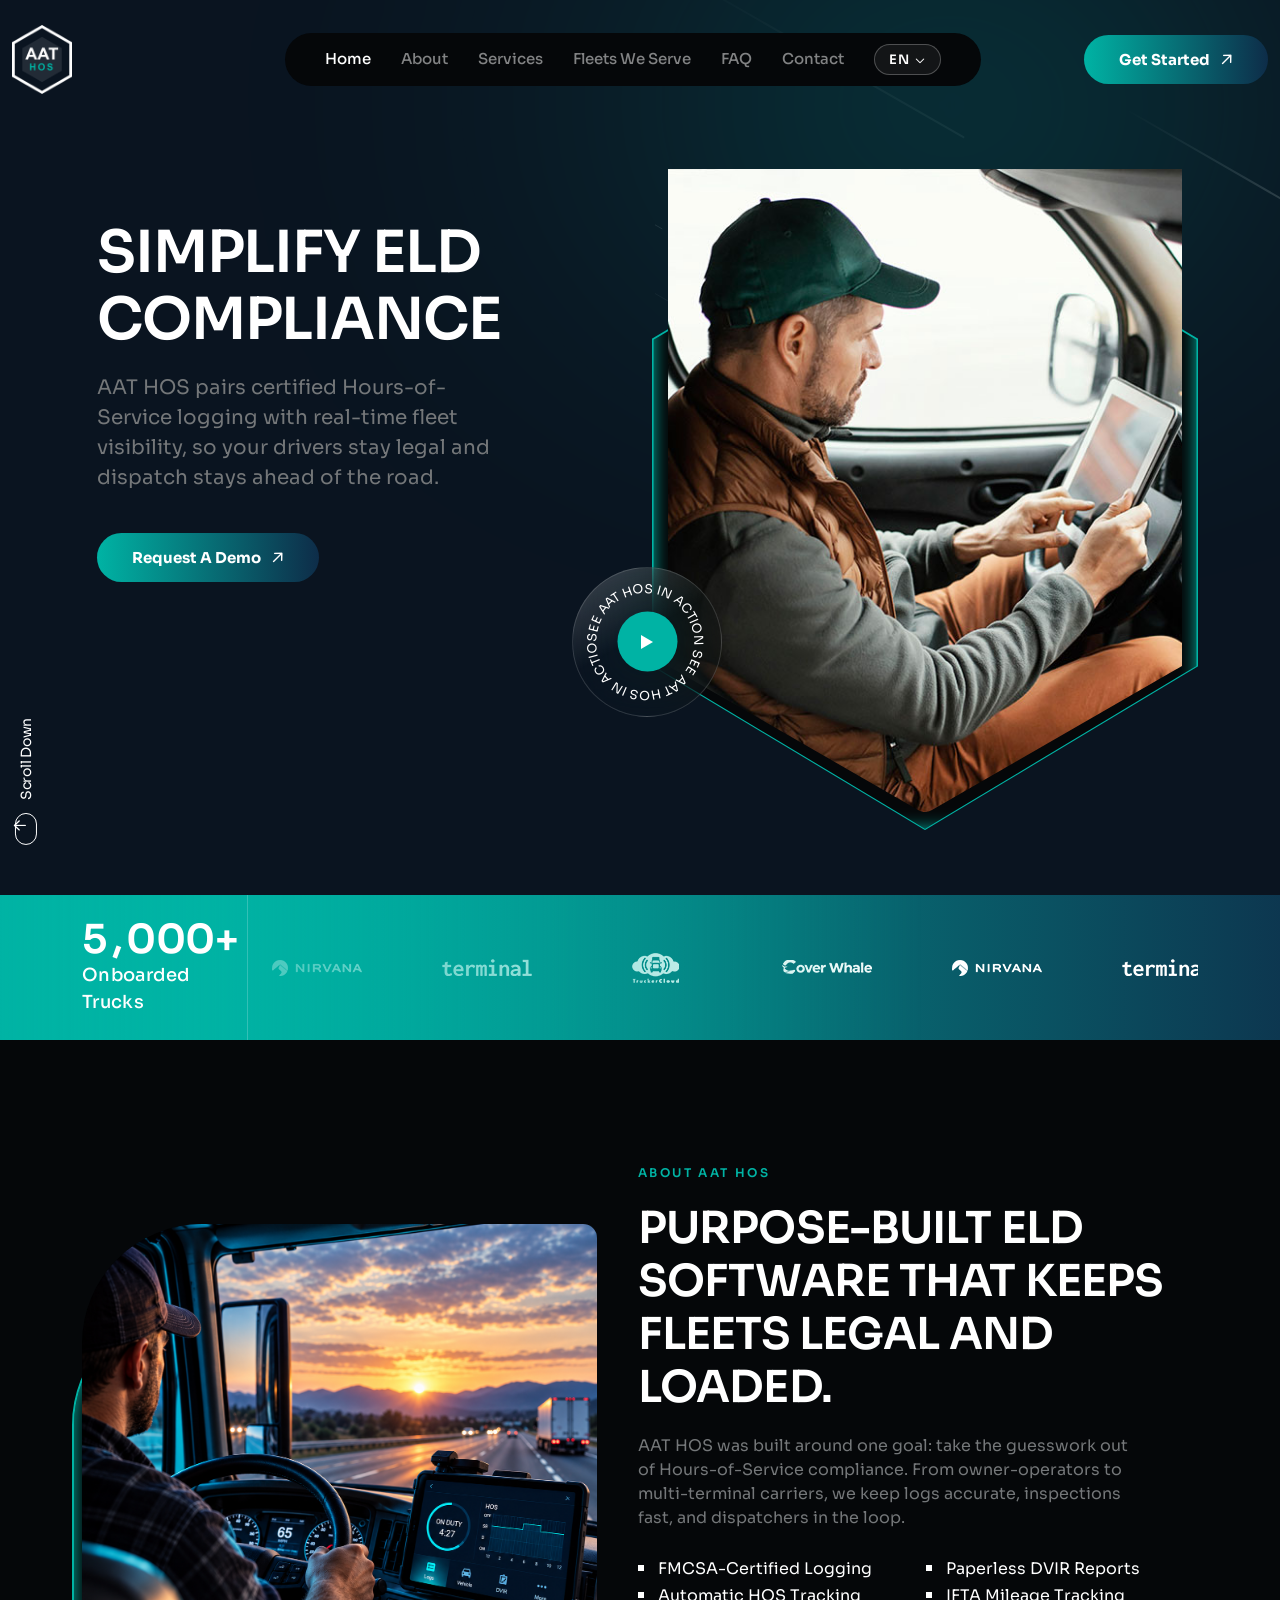
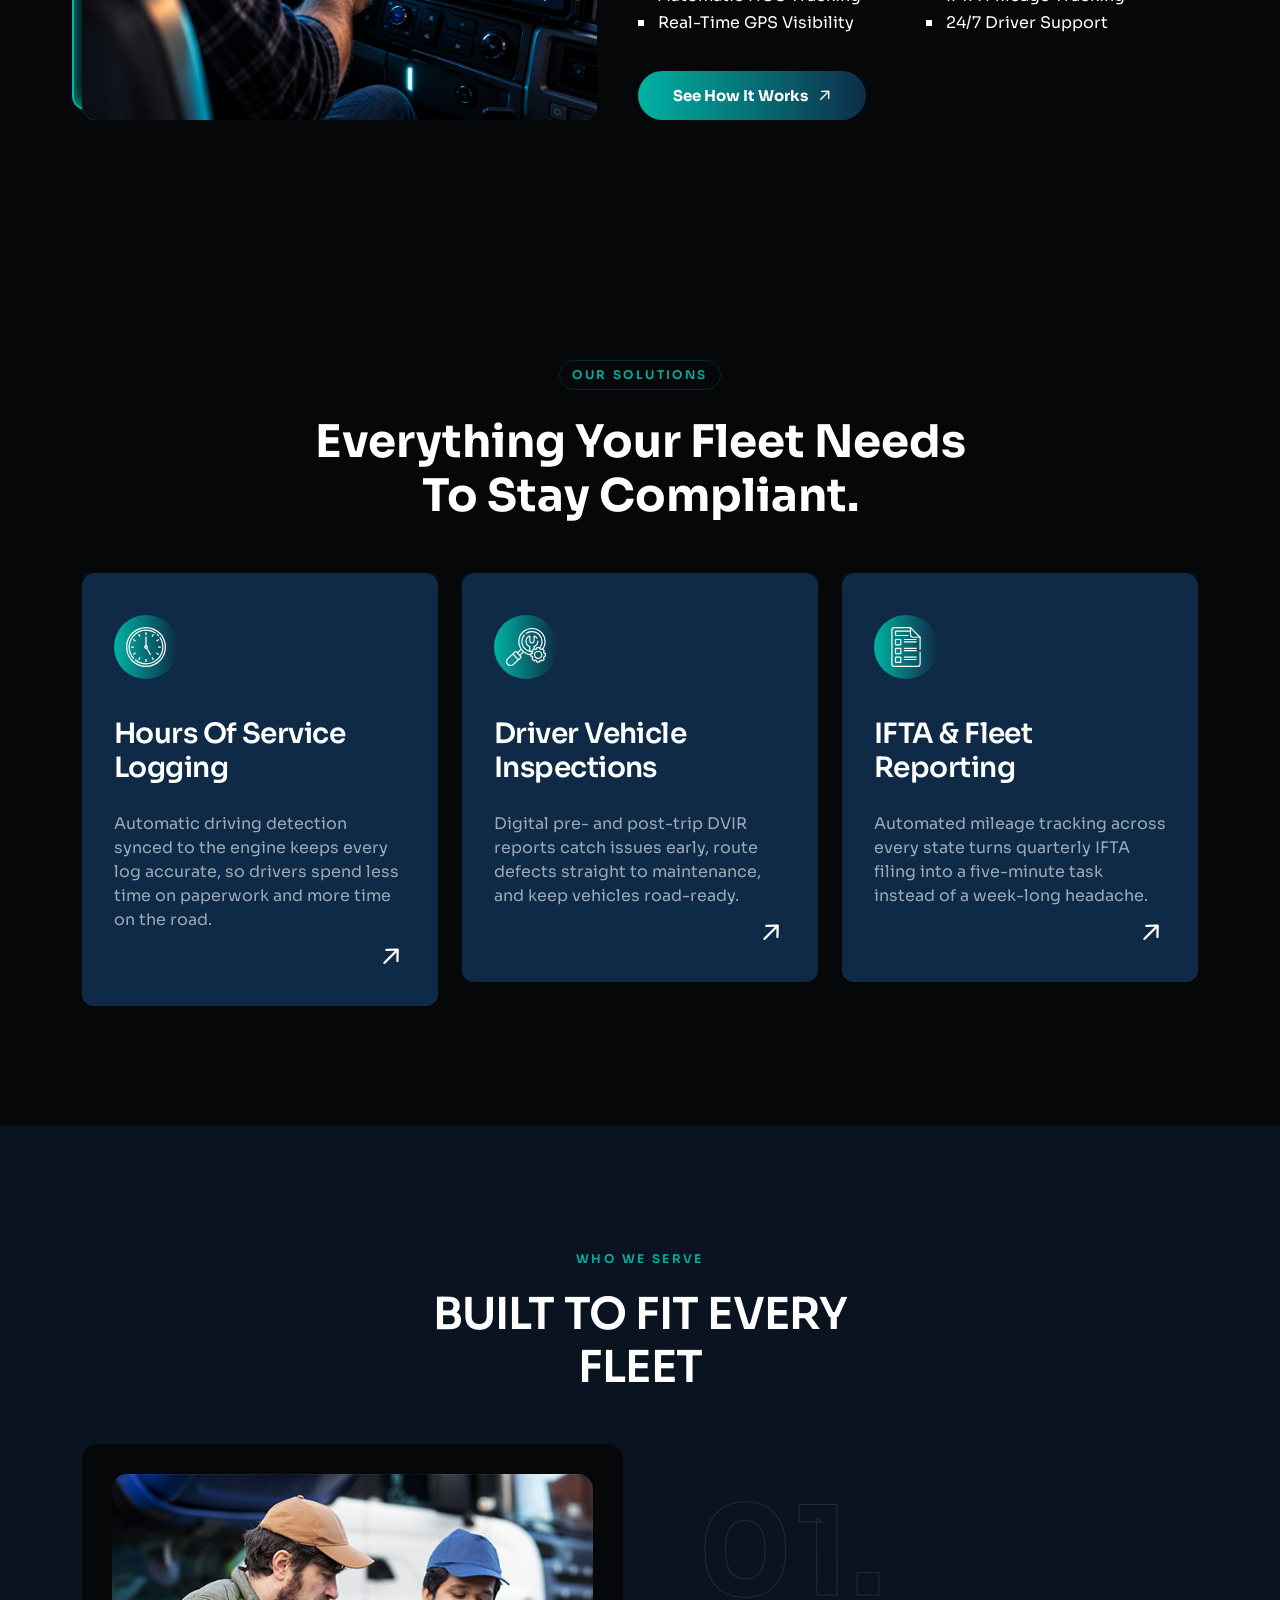
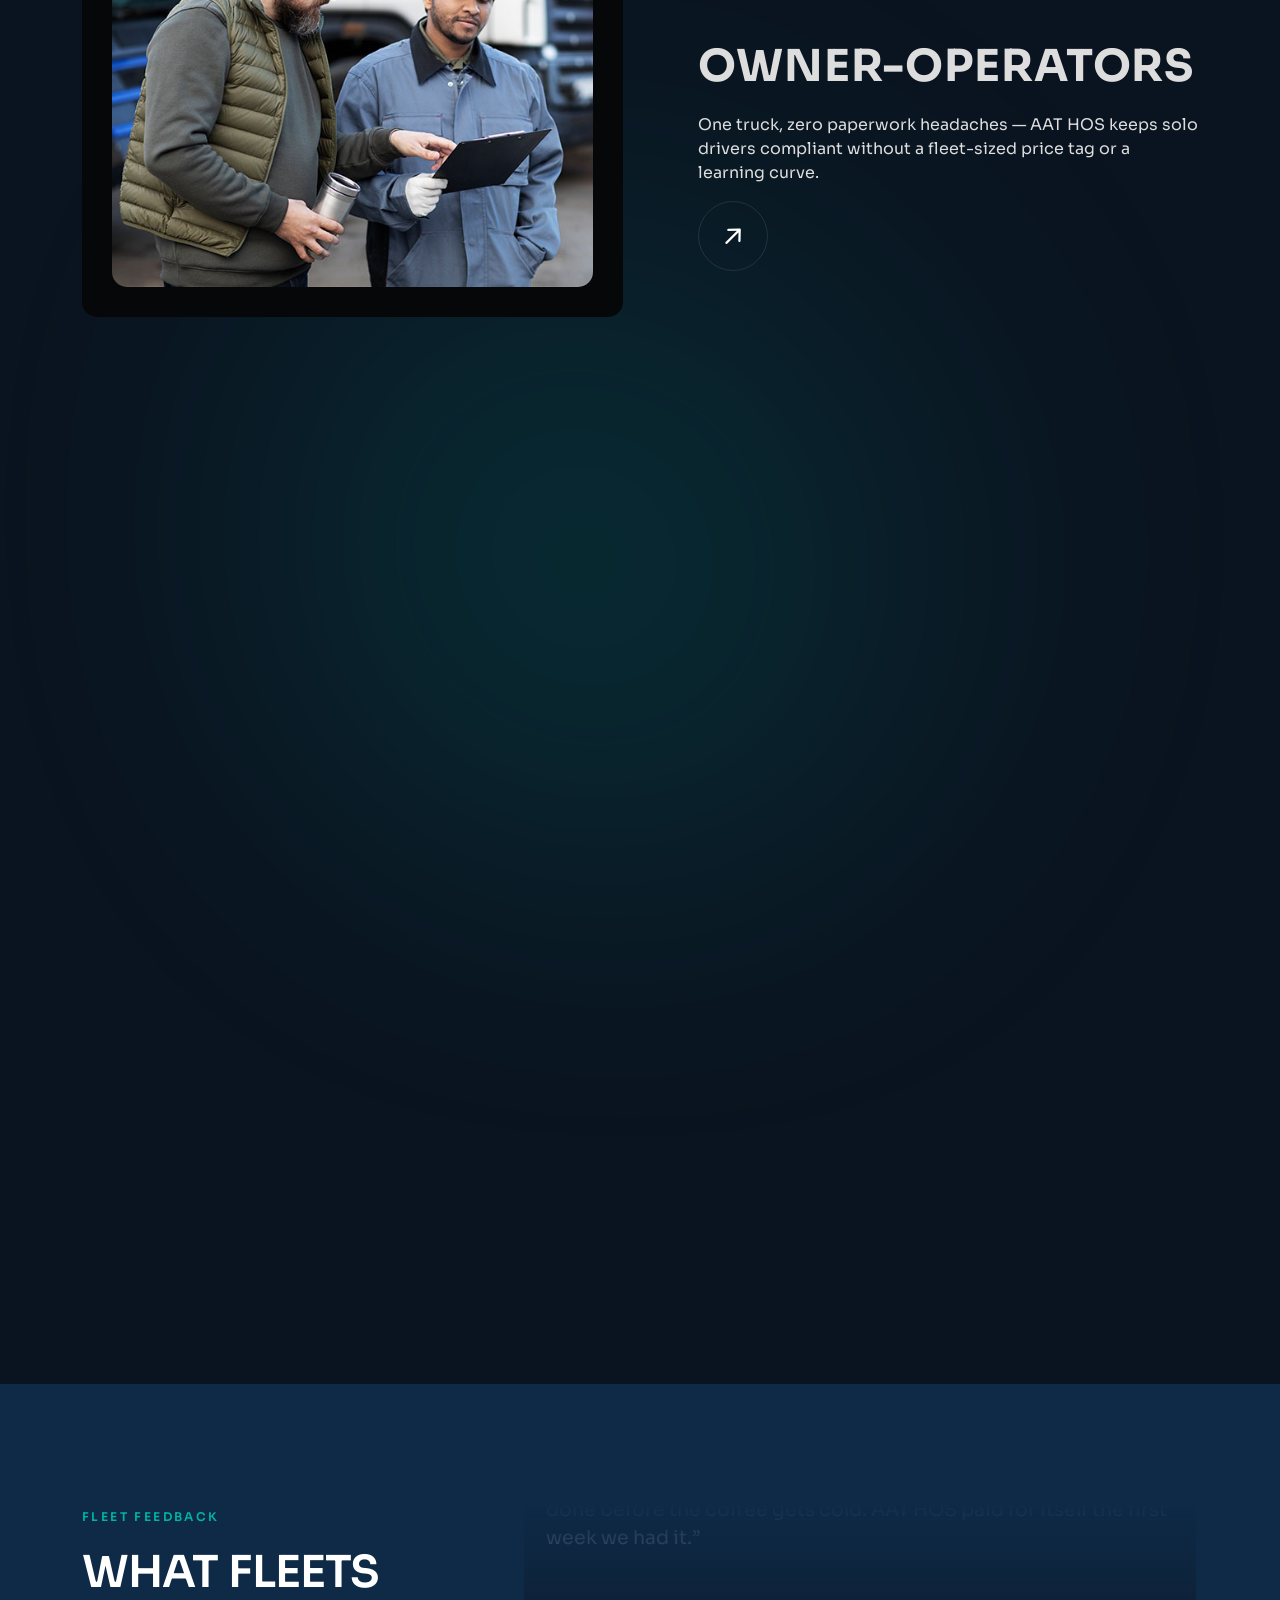
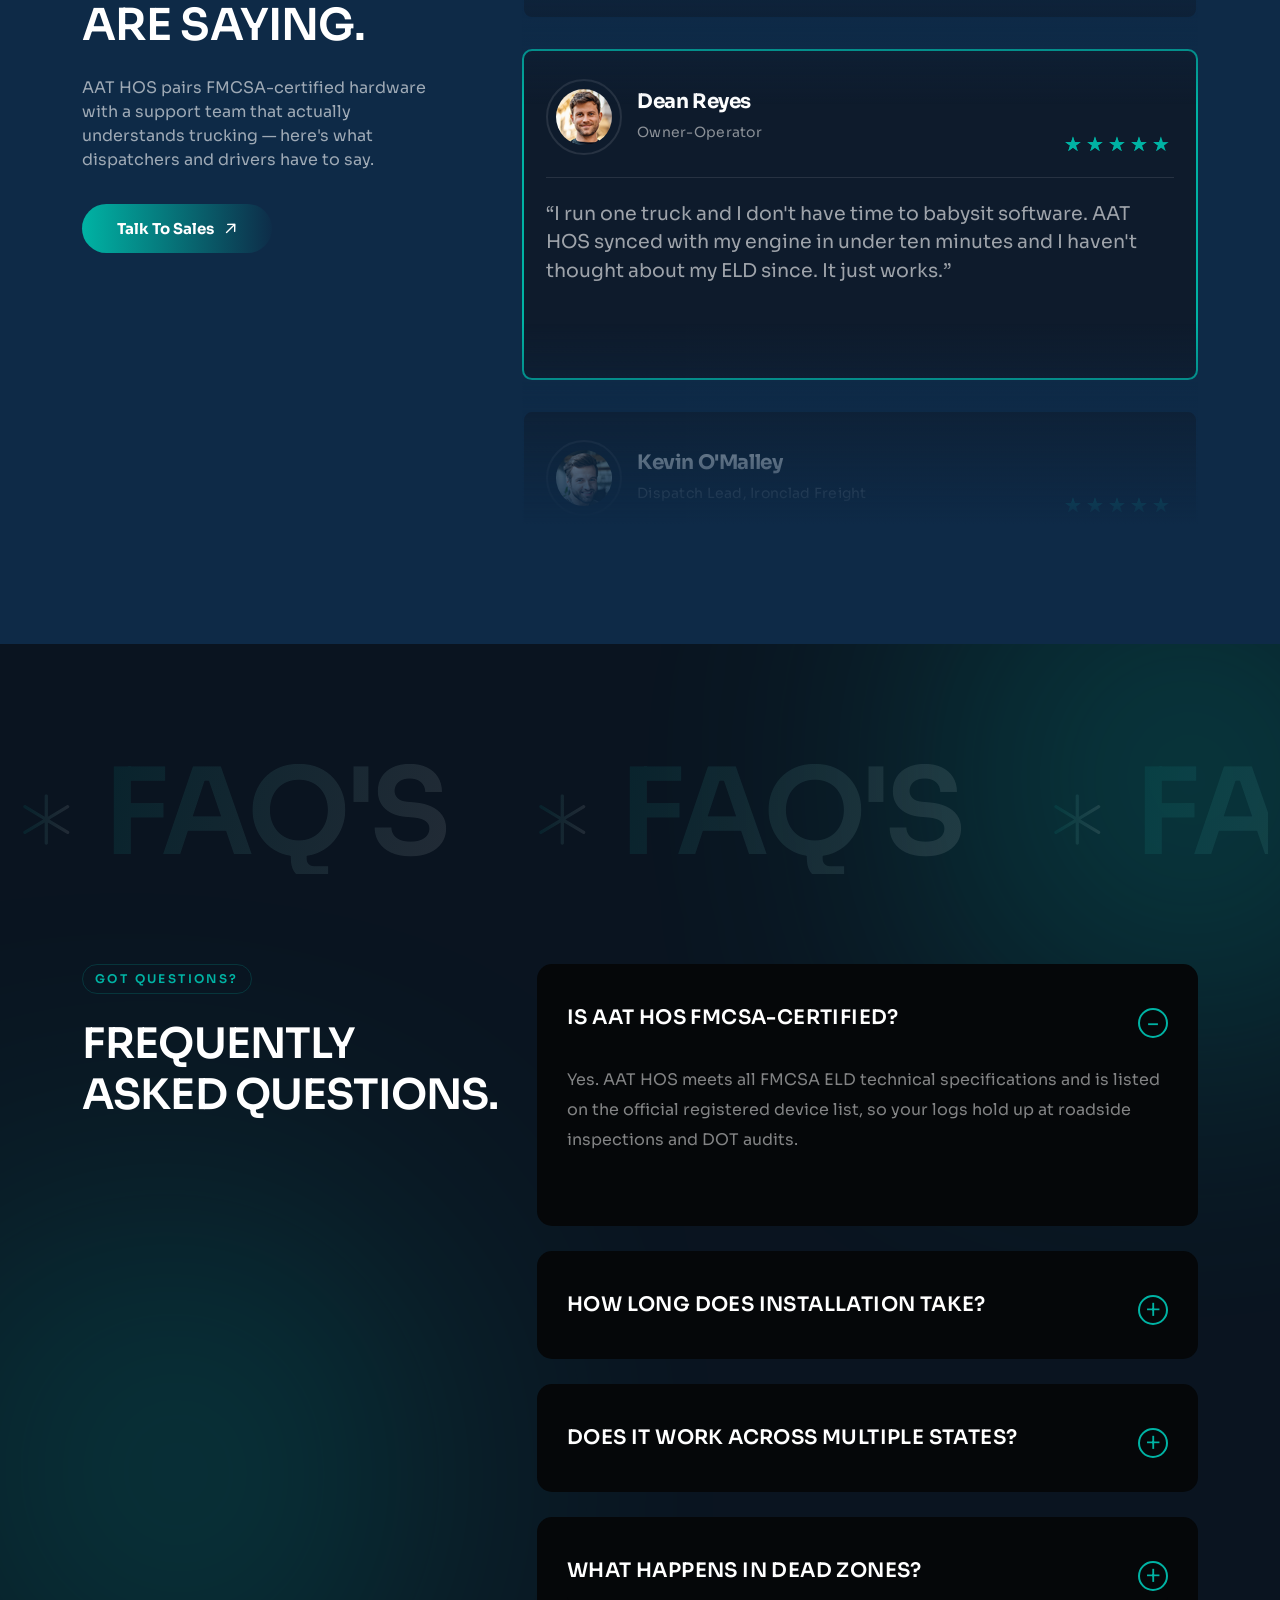
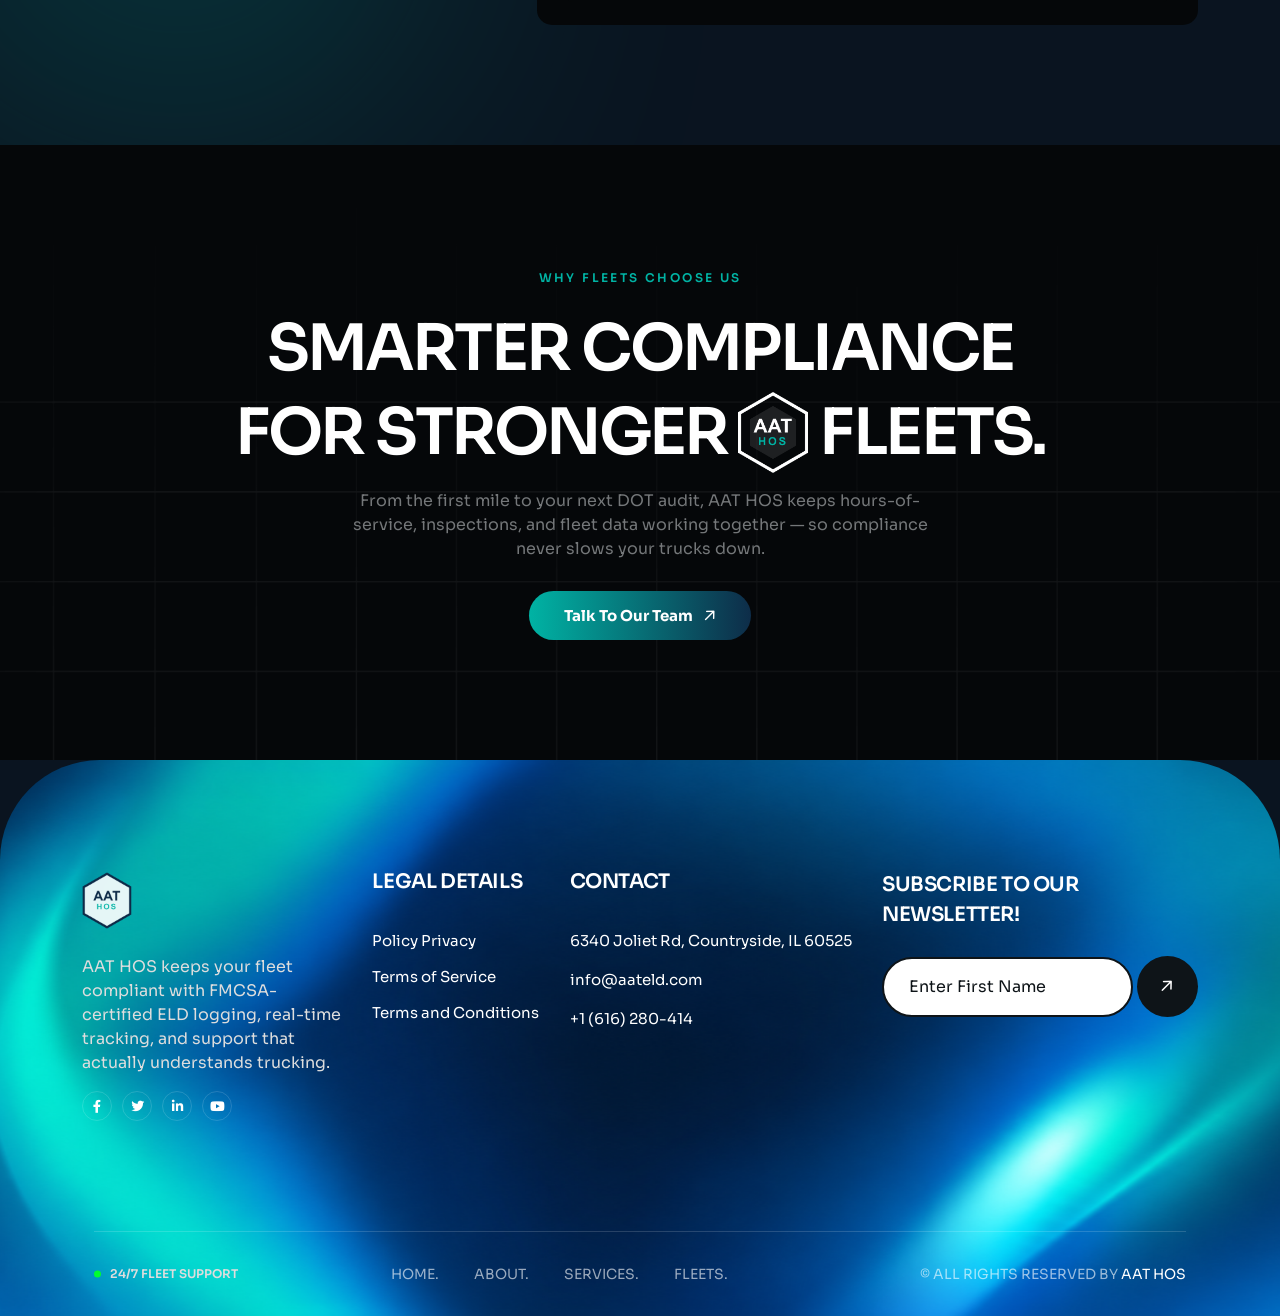
==== commit bfd34d03: "t" ====
--- a/index.html
+++ b/index.html
@@ -343,82 +343,82 @@
                             <div class="swiper-wrapper maquee-wrapper">
                                 <div class="swiper-slide marquee-item">
                                     <div class="marquee-logo">
-                                        <img src="assets/img/roll/roll-img1.png" alt="thumb" />
-                                    </div>
-                                </div>
-                                <div class="swiper-slide marquee-item">
-                                    <div class="marquee-logo">
-                                        <img src="assets/img/roll/roll-img2.png" alt="thumb" />
-                                    </div>
-                                </div>
-                                <div class="swiper-slide marquee-item">
-                                    <div class="marquee-logo">
-                                        <img src="assets/img/roll/roll-img3.png" alt="thumb" />
-                                    </div>
-                                </div>
-                                <div class="swiper-slide marquee-item">
-                                    <div class="marquee-logo">
-                                        <img src="assets/img/roll/roll-img4.png" alt="thumb" />
-                                    </div>
-                                </div>
-                                <div class="swiper-slide marquee-item">
-                                    <div class="marquee-logo">
-                                        <img src="assets/img/roll/roll-img5.png" alt="thumb" />
-                                    </div>
-                                </div>
-                                <div class="swiper-slide marquee-item">
-                                    <div class="marquee-logo">
-                                        <img src="assets/img/roll/roll-img6.png" alt="thumb" />
-                                    </div>
-                                </div>
-                                <div class="swiper-slide marquee-item">
-                                    <div class="marquee-logo">
-                                        <img src="assets/img/roll/roll-img7.png" alt="thumb" />
-                                    </div>
-                                </div>
-                                <div class="swiper-slide marquee-item">
-                                    <div class="marquee-logo">
-                                        <img src="assets/img/roll/roll-img8.png" alt="thumb" />
-                                    </div>
-                                </div>
-                                <div class="swiper-slide marquee-item">
-                                    <div class="marquee-logo">
-                                        <img src="assets/img/roll/roll-img1.png" alt="thumb" />
-                                    </div>
-                                </div>
-                                <div class="swiper-slide marquee-item">
-                                    <div class="marquee-logo">
-                                        <img src="assets/img/roll/roll-img2.png" alt="thumb" />
-                                    </div>
-                                </div>
-                                <div class="swiper-slide marquee-item">
-                                    <div class="marquee-logo">
-                                        <img src="assets/img/roll/roll-img3.png" alt="thumb" />
-                                    </div>
-                                </div>
-                                <div class="swiper-slide marquee-item">
-                                    <div class="marquee-logo">
-                                        <img src="assets/img/roll/roll-img4.png" alt="thumb" />
-                                    </div>
-                                </div>
-                                <div class="swiper-slide marquee-item">
-                                    <div class="marquee-logo">
-                                        <img src="assets/img/roll/roll-img5.png" alt="thumb" />
-                                    </div>
-                                </div>
-                                <div class="swiper-slide marquee-item">
-                                    <div class="marquee-logo">
-                                        <img src="assets/img/roll/roll-img6.png" alt="thumb" />
-                                    </div>
-                                </div>
-                                <div class="swiper-slide marquee-item">
-                                    <div class="marquee-logo">
-                                        <img src="assets/img/roll/roll-img7.png" alt="thumb" />
-                                    </div>
-                                </div>
-                                <div class="swiper-slide marquee-item">
-                                    <div class="marquee-logo">
-                                        <img src="assets/img/roll/roll-img8.png" alt="thumb" />
+                                        <img src="assets/img/images/roll/cover-whale.png" alt="thumb" />
+                                    </div>
+                                </div>
+                                <div class="swiper-slide marquee-item">
+                                    <div class="marquee-logo">
+                                        <img src="assets/img/images/roll/nirvana.png" alt="thumb" />
+                                    </div>
+                                </div>
+                                <div class="swiper-slide marquee-item">
+                                    <div class="marquee-logo">
+                                        <img src="assets/img/images/roll/terminal.png" alt="thumb" />
+                                    </div>
+                                </div>
+                                <div class="swiper-slide marquee-item">
+                                    <div class="marquee-logo">
+                                        <img src="assets/img/images/roll/trucker-cloud.png" alt="thumb" />
+                                    </div>
+                                </div>
+                                <div class="swiper-slide marquee-item">
+                                    <div class="marquee-logo">
+                                        <img src="assets/img/images/roll/cover-whale.png" alt="thumb" />
+                                    </div>
+                                </div>
+                                <div class="swiper-slide marquee-item">
+                                    <div class="marquee-logo">
+                                        <img src="assets/img/images/roll/nirvana.png" alt="thumb" />
+                                    </div>
+                                </div>
+                                <div class="swiper-slide marquee-item">
+                                    <div class="marquee-logo">
+                                        <img src="assets/img/images/roll/terminal.png" alt="thumb" />
+                                    </div>
+                                </div>
+                                <div class="swiper-slide marquee-item">
+                                    <div class="marquee-logo">
+                                        <img src="assets/img/images/roll/trucker-cloud.png" alt="thumb" />
+                                    </div>
+                                </div>
+                                <div class="swiper-slide marquee-item">
+                                    <div class="marquee-logo">
+                                        <img src="assets/img/images/roll/cover-whale.png" alt="thumb" />
+                                    </div>
+                                </div>
+                                <div class="swiper-slide marquee-item">
+                                    <div class="marquee-logo">
+                                        <img src="assets/img/images/roll/nirvana.png" alt="thumb" />
+                                    </div>
+                                </div>
+                                <div class="swiper-slide marquee-item">
+                                    <div class="marquee-logo">
+                                        <img src="assets/img/images/roll/terminal.png" alt="thumb" />
+                                    </div>
+                                </div>
+                                <div class="swiper-slide marquee-item">
+                                    <div class="marquee-logo">
+                                        <img src="assets/img/images/roll/trucker-cloud.png" alt="thumb" />
+                                    </div>
+                                </div>
+                                <div class="swiper-slide marquee-item">
+                                    <div class="marquee-logo">
+                                        <img src="assets/img/images/roll/cover-whale.png" alt="thumb" />
+                                    </div>
+                                </div>
+                                <div class="swiper-slide marquee-item">
+                                    <div class="marquee-logo">
+                                        <img src="assets/img/images/roll/nirvana.png" alt="thumb" />
+                                    </div>
+                                </div>
+                                <div class="swiper-slide marquee-item">
+                                    <div class="marquee-logo">
+                                        <img src="assets/img/images/roll/terminal.png" alt="thumb" />
+                                    </div>
+                                </div>
+                                <div class="swiper-slide marquee-item">
+                                    <div class="marquee-logo">
+                                        <img src="assets/img/images/roll/trucker-cloud.png" alt="thumb" />
                                     </div>
                                 </div>
                             </div>
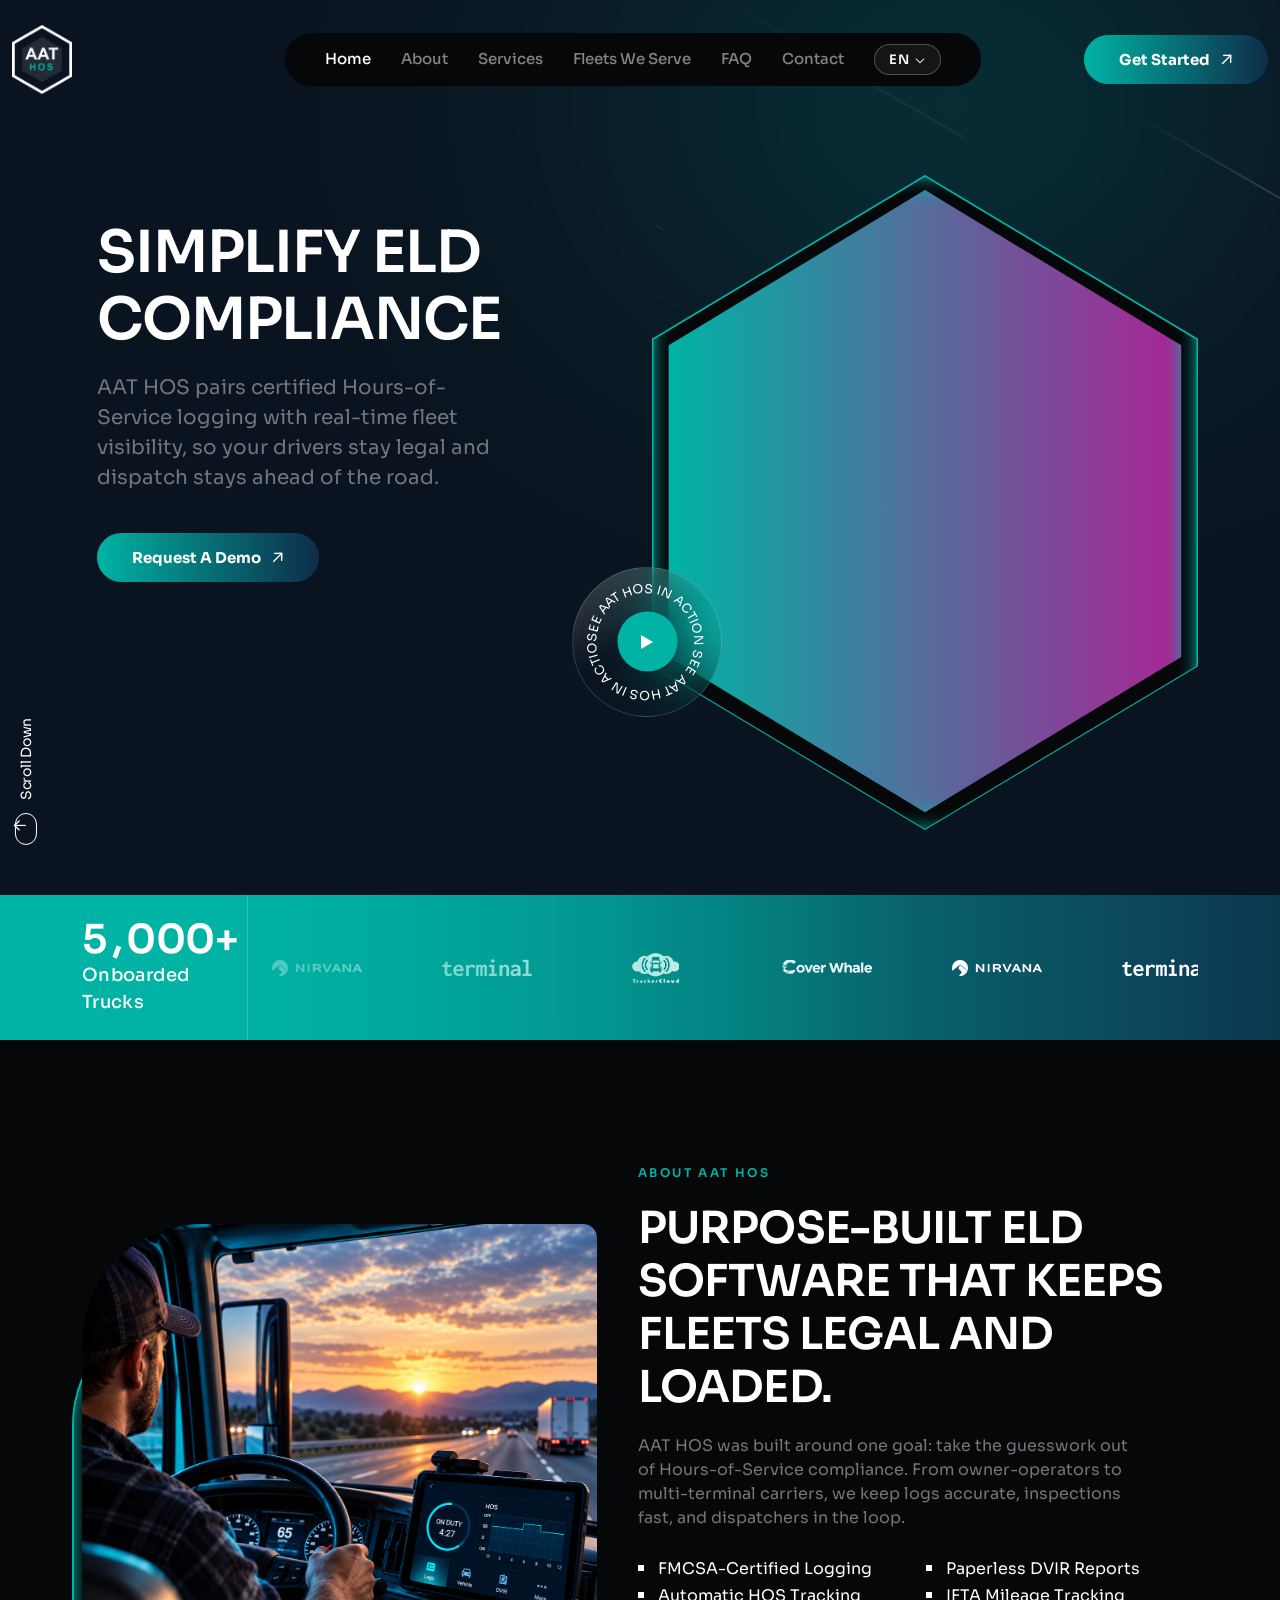
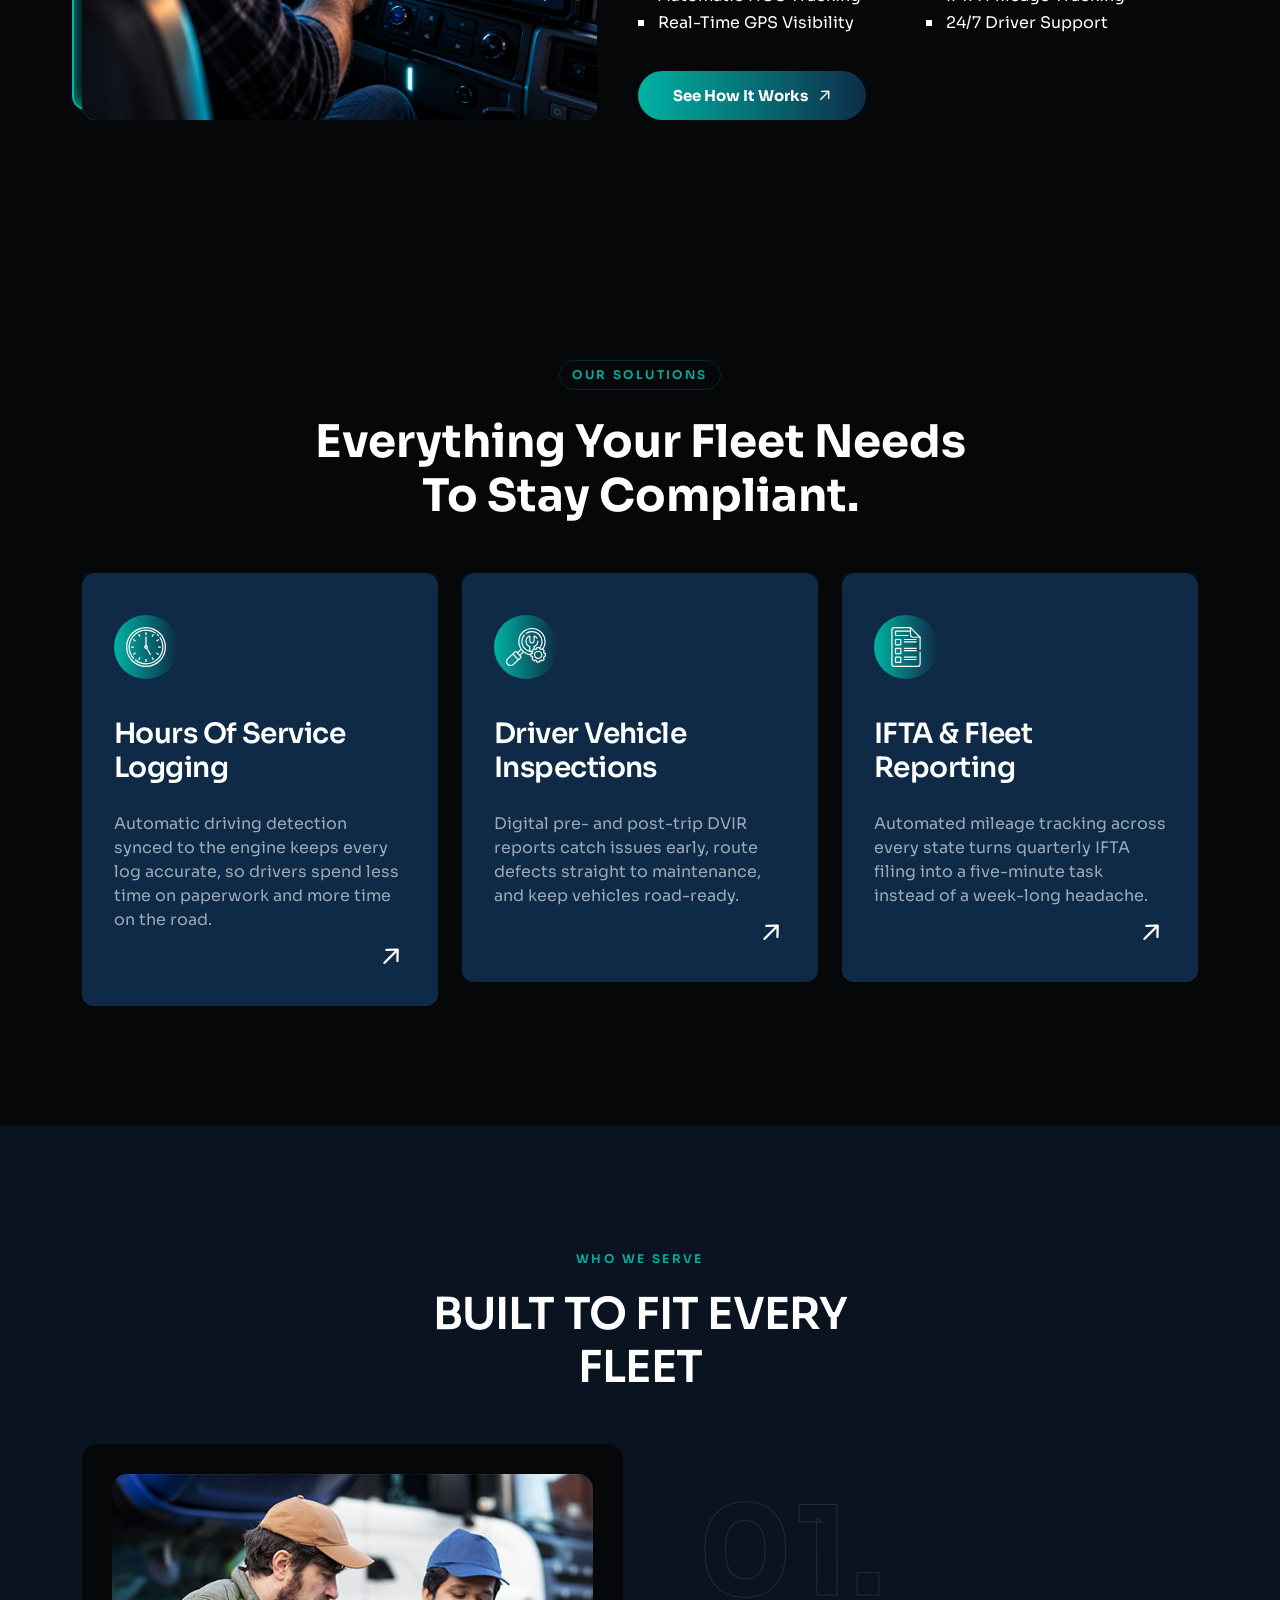
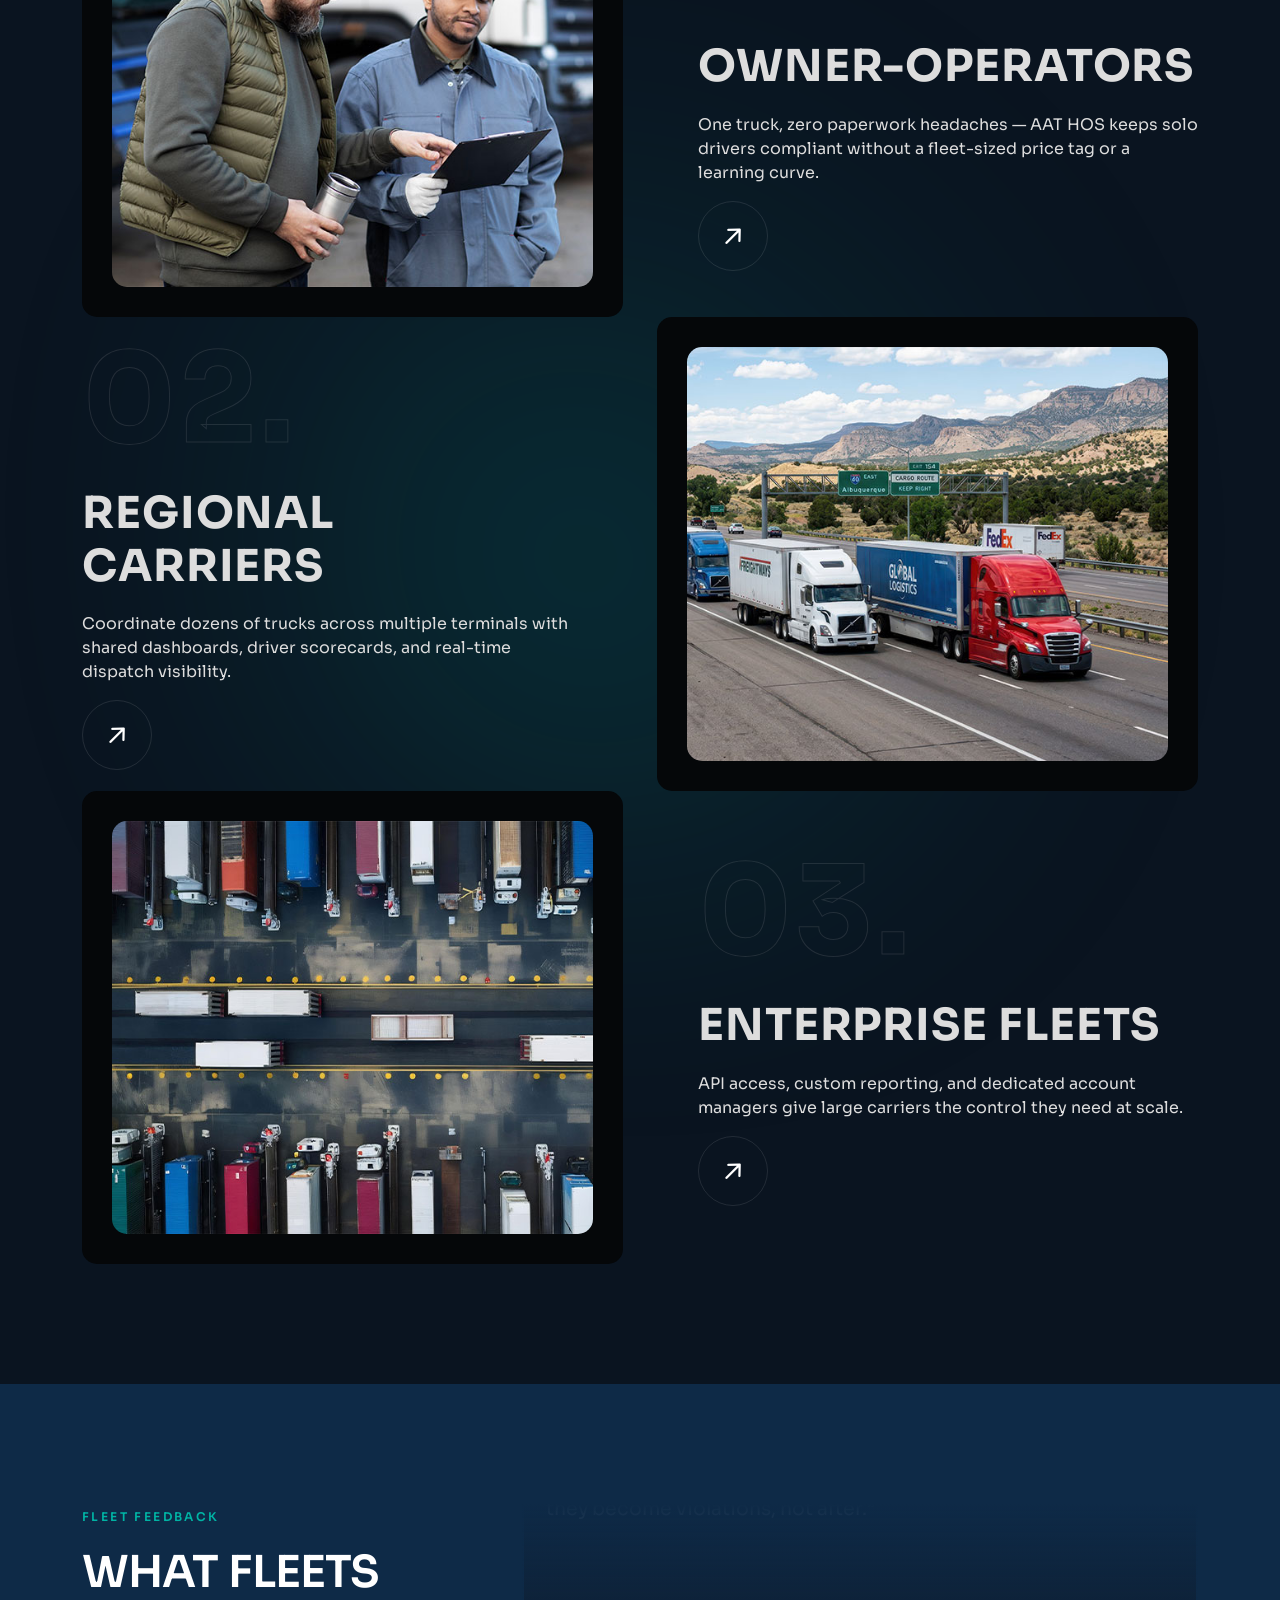
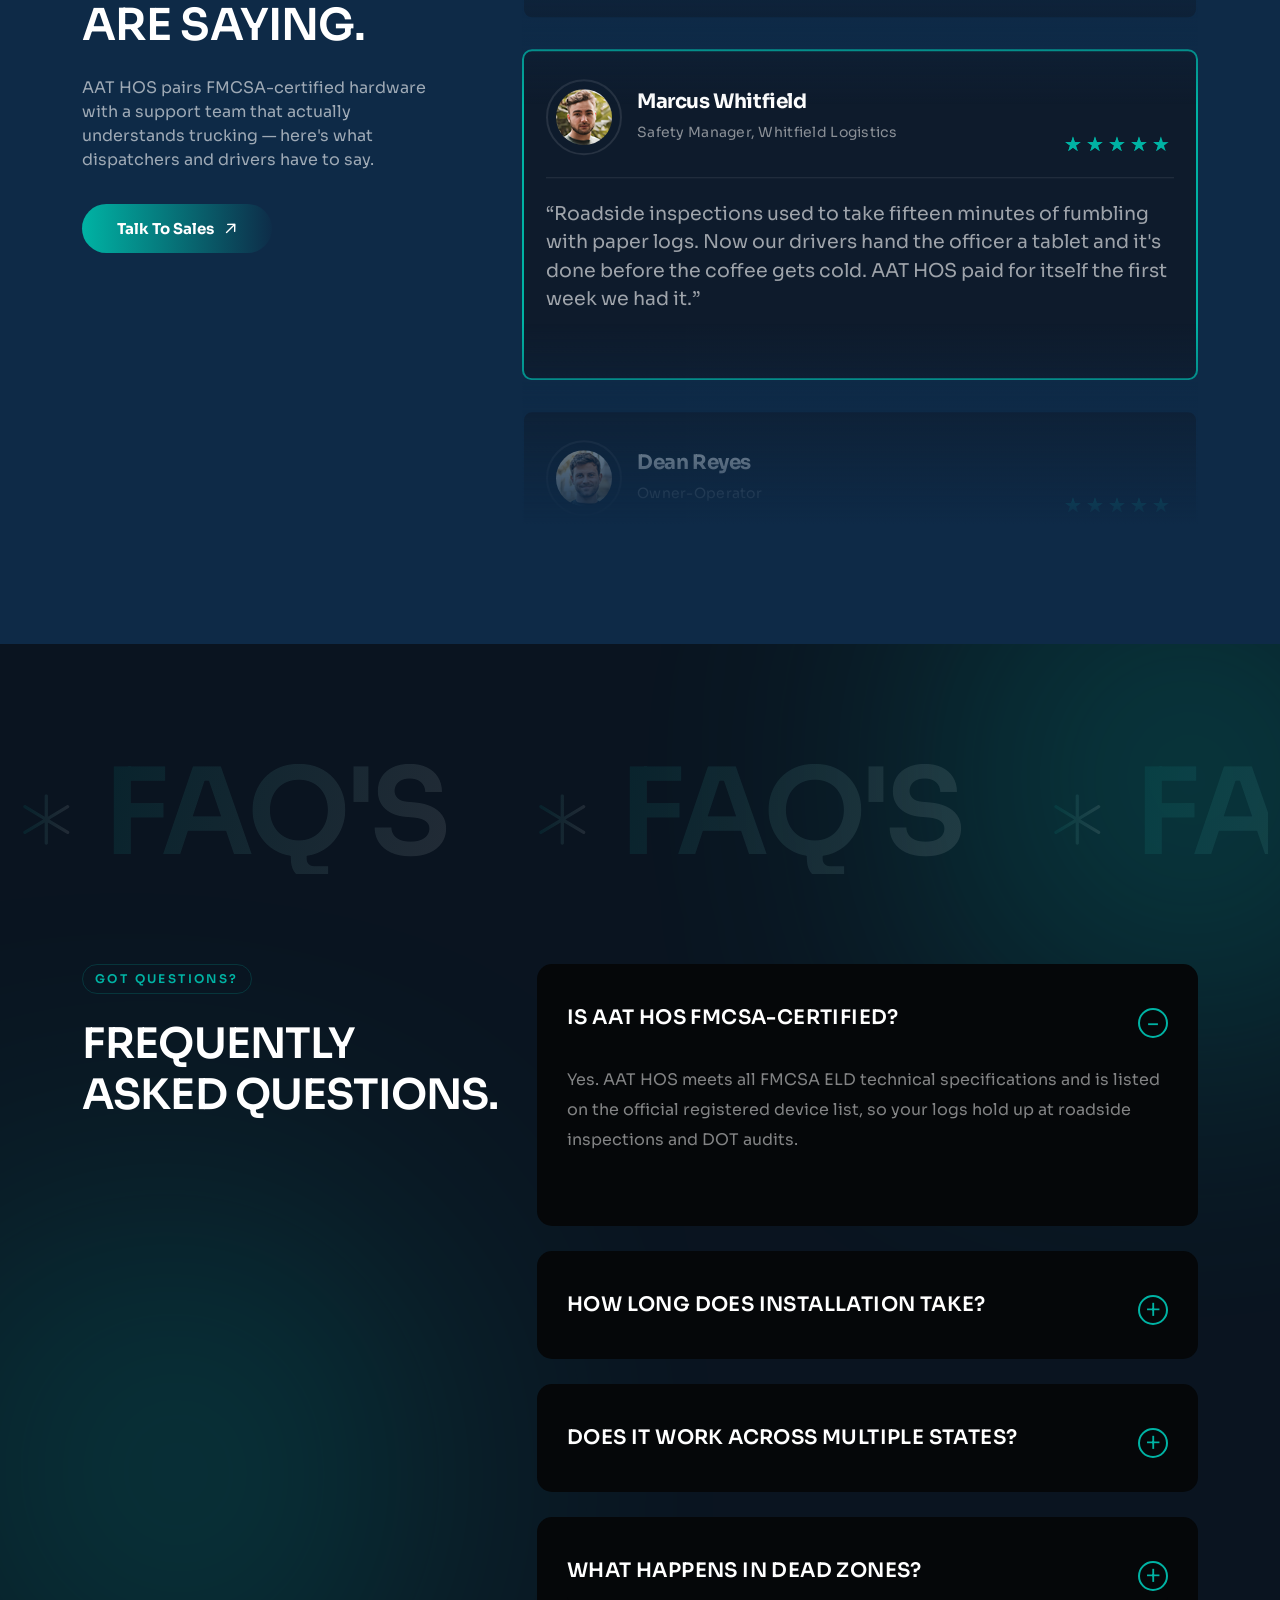
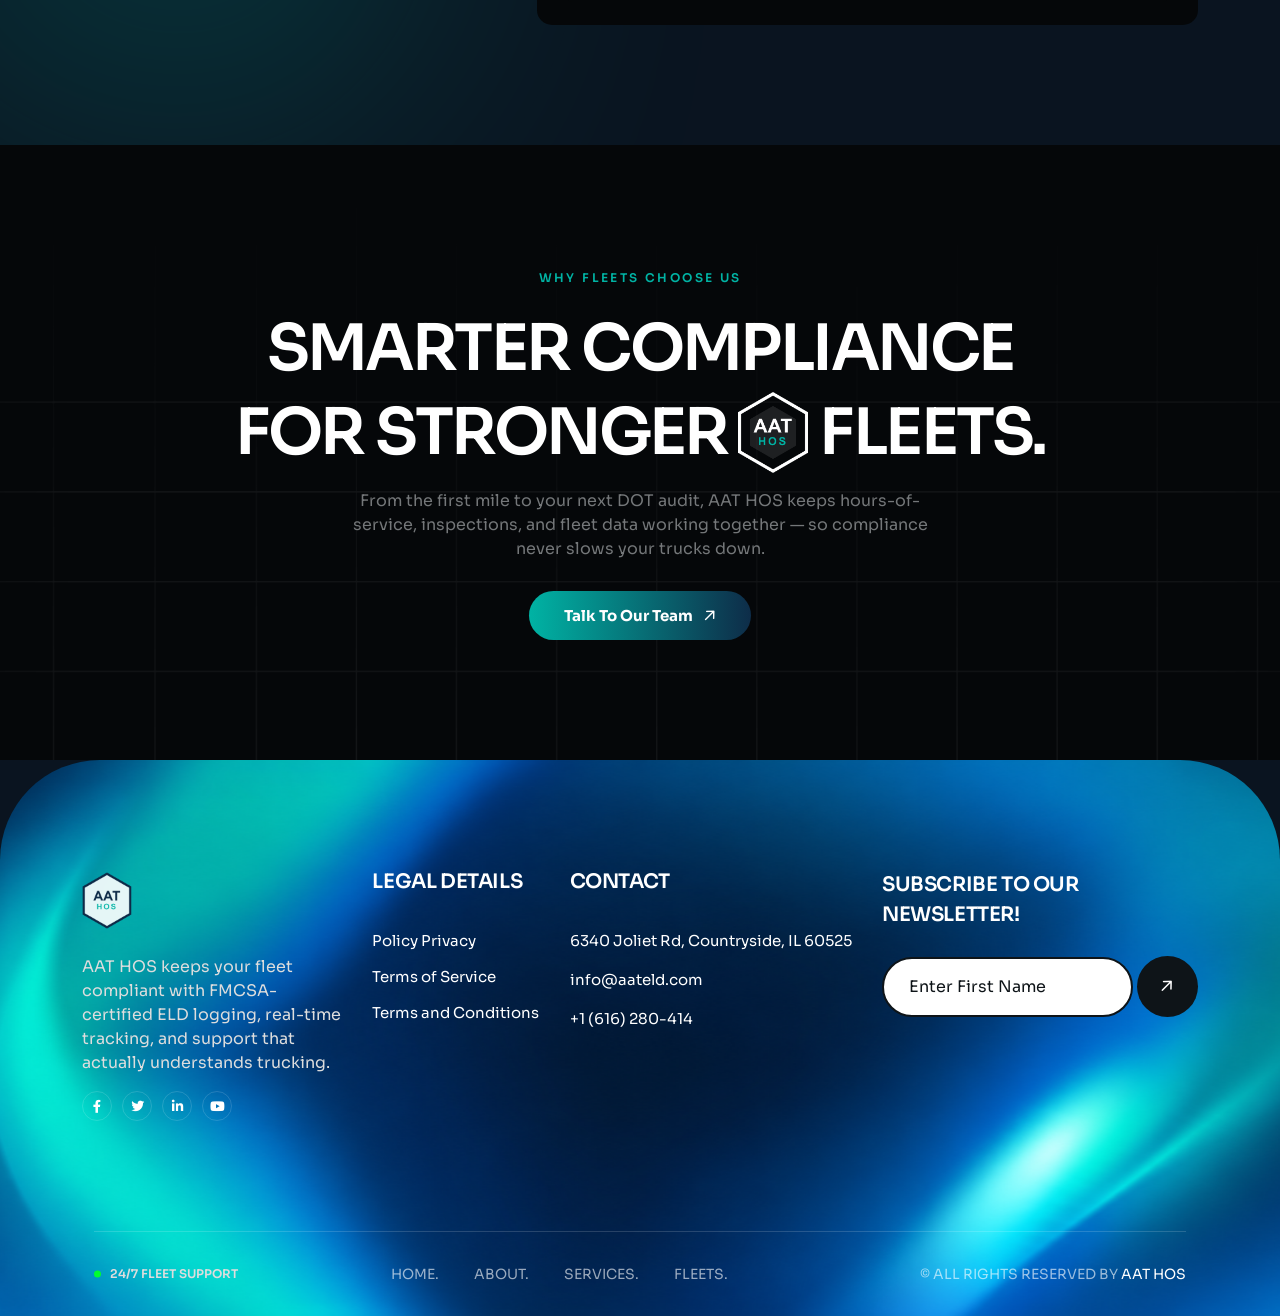
==== commit 6377edc5: "clean" ====
--- a/index.html
+++ b/index.html
@@ -107,6 +107,33 @@
             -webkit-background-clip: text;
             -webkit-text-fill-color: transparent;
         }
+
+        /* The theme's ".tj-resume-6-marquee-title span" rules shift every span
+           left (left:-15px/-18px) and cap it at 35-55px on tablet/mobile. That
+           pushes the first star out of the overflow-hidden swiper (cut-off
+           start) and squeezes our text span. Reset both spans in the FAQ marquee. */
+        #faq .tj-resume-6-marquee-title span {
+            left: 0;
+        }
+        #faq .tj-resume-6-marquee-title span.faq-marquee-text {
+            max-width: none;
+            width: auto;
+            white-space: nowrap;
+        }
+        @media (max-width: 991px) {
+            #faq .tj-resume-6-marquee-title {
+                display: flex;
+                align-items: center;
+                gap: 8px;
+            }
+            #faq .tj-resume-6-marquee-title span:not(.faq-marquee-text) {
+                flex: 0 0 auto;
+                margin-right: 0;
+            }
+            #faq .tj-resume-6-marquee-title span.faq-marquee-text {
+                transform: none;
+            }
+        }
     </style>
 </head>
 
@@ -296,9 +323,9 @@
                             <!-- <div class="images_shapes tj-counter-5-shape-1">
                                 <img src="assets/img/icons/hero-h8-2.png" alt="Shapes">
                             </div> -->
-                            <div class="images_shapes-2 tj-counter-5-shape-2">
+                            <!-- <div class="images_shapes-2 tj-counter-5-shape-2">
                                 <img src="assets/img/icons/hero-h8-3.png" alt="Shapes">
-                            </div>
+                            </div> -->
                         </div>
                     </div>
                 </div>
